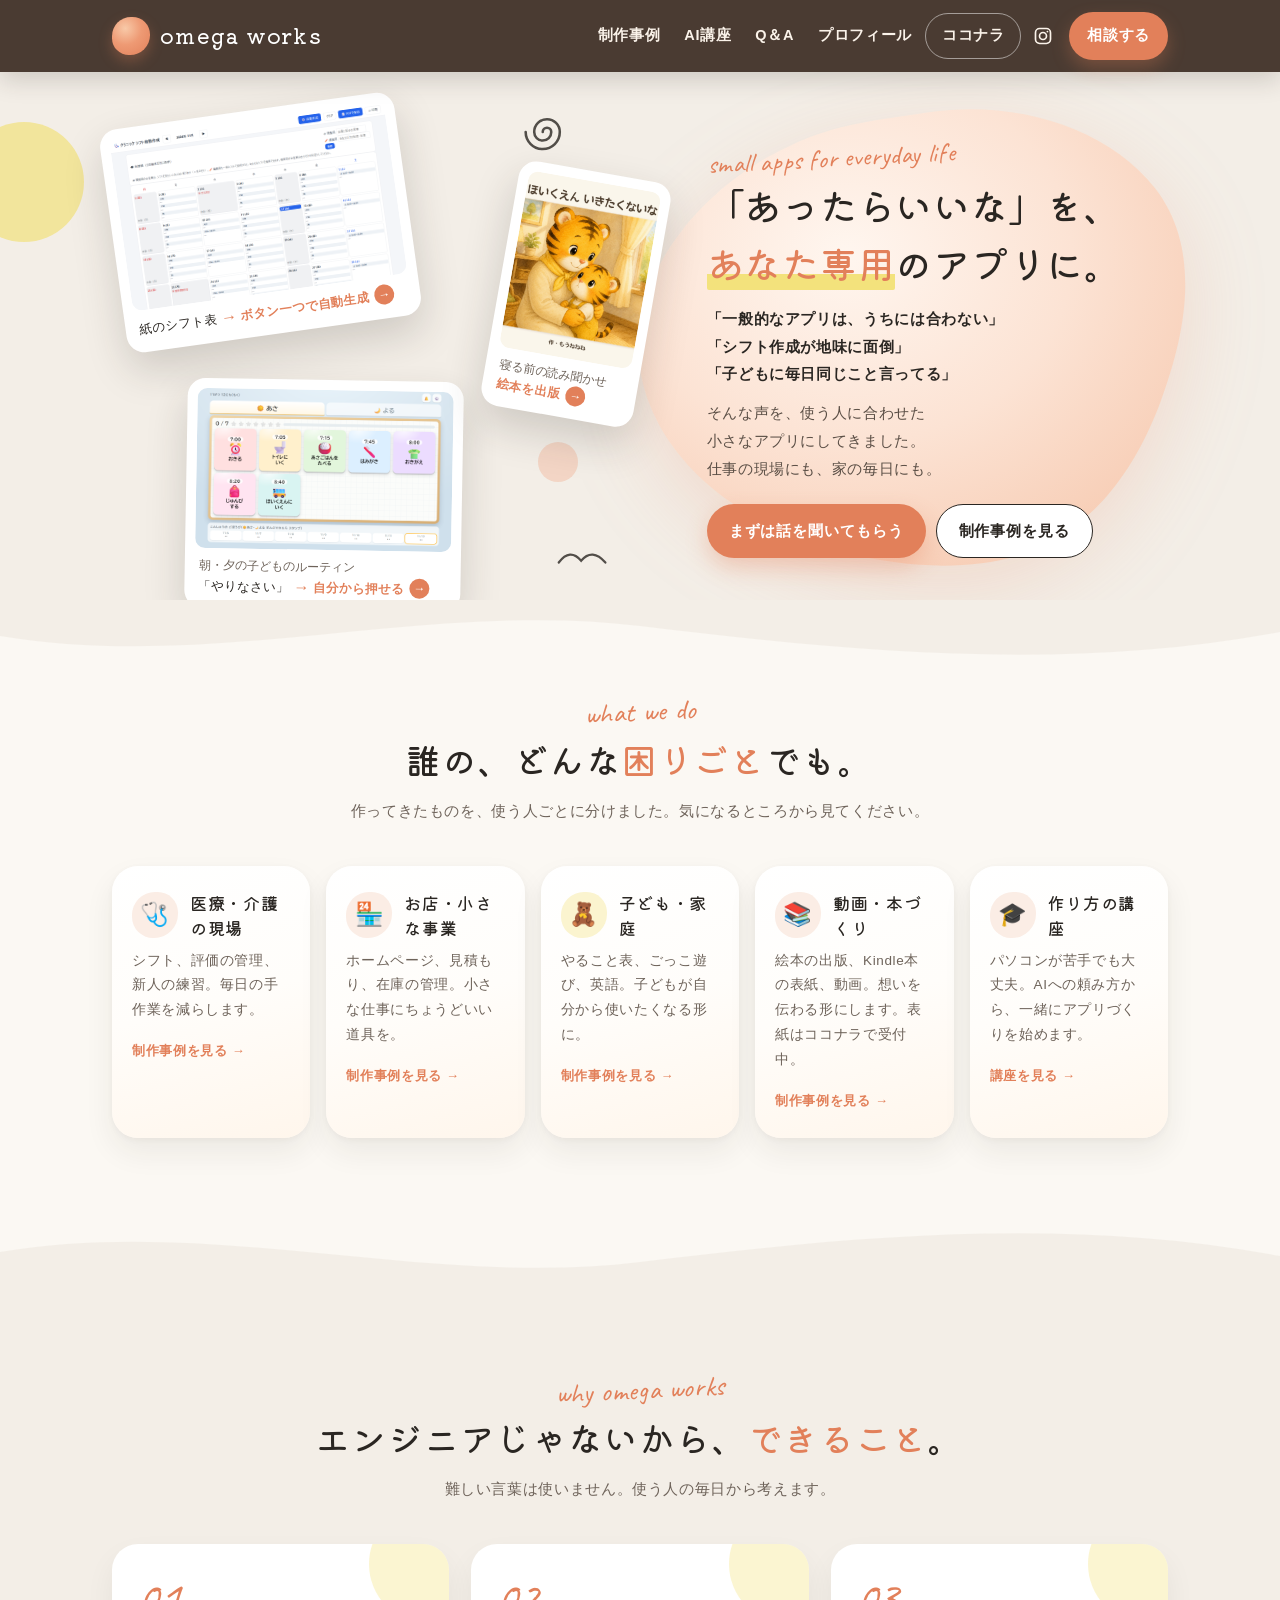
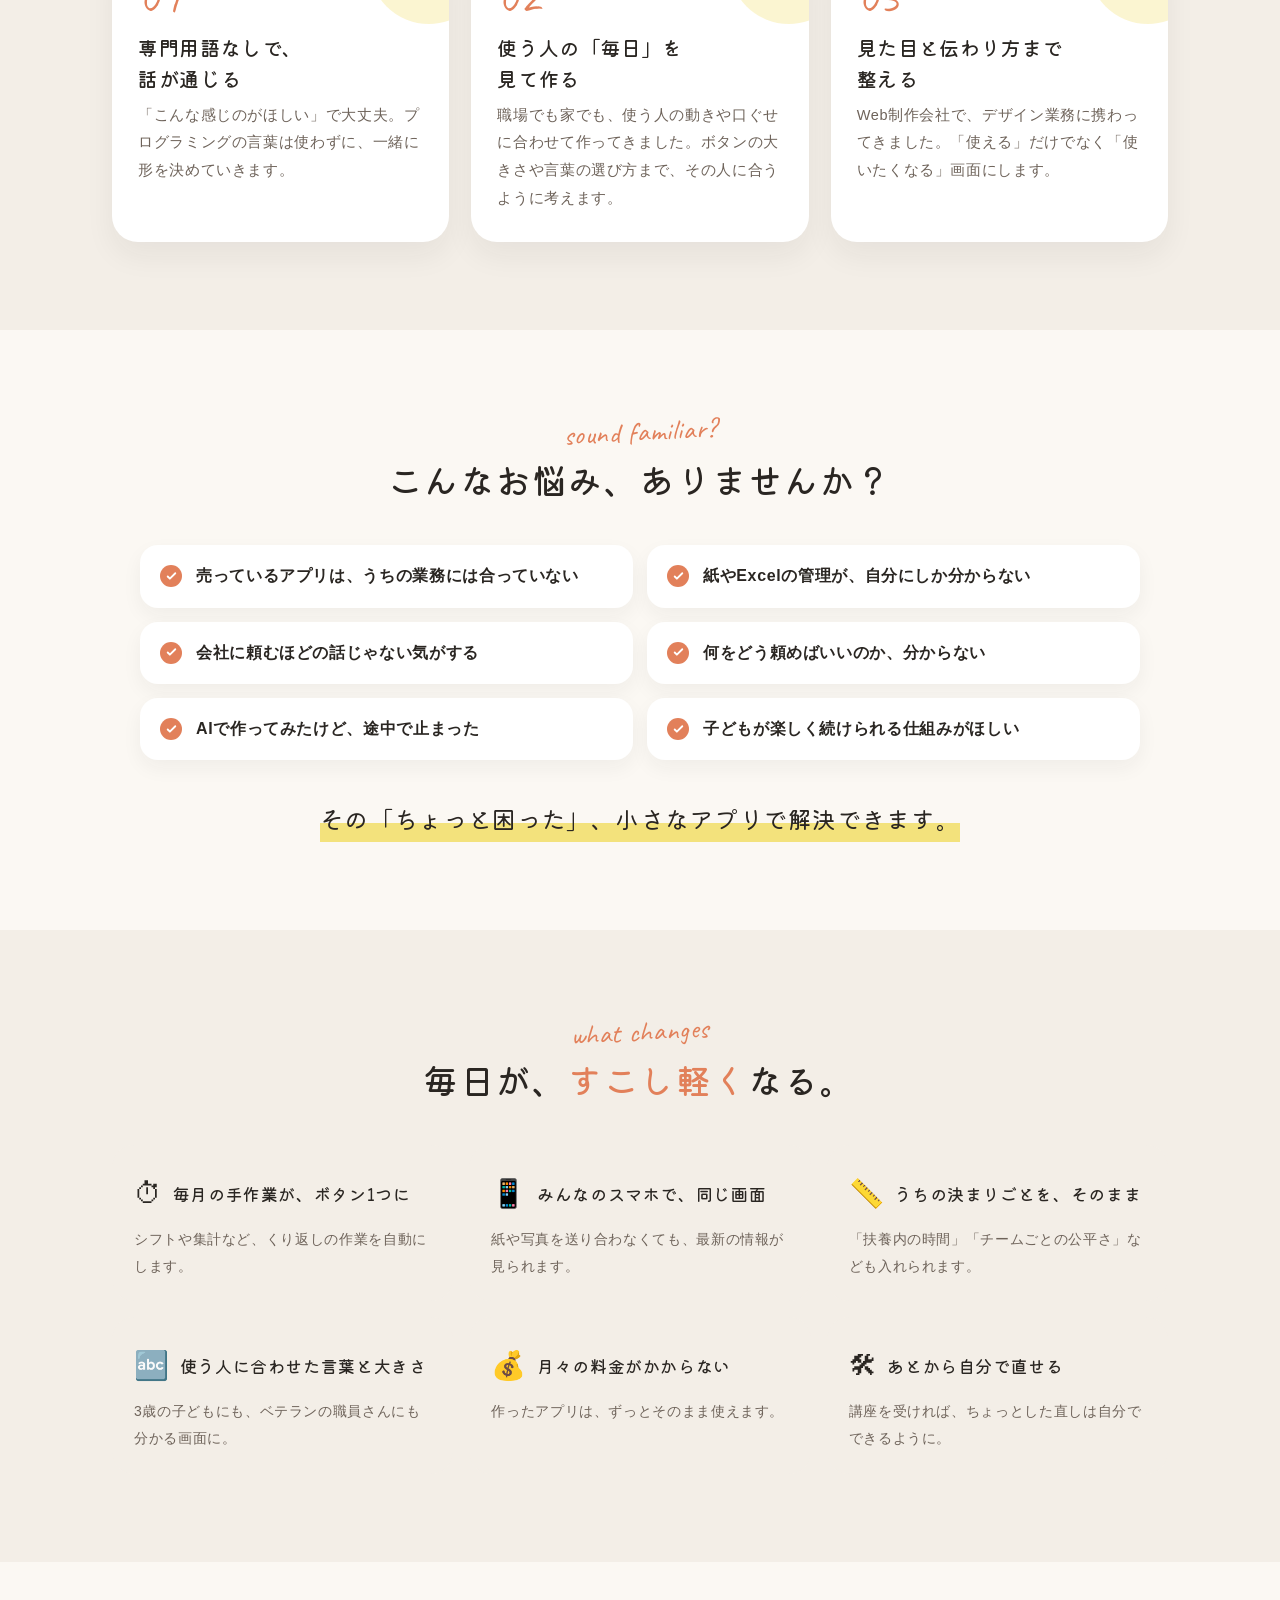
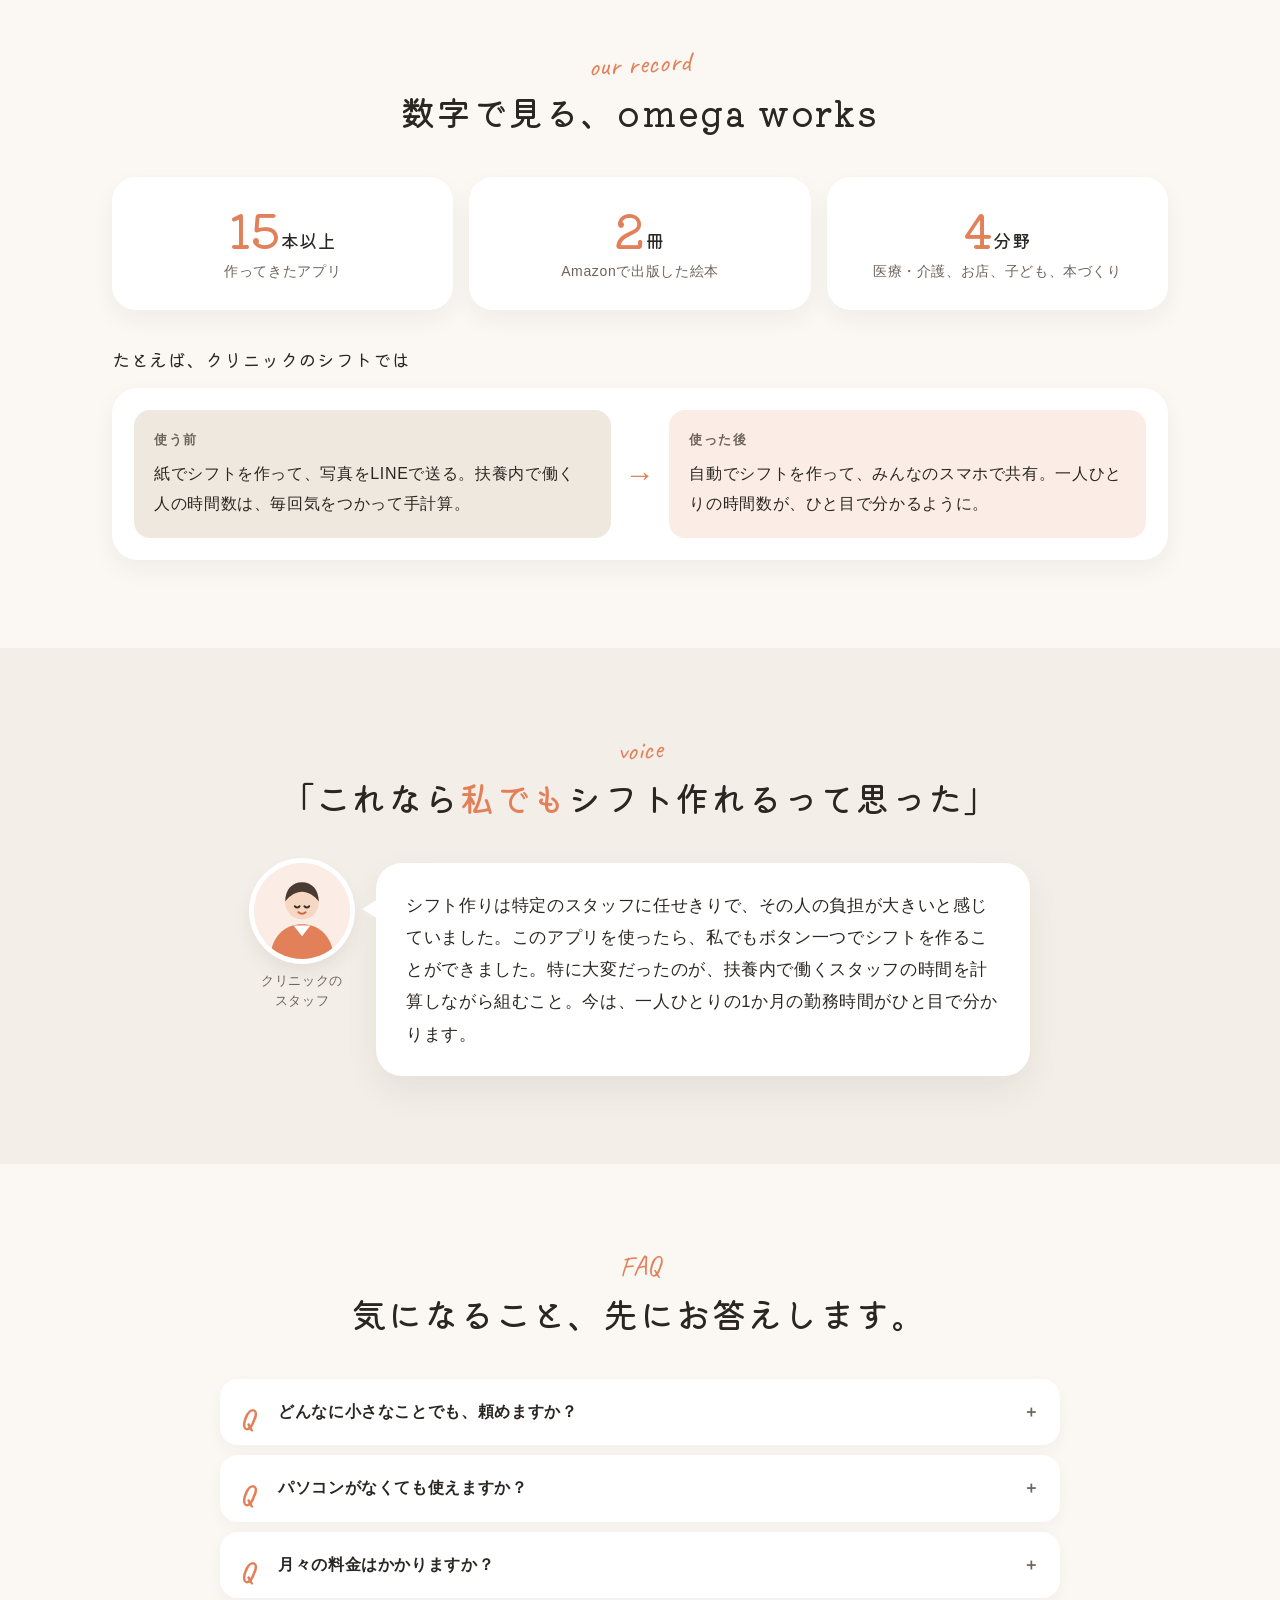
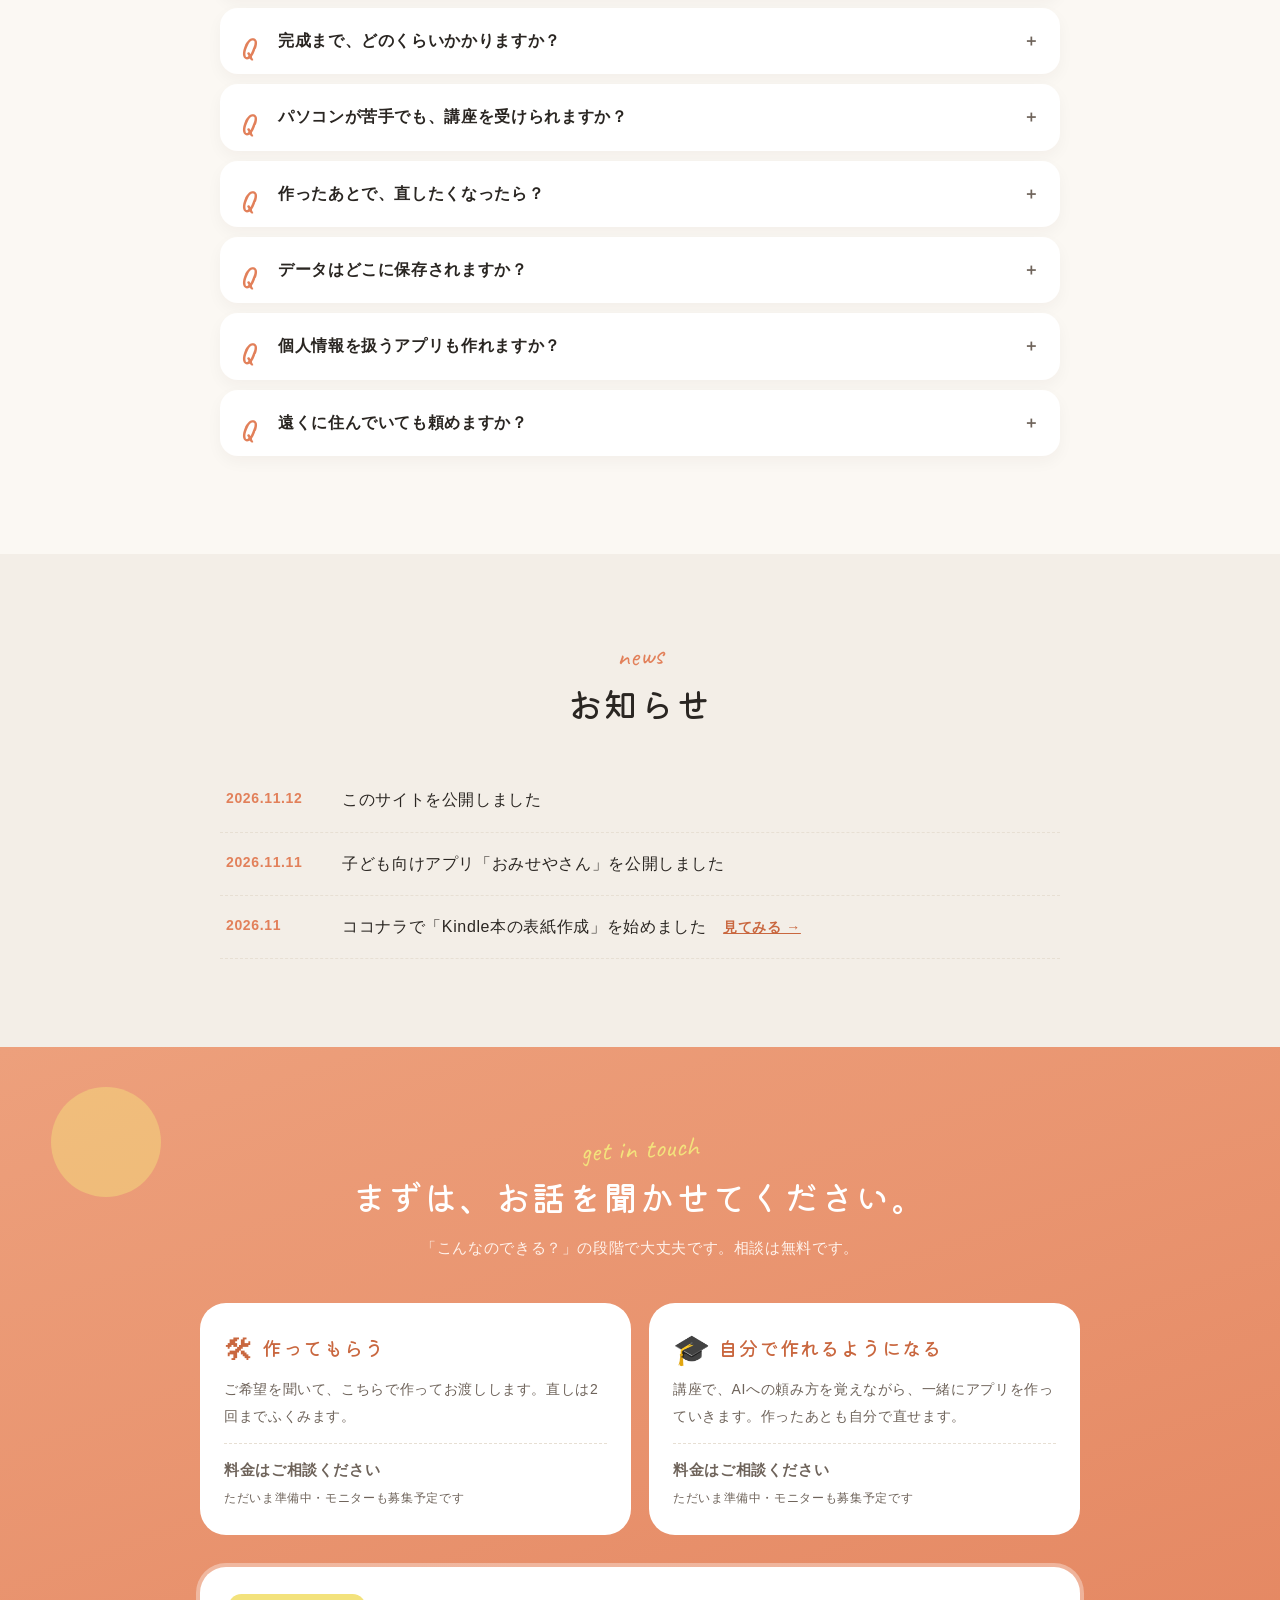
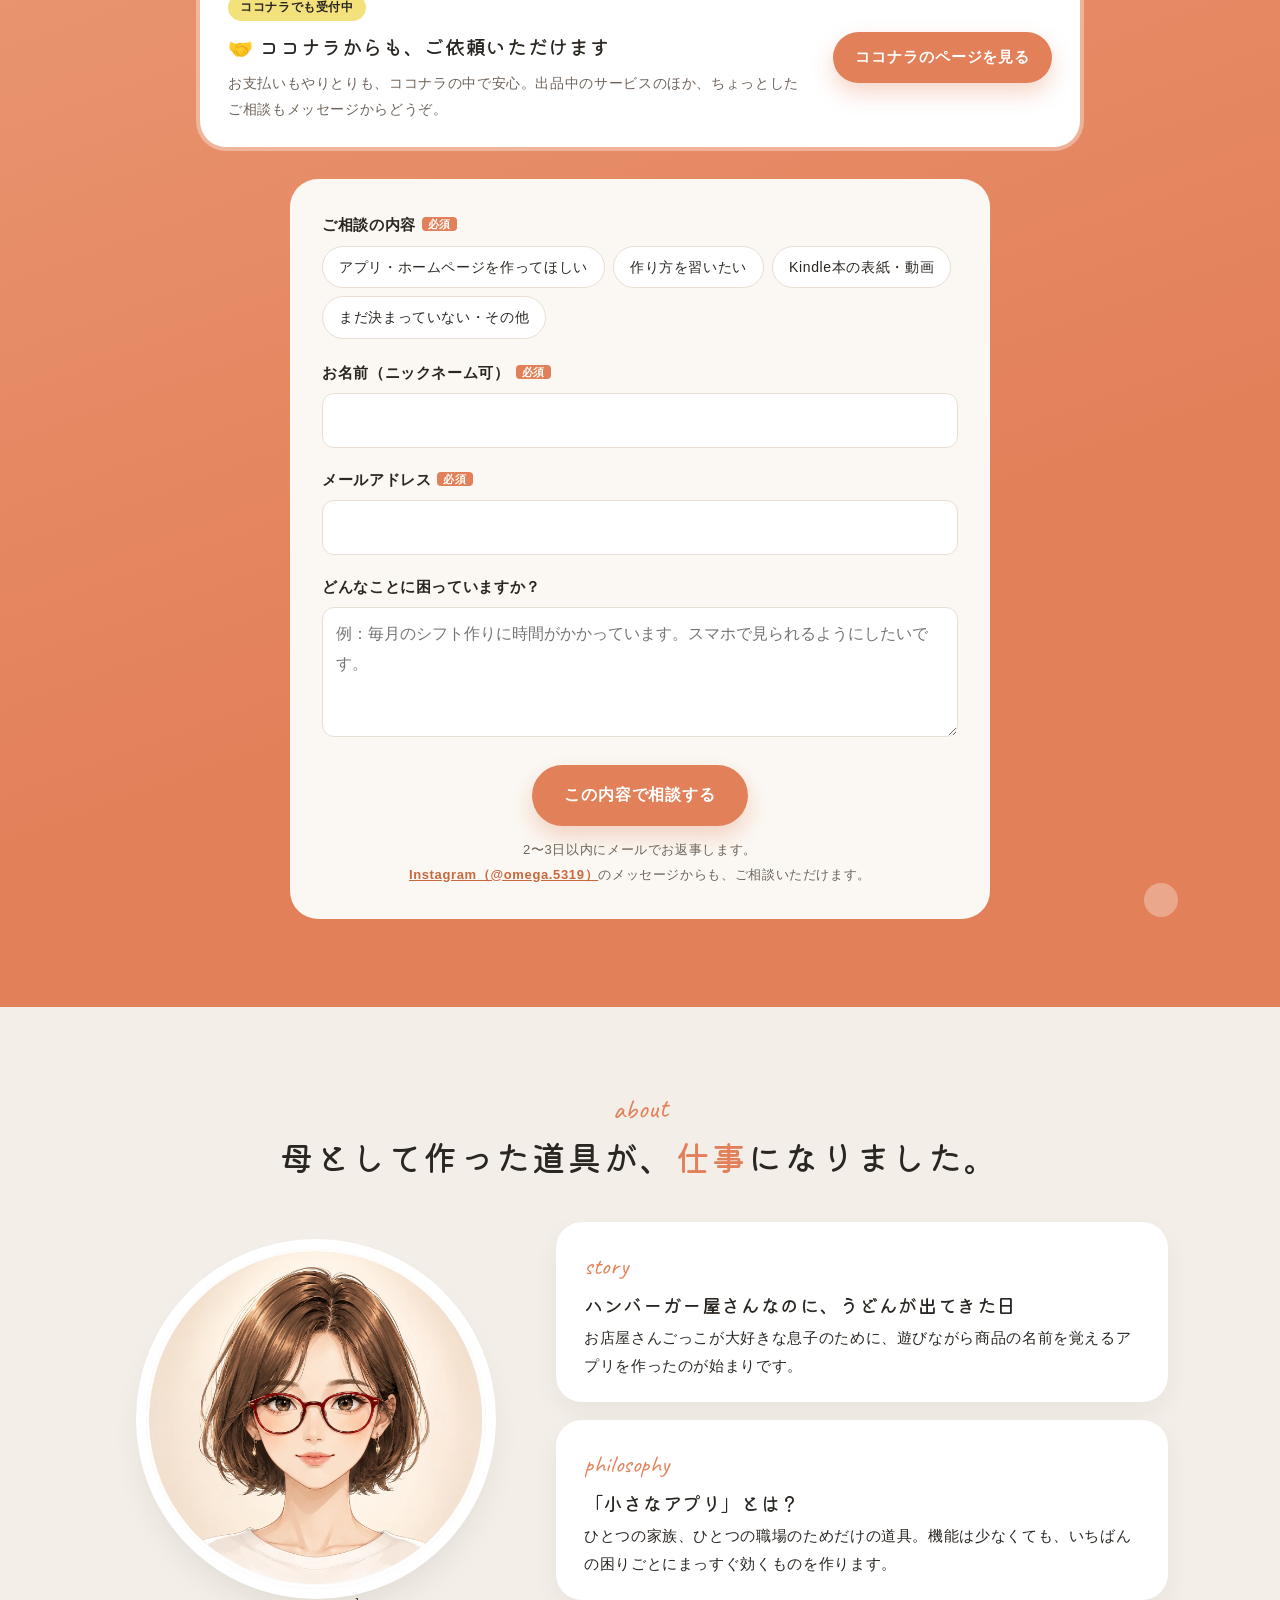
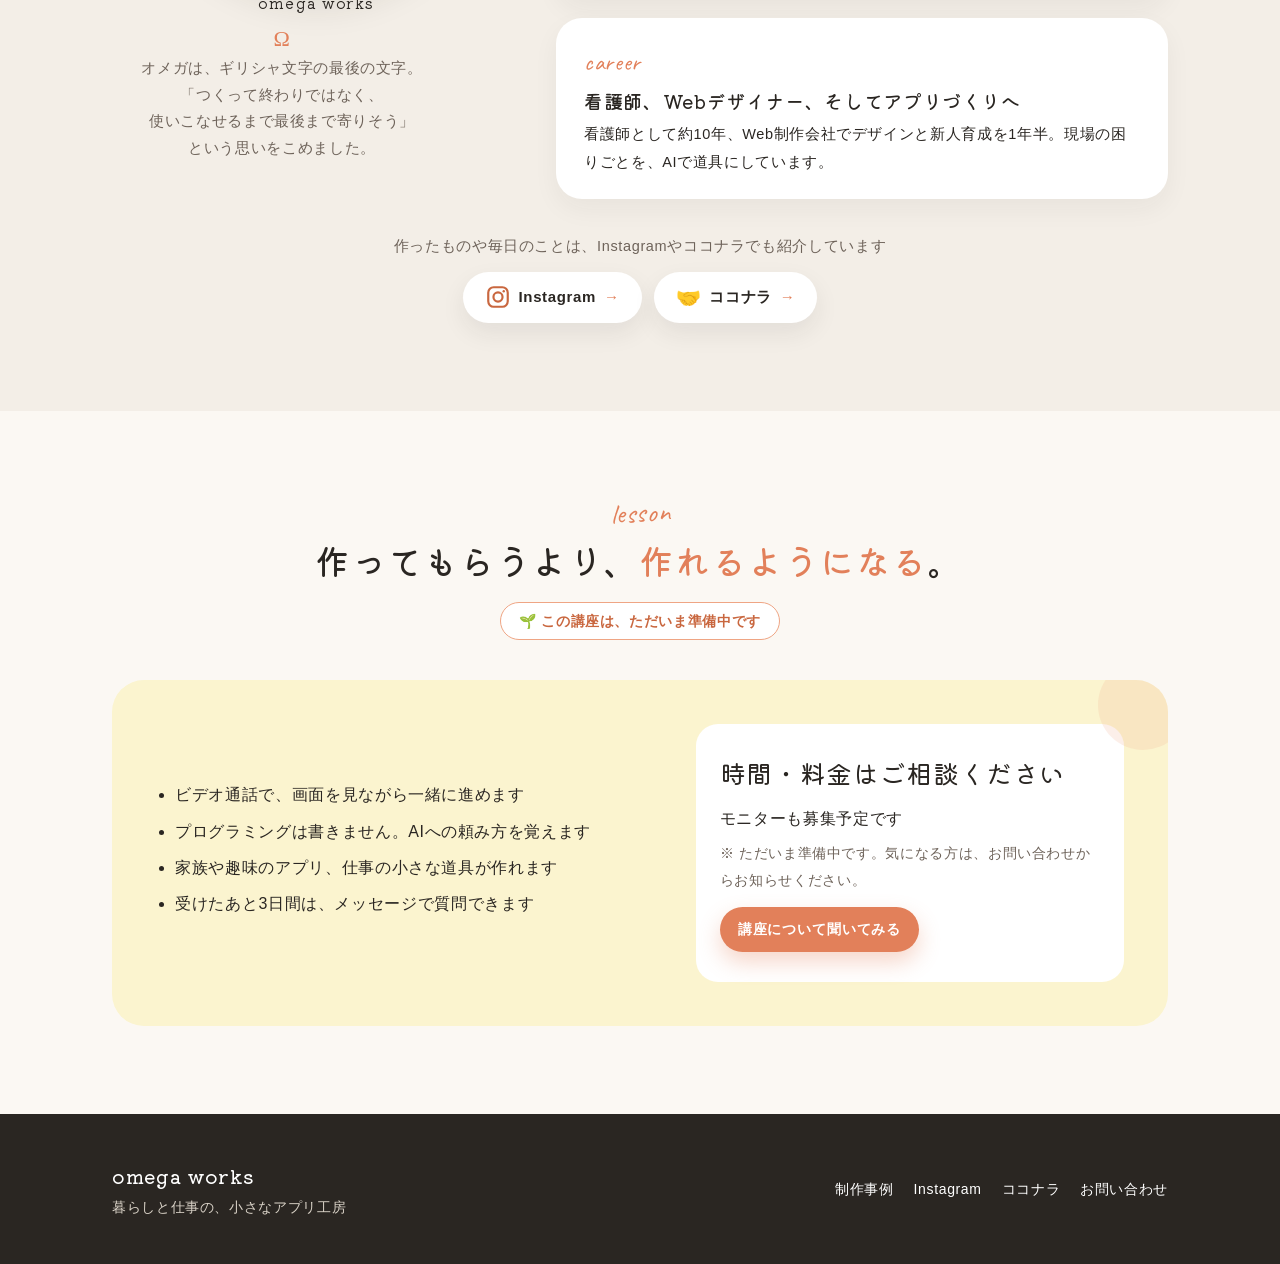
==== index.html @ 1fbf1dc5 "お問い合わせのカードの見出しを色で目立たせ、アイコンを大きく Co-Authored-By: Claude Opus 5.5 <noreply@anthropic.com>" ====
<!doctype html>
<html lang="ja">
<head>
<meta charset="utf-8">
<meta name="viewport" content="width=device-width, initial-scale=1">
<title>omega works</title>
<meta name="description" content="医療・介護の現場から子育てまで。「あったらいいな」を、AIで使う人に合わせた小さなアプリにします。作り方を教える講座もあります。">
<link rel="preconnect" href="https://fonts.googleapis.com">
<link rel="preconnect" href="https://fonts.gstatic.com" crossorigin>
<link href="https://fonts.googleapis.com/css2?family=Caveat:wght@500;600&family=Kiwi+Maru:wght@400;500&display=swap" rel="stylesheet">
<link rel="stylesheet" href="style.css?v=23">
</head>
<body>

<header class="head">
  <div class="inner">
    <a class="logo" href="index.html"><span class="mark"></span><span><b>omega works</b><small>暮らしと仕事の、小さなアプリ工房</small></span></a>
    <nav class="nav">
      <a href="works.html">制作事例</a>
      <a href="#course">AI講座</a>
      <a href="#faq">Q＆A</a>
      <a href="#about">プロフィール</a>
      <a class="coco" href="https://coconala.com/users/2991004" target="_blank" rel="noopener">ココナラ</a>
      <a class="insta" href="https://www.instagram.com/omega.5319/" target="_blank" rel="noopener" aria-label="Instagram"><svg class="ig-ic" viewBox="0 0 24 24" aria-hidden="true"><rect x="3" y="3" width="18" height="18" rx="5"/><circle cx="12" cy="12" r="4.2"/><circle cx="17.3" cy="6.7" r="1.1" class="dot"/></svg><span>Instagram</span></a>
      <a class="cta" href="#contact">相談する</a>
    </nav>
  </div>
</header>

<main>

<!-- ① MV -->
<section class="mv">
  <span class="float" aria-hidden="true" style="width:120px;height:120px;background:var(--yellow);top:50px;left:-36px"></span>
  <span class="float" aria-hidden="true" style="width:40px;height:40px;background:var(--orange-lite);opacity:.35;top:70%;left:42%;animation-delay:1.5s"></span>
  <span class="float" aria-hidden="true" style="width:22px;height:22px;background:var(--orange);opacity:.3;top:90px;right:30%;animation-delay:2.2s"></span>
  <div class="inner">
    <div class="mv-grid">
      <div class="mv-text">
        <svg class="blob" viewBox="0 0 400 400" xmlns="http://www.w3.org/2000/svg" preserveAspectRatio="none">
          <defs><radialGradient id="og" cx="38%" cy="32%" r="75%"><stop offset="0%" stop-color="#FFF6EF"/><stop offset="55%" stop-color="#FCE3D4"/><stop offset="100%" stop-color="#F7CDB5"/></radialGradient></defs>
          <path fill="url(#og)" d="M203,44c46,-8,97,10,123,50c26,40,17,95,3,140c-14,45,-38,86,-79,101c-41,15,-100,3,-142,-24c-42,-27,-67,-71,-66,-116c1,-45,28,-90,66,-118C142,54,157,52,203,44Z"/>
        </svg>
        <span class="script">small apps for everyday life</span>
        <h1><span class="ln">「あったらいいな」を、</span><br><span class="ln"><span class="pop">あなた専用</span>のアプリに。</span></h1>
        <p class="mv-voice"><span class="q">「一般的なアプリは、うちには合わない」</span><span class="q">「シフト作成が地味に面倒」</span><span class="q">「子どもに毎日同じこと言ってる」</span></p>
        <p><span class="ph">そんな声を、</span><span class="ph">使う人に合わせた</span><span class="ph">小さなアプリにしてきました。</span><br><span class="ph">仕事の現場にも、</span><span class="ph">家の毎日にも。</span></p>
        <div class="btns">
          <a class="btn btn-main" href="#contact">まずは話を聞いてもらう</a>
          <a class="btn btn-sub" href="works.html">制作事例を見る</a>
        </div>
      </div>
      <div class="mv-art">
        <a class="mv-card c1" href="works.html#care" aria-label="制作事例を見る：シフトを自動でつくるアプリ">
          <img src="img/harusora-shift.png" alt="">
          <div class="cap">紙のシフト表<span class="to">→</span><b>ボタン一つで自動生成</b></div>
        </a>
        <a class="mv-card c2" href="works.html#kids" aria-label="制作事例を見る：子どものやること表アプリ">
          <img src="img/dekitayo.png" alt="">
          <div class="cap"><em>朝・夕の子どものルーティン</em>「やりなさい」<span class="to">→</span><b>自分から押せる</b></div>
        </a>
        <a class="mv-card c3" href="works.html#book" aria-label="制作事例を見る：出版した絵本">
          <img src="img/book-hoikuen.jpg" alt="">
          <div class="cap"><em>寝る前の読み聞かせ</em><b>絵本を出版</b></div>
        </a>
        <svg aria-hidden="true" class="hand" style="width:64px;top:0;right:12%" viewBox="0 0 60 60"><path d="M30 30 m-4 0 a4 4 0 1 1 8 0 a8 8 0 1 1 -16 0 a12 12 0 1 1 24 0 a16 16 0 1 1 -32 0"/></svg>
        <svg aria-hidden="true" class="hand" style="width:56px;bottom:6%;right:6%" viewBox="0 0 60 30"><path d="M4 22 Q16 6 28 20 Q40 6 54 22"/></svg>
      </div>
    </div>
  </div>
</section>

<svg class="wave" aria-hidden="true" viewBox="0 0 1440 64" preserveAspectRatio="none"><path d="M0,36 C240,72 480,0 720,26 C960,52 1200,72 1440,32 L1440,64 L0,64 Z"/></svg>

<!-- ② できること -->
<section id="business" class="panel">
  <div class="inner">
    <div class="sec-head center">
      <span class="script">what we do</span>
      <h2>誰の、どんな<span class="pop">困りごと</span>でも。</h2>
      <p class="lead">作ってきたものを、使う人ごとに分けました。気になるところから見てください。</p>
    </div>
    <div class="biz">
      <a href="works.html#care"><span class="ic">🩺</span><h3>医療・介護の現場</h3><p>シフト、評価の管理、新人の練習。毎日の手作業を減らします。</p><span class="more">制作事例を見る →</span></a>
      <a href="works.html#shop"><span class="ic">🏪</span><h3>お店・小さな事業</h3><p>ホームページ、見積もり、在庫の管理。小さな仕事にちょうどいい道具を。</p><span class="more">制作事例を見る →</span></a>
      <a class="kids" href="works.html#kids"><span class="ic">🧸</span><h3>子ども・家庭</h3><p>やること表、ごっこ遊び、英語。子どもが自分から使いたくなる形に。</p><span class="more">制作事例を見る →</span></a>
      <a href="works.html#book"><span class="ic">📚</span><h3>動画・本づくり</h3><p>絵本の出版、Kindle本の表紙、動画。想いを伝わる形にします。表紙はココナラで受付中。</p><span class="more">制作事例を見る →</span></a>
      <a href="#course"><span class="ic">🎓</span><h3>作り方の講座</h3><p>パソコンが苦手でも大丈夫。AIへの頼み方から、一緒にアプリづくりを始めます。</p><span class="more">講座を見る →</span></a>
    </div>
  </div>
</section>

<svg class="wave down" aria-hidden="true" viewBox="0 0 1440 64" preserveAspectRatio="none"><path d="M0,36 C240,72 480,0 720,26 C960,52 1200,72 1440,32 L1440,64 L0,64 Z"/></svg>

<!-- ③ 選ばれる理由 -->
<section id="strength">
  <div class="inner">
    <div class="sec-head center">
      <span class="script">why omega works</span>
      <h2>エンジニアじゃないから、<span class="pop">できること</span>。</h2>
      <p class="lead">難しい言葉は使いません。使う人の毎日から考えます。</p>
    </div>
    <div class="usp">
      <div><span class="n">01</span><h3>専門用語なしで、<br>話が通じる</h3><p>「こんな感じのがほしい」で大丈夫。プログラミングの言葉は使わずに、一緒に形を決めていきます。</p></div>
      <div><span class="n">02</span><h3>使う人の「毎日」を<br>見て作る</h3><p>職場でも家でも、使う人の動きや口ぐせに合わせて作ってきました。ボタンの大きさや言葉の選び方まで、その人に合うように考えます。</p></div>
      <div><span class="n">03</span><h3>見た目と伝わり方まで<br>整える</h3><p>Web制作会社で、デザイン業務に携わってきました。「使える」だけでなく「使いたくなる」画面にします。</p></div>
    </div>
  </div>
</section>

<!-- ④ お悩み -->
<section class="panel">
  <div class="inner">
    <div class="sec-head center">
      <span class="script">sound familiar?</span>
      <h2>こんなお悩み、ありませんか？</h2>
    </div>
    <ul class="worry">
      <li><span class="ph">売っているアプリは、</span><span class="ph">うちの業務には合っていない</span></li>
      <li><span class="ph">紙やExcelの管理が、</span><span class="ph">自分にしか分からない</span></li>
      <li><span class="ph">会社に頼むほどの話じゃない気がする</span></li>
      <li><span class="ph">何をどう頼めばいいのか、</span><span class="ph">分からない</span></li>
      <li><span class="ph">AIで作ってみたけど、</span><span class="ph">途中で止まった</span></li>
      <li><span class="ph">子どもが楽しく続けられる仕組みがほしい</span></li>
    </ul>
    <p class="worry-end"><span><span class="ph">その「ちょっと困った」、</span><span class="ph">小さなアプリで解決できます。</span></span></p>
  </div>
</section>

<!-- ⑤ 頼むと良くなること -->
<section>
  <div class="inner">
    <div class="sec-head center">
      <span class="script">what changes</span>
      <h2>毎日が、<span class="pop">すこし軽く</span>なる。</h2>
    </div>
    <div class="bene">
      <div><span class="ic">⏱</span><h3>毎月の手作業が、ボタン1つに</h3><p>シフトや集計など、くり返しの作業を自動にします。</p></div>
      <div><span class="ic">📱</span><h3>みんなのスマホで、同じ画面</h3><p>紙や写真を送り合わなくても、最新の情報が見られます。</p></div>
      <div><span class="ic">📏</span><h3>うちの決まりごとを、そのまま</h3><p>「扶養内の時間」「チームごとの公平さ」なども入れられます。</p></div>
      <div><span class="ic">🔤</span><h3>使う人に合わせた言葉と大きさ</h3><p>3歳の子どもにも、ベテランの職員さんにも分かる画面に。</p></div>
      <div><span class="ic">💰</span><h3>月々の料金がかからない</h3><p>作ったアプリは、ずっとそのまま使えます。</p></div>
      <div><span class="ic">🛠</span><h3>あとから自分で直せる</h3><p>講座を受ければ、ちょっとした直しは自分でできるように。</p></div>
    </div>
  </div>
</section>

<!-- ⑥ 実績 -->
<section class="panel">
  <div class="inner">
    <div class="sec-head center">
      <span class="script">our record</span>
      <h2>数字で見る、omega works</h2>
    </div>
    <div class="nums">
      <div><b>15<small>本以上</small></b><span>作ってきたアプリ</span></div>
      <div><b>2<small>冊</small></b><span>Amazonで出版した絵本</span></div>
      <div><b>4<small>分野</small></b><span>医療・介護、お店、子ども、本づくり</span></div>
    </div>
    <p class="ba-title">たとえば、クリニックのシフトでは</p>
    <div class="ba">
      <div class="before"><h4>使う前</h4><p>紙でシフトを作って、写真をLINEで送る。扶養内で働く人の時間数は、毎回気をつかって手計算。</p></div>
      <div class="to">→</div>
      <div class="after"><h4>使った後</h4><p>自動でシフトを作って、みんなのスマホで共有。一人ひとりの時間数が、ひと目で分かるように。</p></div>
    </div>
  </div>
</section>

<!-- ⑦ 使った人の声 -->
<section>
  <div class="inner">
    <div class="sec-head center">
      <span class="script">voice</span>
      <h2>「これなら<span class="pop">私でも</span>シフト作れるって思った」</h2>
    </div>
    <div class="voice talk">
      <div class="speaker"><span class="face"><svg viewBox="0 0 80 80" aria-hidden="true"><circle cx="40" cy="40" r="40" fill="#FBEDE5"/><path d="M14 74c3-15 13-23 26-23s23 8 26 23a40 40 0 0 1-52 0Z" fill="#E2805A"/><path d="M33 52l7 9 7-9" fill="#fff"/><circle cx="40" cy="33" r="14" fill="#F6D7C3"/><path d="M26 32c0-10 6-16 14-16s14 6 14 16c-4-5-9-8-14-8s-10 3-14 8Z" fill="#4A3B32"/><path d="M34 36q2 2 4 0M42 36q2 2 4 0" stroke="#3A2F28" stroke-width="1.6" fill="none" stroke-linecap="round"/><path d="M37 41q3 2.5 6 0" stroke="#C9673F" stroke-width="1.6" fill="none" stroke-linecap="round"/></svg></span><p class="who">クリニックの<br>スタッフ</p></div>
      <div class="bubble"><p>シフト作りは特定のスタッフに任せきりで、その人の負担が大きいと感じていました。このアプリを使ったら、私でもボタン一つでシフトを作ることができました。特に大変だったのが、扶養内で働くスタッフの時間を計算しながら組むこと。今は、一人ひとりの1か月の勤務時間がひと目で分かります。</p></div>
    </div>
  </div>
</section>

<!-- ⑧ よくある質問 -->
<section id="faq" class="panel">
  <div class="inner">
    <div class="sec-head center">
      <span class="script">FAQ</span>
      <h2>気になること、先にお答えします。</h2>
    </div>
    <div class="faq">
      <details><summary>どんなに小さなことでも、頼めますか？</summary><p>はい。「チェック表をスマホにしたい」くらいの小さなものが得意です。</p></details>
      <details><summary>パソコンがなくても使えますか？</summary><p>スマホだけで使えるように作れます。ホーム画面に置いて、アプリのように開けます。</p></details>
      <details><summary>月々の料金はかかりますか？</summary><p>基本はかかりません。みんなで同じデータを見る仕組みが必要なときだけ、先にご相談します。</p></details>
      <details><summary>完成まで、どのくらいかかりますか？</summary><p>最初の試作は2〜3日、直しを2回ふくめて7日ほどが目安です。</p></details>
      <details><summary>パソコンが苦手でも、講座を受けられますか？</summary><p>大丈夫です。画面を見せながら、つまずきやすい所から一緒に進めます。</p></details>
      <details><summary>作ったあとで、直したくなったら？</summary><p>ご相談ください。講座を受けると、ちょっとした直しはご自分でもできます。</p></details>
      <details><summary>データはどこに保存されますか？</summary><p>基本は、お使いのスマホやパソコンの中です。外に送らない作りにもできます。</p></details>
      <details><summary>個人情報を扱うアプリも作れますか？</summary><p>患者さんやお客さまの個人情報を扱うものは、今はお受けしていません。</p></details>
      <details><summary>遠くに住んでいても頼めますか？</summary><p>はい。やりとりはすべてオンラインです。</p></details>
    </div>
  </div>
</section>

<!-- ⑨ 新着情報 -->
<section>
  <div class="inner">
    <div class="sec-head center">
      <span class="script">news</span>
      <h2>お知らせ</h2>
    </div>
    <ul class="news">
      <li><time>2026.11.12</time><span>このサイトを公開しました</span></li>
      <li><time>2026.11.11</time><span>子ども向けアプリ「おみせやさん」を公開しました</span></li>
      <li><time>2026.11</time><span>ココナラで「Kindle本の表紙作成」を始めました　<a href="https://coconala.com/services/4231525" target="_blank" rel="noopener">見てみる →</a></span></li>
    </ul>
  </div>
</section>

<!-- ⑩ お問い合わせ -->
<section id="contact" class="contact">
  <span class="float" aria-hidden="true" style="width:110px;height:110px;background:var(--yellow);opacity:.45;top:40px;left:4%"></span>
  <span class="float" aria-hidden="true" style="width:34px;height:34px;background:#fff;opacity:.3;bottom:90px;right:8%;animation-delay:1.9s"></span>
  <div class="inner">
    <div class="sec-head center">
      <span class="script">get in touch</span>
      <h2>まずは、お話を聞かせてください。</h2>
      <p class="lead">「こんなのできる？」の段階で大丈夫です。相談は無料です。</p>
    </div>
    <div class="paths">
      <div class="path"><h3><span class="pi">🛠</span>作ってもらう</h3><p>ご希望を聞いて、こちらで作ってお渡しします。直しは2回までふくみます。</p><p class="price"><b>料金はご相談ください</b><small>ただいま準備中・モニターも募集予定です</small></p></div>
      <div class="path"><h3><span class="pi">🎓</span>自分で作れるようになる</h3><p>講座で、AIへの頼み方を覚えながら、一緒にアプリを作っていきます。作ったあとも自分で直せます。</p><p class="price"><b>料金はご相談ください</b><small>ただいま準備中・モニターも募集予定です</small></p></div>
    </div>
    <div class="coco-box">
      <div><span class="coco-tag">ココナラでも受付中</span><h3>🤝 ココナラからも、ご依頼いただけます</h3><p>お支払いもやりとりも、ココナラの中で安心。出品中のサービスのほか、ちょっとしたご相談もメッセージからどうぞ。</p></div>
      <div class="coco-btns"><a class="btn btn-main" href="https://coconala.com/users/2991004" target="_blank" rel="noopener">ココナラのページを見る</a></div>
    </div>
    <form class="form" id="form">
      <label>ご相談の内容<span class="req">必須</span></label>
      <div class="kinds">
        <label><input type="radio" name="kind" value="作ってほしい" required><span>アプリ・ホームページを作ってほしい</span></label>
        <label><input type="radio" name="kind" value="講座"><span>作り方を習いたい</span></label>
        <label><input type="radio" name="kind" value="表紙・動画"><span>Kindle本の表紙・動画</span></label>
        <label><input type="radio" name="kind" value="その他"><span>まだ決まっていない・その他</span></label>
      </div>
      <label for="f-name">お名前（ニックネーム可）<span class="req">必須</span></label>
      <input type="text" id="f-name" name="name" required>
      <label for="f-mail">メールアドレス<span class="req">必須</span></label>
      <input type="email" id="f-mail" name="email" required>
      <label for="f-body">どんなことに困っていますか？</label>
      <textarea id="f-body" name="body" placeholder="例：毎月のシフト作りに時間がかかっています。スマホで見られるようにしたいです。"></textarea>
      <div class="send"><button class="btn btn-main" type="submit">この内容で相談する</button></div>
      <p id="formMsg"></p>
      <p class="note">2〜3日以内にメールでお返事します。<br><a href="https://www.instagram.com/omega.5319/" target="_blank" rel="noopener">Instagram（@omega.5319）</a>のメッセージからも、ご相談いただけます。</p>
    </form>
  </div>
</section>

<!-- ⑪ プロフィール -->
<section id="about">
  <div class="inner">
    <div class="sec-head center">
      <span class="script">about</span>
      <h2>母として作った道具が、<span class="pop">仕事</span>になりました。</h2>
    </div>
    <div class="about">
      <div class="about-me"><img src="img/me-insta.webp" alt="omega works のつくり手のイラスト" width="600" height="600"><p class="me-name">omega works</p><p class="me-origin"><span class="omega">Ω</span><span class="ph">オメガは、ギリシャ文字の最後の文字。</span><span class="ph">「つくって終わりではなく、</span><span class="ph">使いこなせるまで最後まで寄りそう」</span><span class="ph">という思いをこめました。</span></p></div>
      <div class="about-list">
      <article>
        <span class="kind">story</span>
        <h3>ハンバーガー屋さんなのに、うどんが出てきた日</h3>
        <p>お店屋さんごっこが大好きな息子のために、遊びながら商品の名前を覚えるアプリを作ったのが始まりです。</p>
      </article>
      <article>
        <span class="kind">philosophy</span>
        <h3>「小さなアプリ」とは？</h3>
        <p>ひとつの家族、ひとつの職場のためだけの道具。機能は少なくても、いちばんの困りごとにまっすぐ効くものを作ります。</p>
      </article>
      <article>
        <span class="kind">career</span>
        <h3>看護師、Webデザイナー、そしてアプリづくりへ</h3>
        <p>看護師として約10年、Web制作会社でデザインと新人育成を1年半。現場の困りごとを、AIで道具にしています。</p>
      </article>
      </div>
    </div>
    <div class="ig-link"><p class="ig-lead"><span class="ph">作ったものや毎日のことは、</span><span class="ph">Instagramやココナラでも紹介しています</span></p><div class="ig-btns"><a href="https://www.instagram.com/omega.5319/" target="_blank" rel="noopener"><svg class="ig-ic" viewBox="0 0 24 24" aria-hidden="true"><rect x="3" y="3" width="18" height="18" rx="5"/><circle cx="12" cy="12" r="4.2"/><circle cx="17.3" cy="6.7" r="1.1" class="dot"/></svg><span>Instagram</span><span class="arrow">→</span></a><a href="https://coconala.com/users/2991004" target="_blank" rel="noopener"><span class="cc">🤝</span><span>ココナラ</span><span class="arrow">→</span></a></div></div>
  </div>
</section>

<!-- ⑫ 講座の案内 -->
<section id="course" class="panel">
  <div class="inner">
    <div class="sec-head center">
      <span class="script">lesson</span>
      <h2>作ってもらうより、<span class="pop">作れるようになる</span>。</h2>
      <p class="course-prep">🌱 この講座は、ただいま準備中です</p>
    </div>
    <div class="course">
      <span class="float" aria-hidden="true" style="width:90px;height:90px;background:var(--orange-lite);opacity:.18;top:-20px;right:-20px"></span>
      <div>
        <ul>
          <li>ビデオ通話で、画面を見ながら一緒に進めます</li>
          <li>プログラミングは書きません。AIへの頼み方を覚えます</li>
          <li>家族や趣味のアプリ、仕事の小さな道具が作れます</li>
          <li>受けたあと3日間は、メッセージで質問できます</li>
        </ul>
      </div>
      <div class="box">
        <p class="big">時間・料金はご相談ください</p>
        <p>モニターも募集予定です</p>
        <p style="font-size:14px;color:var(--sub)">※ ただいま準備中です。気になる方は、お問い合わせからお知らせください。</p>
        <p style="margin-top:14px"><a class="btn btn-main btn-small" href="#contact">講座について聞いてみる</a></p>
      </div>
    </div>
  </div>
</section>

</main>

<!-- ⑬ フッター -->
<footer class="foot">
  <div class="inner">
    <div><b>omega works</b><br>暮らしと仕事の、小さなアプリ工房</div>
    <div class="links">
      <a href="works.html">制作事例</a>
      <a href="https://www.instagram.com/omega.5319/" target="_blank" rel="noopener">Instagram</a>
      <a href="https://coconala.com/users/2991004" target="_blank" rel="noopener">ココナラ</a>
      <a href="#contact">お問い合わせ</a>
    </div>
  </div>
</footer>

<script>
// お問い合わせ（送信先はまだ準備中）
document.getElementById('form').addEventListener('submit',function(e){
  e.preventDefault();
  document.getElementById('formMsg').textContent='ただいま送信の準備中です。お急ぎの方は、ココナラかInstagramのメッセージからご連絡ください。';
});
</script>
<nav class="sp-bar" aria-label="ご相談の入り口">
  <a class="b-main" href="#contact"><span class="ic">💬</span>相談する</a>
  <a href="https://coconala.com/users/2991004" target="_blank" rel="noopener"><span class="ic">🤝</span>ココナラ</a>
  <a href="https://www.instagram.com/omega.5319/" target="_blank" rel="noopener"><svg class="ig-ic" viewBox="0 0 24 24" aria-hidden="true"><rect x="3" y="3" width="18" height="18" rx="5"/><circle cx="12" cy="12" r="4.2"/><circle cx="17.3" cy="6.7" r="1.1" class="dot"/></svg>Instagram</a>
</nav>
<script src="common.js?v=6"></script>
</body>
</html>
---- style.css ----
/* omega works — ユニコのポートフォリオ（warm-organic-playful）を土台にしたデザイン */
:root{
  --bg:#F3EEE7; --bg-deep:#EFE8DE; --card:#FBF8F3; --white:#FFFFFF;
  --ink:#2A2622; --sub:#6E635A; --line:#E7DFD3;
  --orange:#E2805A; --orange-lite:#EFA584; --orange-soft:#FBEDE5; --orange-deep:#C9673F;
  --yellow:#F3E27C; --yellow-soft:#FBF4CF;
  --sans:"Hiragino Kaku Gothic ProN","Yu Gothic",YuGothic,Meiryo,sans-serif;
  --round:"Kiwi Maru","Hiragino Maru Gothic ProN",serif;
  --script:"Caveat",cursive;
  --wide:1120px;
}
*{box-sizing:border-box}
html{scroll-behavior:smooth;scroll-padding-top:84px}
body{margin:0;background:var(--bg);color:var(--ink);font-family:var(--sans);font-size:16px;line-height:1.9;letter-spacing:.04em;overflow-x:hidden;-webkit-font-smoothing:antialiased}
img{max-width:100%;display:block}
a{color:var(--orange)}
.inner{max-width:var(--wide);margin:0 auto;padding:0 32px}
@media (max-width:560px){.inner{padding:0 16px}}

/* 浮かぶ丸 */
.float{position:absolute;border-radius:50%;pointer-events:none;opacity:.7;animation:bob 7s ease-in-out infinite}
@keyframes bob{0%,100%{transform:translateY(0)}50%{transform:translateY(-20px)}}
@media (prefers-reduced-motion:reduce){.float,.mv-card{animation:none!important}}

/* ===== グローバルナビ ===== */
.head{position:sticky;top:0;z-index:50;background:#4A3B32;box-shadow:0 8px 24px rgba(42,38,34,.18)}
.head .logo{color:#fff}
.head .logo small{color:#E6D9CC}
.head .inner{display:flex;align-items:center;justify-content:space-between;height:72px;gap:16px}
.logo{display:flex;align-items:center;gap:10px;text-decoration:none;color:var(--ink)}
.logo .mark{width:38px;height:38px;border-radius:50% 46% 52% 44%;background:radial-gradient(circle at 35% 30%,#F8C9A8,#EE9A74 45%,#E2805A);box-shadow:0 6px 14px rgba(226,128,90,.3)}
.logo b{font-family:var(--round);font-weight:500;font-size:21px;letter-spacing:.06em;line-height:1.1;display:block}
.logo small{display:block;font-size:11px;color:var(--sub);letter-spacing:.08em;line-height:1.3}
.nav{display:flex;align-items:center;gap:4px}
.nav a{color:#FBF3EA;text-decoration:none;font-weight:700;font-size:15px;padding:10px 14px;border-radius:999px;transition:.2s;white-space:nowrap}
.nav a:hover,.nav a.now{background:rgba(255,255,255,.14);color:#fff}
.nav a.cta{background:var(--orange);color:#fff;margin-left:8px;padding:11px 22px;box-shadow:0 8px 18px rgba(226,128,90,.3)}
.nav a.cta:hover{background:var(--orange-deep)}
/* スマホ：ナビを2段目に横並び */
@media (max-width:900px){
  .head .inner{flex-wrap:wrap;height:auto;padding-top:10px;padding-bottom:0;gap:6px}
  .nav{order:3;width:100%;overflow-x:auto;padding:4px 0 10px;gap:6px;scrollbar-width:none}
  .nav::-webkit-scrollbar{display:none}
  .nav a{background:rgba(255,255,255,.08);border:1.5px solid rgba(255,255,255,.28);font-size:14px;padding:6px 14px}
  .nav a.cta{position:absolute;top:12px;right:16px;margin:0;padding:8px 16px;border:0}
  .head{position:sticky}
}

/* ===== 見出し ===== */
section{position:relative;padding:88px 0}
.sec-head{margin:0 0 40px}
.sec-head.center{text-align:center}
.script{font-family:var(--script);color:var(--orange);font-size:28px;line-height:1;display:inline-block;transform:rotate(-3deg);margin-bottom:8px}
h2{font-family:var(--round);font-weight:500;font-size:clamp(24px,3.4vw,34px);line-height:1.5;letter-spacing:.06em;margin:0}
h2 .pop{color:var(--orange)}
.lead{color:var(--sub);margin:12px 0 0;font-size:15px}
.sec-head.center .lead{margin-left:auto;margin-right:auto;max-width:640px}
.panel{background:var(--card)}
.wave{display:block;width:100%;height:64px;margin:0 0 -2px}
.wave path{fill:var(--card)}
.wave.down{transform:scaleY(-1);margin:-2px 0 0}

/* ===== ボタン ===== */
.btn{display:inline-flex;align-items:center;justify-content:center;gap:8px;font:inherit;font-weight:700;letter-spacing:.06em;text-decoration:none;border:0;border-radius:999px;padding:15px 32px;cursor:pointer;transition:transform .2s,box-shadow .2s,background .2s}
.btn:hover{transform:translateY(-3px)}
.btn-main{background:var(--orange);color:#fff;box-shadow:0 10px 22px rgba(226,128,90,.32)}
.btn-main:hover{background:var(--orange-deep)}
.btn-sub{background:var(--white);color:var(--ink);border:1.5px solid var(--ink)}
.btn-small{padding:9px 18px;font-size:14px}

/* ===== ① MV ===== */
.mv{padding:64px 0 24px;overflow:hidden}
.mv-grid{display:grid;grid-template-columns:minmax(0,1.05fr) minmax(0,1fr);gap:32px;align-items:center;position:relative;z-index:2}
.mv-text .script{font-size:32px}
.mv h1{font-family:var(--round);font-weight:500;font-size:clamp(26px,3.5vw,46px);line-height:1.6;letter-spacing:.02em;margin:0 0 20px}
.mv h1 .ln{display:inline-block;white-space:nowrap}
.mv h1 .pop{color:var(--orange);position:relative;white-space:nowrap}
.mv h1 .pop{background:linear-gradient(transparent 70%,var(--yellow) 70%);border-radius:2px}
.mv-text p{color:#5A4E45;max-width:470px;margin:0 0 28px;line-height:2.05}
.mv-text .btns{display:flex;gap:12px;flex-wrap:wrap}
.mv-trust{display:flex;gap:28px;margin-top:30px;flex-wrap:wrap}
.mv-trust div b{font-family:var(--round);font-weight:500;font-size:30px;display:block;line-height:1.2}
.mv-trust div b small{font-size:15px}
.mv-trust div span{font-size:12px;color:var(--sub)}

.mv-art{position:relative;min-height:520px;order:-1}
.mv-text{position:relative;padding:56px 40px 48px 56px}
.mv-text>*{position:relative}
.mv-text>.blob{position:absolute;left:-20%;top:-14%;width:144%;height:128%;z-index:0;filter:drop-shadow(0 24px 40px rgba(226,128,90,.18))}
.mv-card{position:absolute;background:var(--white);border-radius:18px;padding:10px;box-shadow:0 18px 40px rgba(42,38,34,.18);animation:bob 8s ease-in-out infinite}
.mv-card img{border-radius:10px;width:100%;aspect-ratio:16/10;object-fit:cover;object-position:top}
.mv-card .cap{font-size:12px;line-height:1.55;padding:8px 4px 2px;letter-spacing:.02em}
.mv-card .cap em{font-style:normal;display:block;color:var(--sub);font-size:11px}
.mv-card .cap b{color:var(--orange)}
.mv-card.c1{width:56%;top:2%;left:0;transform:rotate(-4deg)}
.mv-card.c2{width:48%;top:30%;right:0;transform:rotate(3deg);animation-delay:1.2s}
.mv-card.c3{width:30%;bottom:2%;left:14%;transform:rotate(-2deg);animation-delay:2.4s}
.mv-card.c3 img{aspect-ratio:3/4;object-fit:cover;object-position:center}
.hand{position:absolute;stroke:var(--ink);fill:none;stroke-width:2.4;stroke-linecap:round;opacity:.8}
@media (max-width:900px){
  .mv{padding-top:36px}
  .mv-grid{grid-template-columns:minmax(0,1fr)}
  .mv-art{min-height:440px;order:-1}
  .mv-text{padding:44px 26px 40px}
}
@media (max-width:560px){
  .mv-art{min-height:450px}
  .mv-text{padding:36px 16px 34px}
  .mv-text>.blob{left:-14%;width:136%}
  .mv-card .cap{font-size:11px}
  .mv-card.c1{width:60%}
  .mv-card.c2{width:50%;top:36%}
  .mv-card.c3{width:30%;bottom:0;left:6%}
}

/* ===== ② できること ===== */
.biz{display:grid;grid-template-columns:repeat(5,minmax(0,1fr));gap:16px}
@media (max-width:1000px){.biz{grid-template-columns:repeat(2,minmax(0,1fr))}}
@media (max-width:520px){.biz{grid-template-columns:minmax(0,1fr)}}
.biz a{display:flex;flex-direction:column;gap:6px;background:linear-gradient(165deg,#fff 0%,#FFFDFA 50%,#FFF6EC 100%);border-radius:26px;padding:24px 20px;text-decoration:none;color:var(--ink);box-shadow:0 2px 6px rgba(42,38,34,.04),0 14px 30px rgba(42,38,34,.07);transition:transform .3s,box-shadow .3s}
.biz a:hover{transform:translateY(-6px) rotate(-.6deg);box-shadow:0 12px 26px rgba(226,128,90,.14),0 22px 44px rgba(42,38,34,.1)}
.biz .ic{width:52px;height:52px;border-radius:50% 44% 52% 46%;background:var(--orange-soft);display:flex;align-items:center;justify-content:center;font-size:26px;margin-bottom:6px}
.biz a.kids .ic{background:var(--yellow-soft)}
.biz h3{font-family:var(--round);font-weight:500;margin:0;font-size:17px;line-height:1.5}
.biz p{margin:0;font-size:13.5px;color:var(--sub);line-height:1.85}
.biz .more{margin-top:auto;padding-top:8px;font-size:13px;color:var(--orange);font-weight:700}

/* ===== ③ 強み ===== */
.usp{display:grid;grid-template-columns:repeat(3,minmax(0,1fr));gap:22px}
@media (max-width:860px){.usp{grid-template-columns:minmax(0,1fr)}}
.usp div{background:var(--white);border-radius:26px;padding:30px 26px;position:relative;overflow:hidden;box-shadow:0 14px 30px rgba(42,38,34,.06)}
.usp div::after{content:"";position:absolute;width:120px;height:120px;border-radius:50%;background:var(--yellow);opacity:.35;right:-40px;top:-40px}
.usp .n{font-family:var(--script);font-size:46px;color:var(--orange);line-height:1}
.usp h3{font-family:var(--round);font-weight:500;font-size:20px;margin:10px 0 8px;line-height:1.55;position:relative;z-index:1}
.usp p{margin:0;font-size:14.5px;color:var(--sub);position:relative;z-index:1}

/* ===== ④ お悩み ===== */
.worry{display:grid;grid-template-columns:repeat(2,minmax(0,1fr));gap:14px;max-width:880px;margin:0 auto;padding:0}
@media (max-width:700px){.worry{grid-template-columns:minmax(0,1fr)}}
.worry li{list-style:none;background:var(--white);border-radius:18px;padding:16px 20px 16px 56px;position:relative;font-weight:700;box-shadow:0 8px 20px rgba(42,38,34,.05)}
.worry li::before{content:"";position:absolute;left:20px;top:50%;transform:translateY(-50%);width:22px;height:22px;border-radius:50%;background:var(--orange) url("data:image/svg+xml,%3Csvg xmlns='http://www.w3.org/2000/svg' viewBox='0 0 24 24' fill='none' stroke='white' stroke-width='3.4' stroke-linecap='round' stroke-linejoin='round'%3E%3Cpath d='M5 12l4 4 10-10'/%3E%3C/svg%3E") center/13px no-repeat}
.worry-end{text-align:center;margin:36px 0 0;font-family:var(--round);font-size:clamp(19px,2.6vw,24px)}
.worry-end span{background:linear-gradient(transparent 62%,var(--yellow) 62%)}

/* ===== ⑤ 良くなること ===== */
.bene{display:grid;grid-template-columns:repeat(3,minmax(0,1fr));gap:16px}
@media (max-width:860px){.bene{grid-template-columns:repeat(2,minmax(0,1fr))}}
@media (max-width:520px){.bene{grid-template-columns:minmax(0,1fr)}}
.bene div{background:var(--bg);border-radius:22px;padding:22px}
.bene .ic{font-size:28px}
.bene h3{font-family:var(--round);font-weight:500;margin:8px 0 4px;font-size:17px;line-height:1.5}
.bene p{margin:0;font-size:14px;color:var(--sub)}

/* ===== ⑥ 実績 ===== */
.nums{display:grid;grid-template-columns:repeat(3,minmax(0,1fr));gap:16px;margin-bottom:32px}
@media (max-width:640px){.nums{grid-template-columns:minmax(0,1fr)}}
.nums div{background:var(--white);border-radius:24px;padding:24px;text-align:center;box-shadow:0 10px 24px rgba(42,38,34,.05)}
.nums b{display:block;font-family:var(--round);font-weight:500;font-size:46px;color:var(--orange);line-height:1.2}
.nums b small{font-size:18px;color:var(--ink)}
.nums span{font-size:14px;color:var(--sub)}
.ba-title{font-family:var(--round);font-size:18px;margin:0 0 12px}
.ba{display:grid;grid-template-columns:minmax(0,1fr) auto minmax(0,1fr);gap:14px;align-items:stretch;background:var(--white);border-radius:26px;padding:22px;box-shadow:0 10px 24px rgba(42,38,34,.05)}
.ba .before,.ba .after{border-radius:16px;padding:18px 20px}
.ba .before{background:var(--bg-deep)}
.ba .after{background:var(--orange-soft)}
.ba h4{margin:0 0 6px;font-size:13px;color:var(--sub);letter-spacing:.12em}
.ba p{margin:0}
.ba .to{align-self:center;font-size:30px;color:var(--orange)}
@media (max-width:720px){.ba{grid-template-columns:minmax(0,1fr)}.ba .to{transform:rotate(90deg);justify-self:center}}

/* ===== ⑦ 声 ===== */
.voice{max-width:780px;margin:0 auto;background:var(--white);border-radius:28px;padding:34px 36px 26px;position:relative;box-shadow:0 14px 34px rgba(42,38,34,.07)}
.voice::before{content:"“";position:absolute;left:22px;top:-18px;font-family:var(--round);font-size:90px;color:var(--orange);line-height:1}
.voice p{margin:0 0 12px;font-size:17px}
.voice .who{font-size:13.5px;color:var(--sub);text-align:right;margin:0}

/* ===== ⑧ FAQ ===== */
.faq{max-width:840px;margin:0 auto}
.faq details{background:var(--white);border-radius:18px;margin-bottom:10px;box-shadow:0 6px 16px rgba(42,38,34,.04)}
.faq summary{cursor:pointer;padding:18px 50px 18px 58px;font-weight:700;position:relative;list-style:none}
.faq summary::-webkit-details-marker{display:none}
.faq summary::before{content:"Q";position:absolute;left:20px;top:13px;font-family:var(--script);color:var(--orange);font-size:28px}
.faq summary::after{content:"＋";position:absolute;right:20px;top:18px;color:var(--sub)}
.faq details[open] summary::after{content:"－"}
.faq details p{margin:0;padding:0 24px 20px 58px;color:var(--sub)}

/* ===== ⑨ 新着 ===== */
.news{max-width:840px;margin:0 auto;padding:0}
.news li{list-style:none;display:flex;gap:20px;padding:16px 6px;border-bottom:1px dashed var(--line)}
.news time{color:var(--orange);font-size:14px;min-width:96px;font-weight:700}

/* ===== ⑩ お問い合わせ ===== */
.contact{background:linear-gradient(160deg,#EDA07C 0%,#E2805A 70%);color:#fff;overflow:hidden}
.contact .script{color:var(--yellow)}
.contact h2{color:#fff}
.contact .lead{color:#FFF3EC}
.paths{display:grid;grid-template-columns:repeat(2,minmax(0,1fr));gap:18px;max-width:880px;margin:0 auto 32px;position:relative;z-index:2}
@media (max-width:700px){.paths{grid-template-columns:minmax(0,1fr)}}
.path{background:#fff;color:var(--ink);border-radius:26px;padding:26px 24px;position:relative}
.path h3{font-family:var(--round);font-weight:500;margin:0 0 6px;font-size:20px}
.path p{margin:0;font-size:14px;color:var(--sub)}
.path .price{margin-top:12px;color:var(--ink);font-size:15px}
.path .price b{font-family:var(--round);font-size:24px;font-weight:500}
.path .price small{display:block;color:var(--sub);font-size:12.5px}
.path.pick{box-shadow:0 0 0 4px var(--yellow)}
.path .badge{position:absolute;top:-13px;left:22px;background:var(--yellow);color:var(--ink);font-size:12px;font-weight:700;padding:3px 14px;border-radius:999px}
form.form{max-width:700px;margin:0 auto;background:var(--card);color:var(--ink);border-radius:28px;padding:32px;position:relative;z-index:2}
.form label{display:block;font-weight:700;margin:0 0 6px;font-size:15px}
.form .req{font-size:11px;background:var(--orange);color:#fff;border-radius:4px;padding:1px 6px;margin-left:6px;vertical-align:2px}
.form input[type=text],.form input[type=email],.form textarea{width:100%;font:inherit;border:1.5px solid var(--line);border-radius:12px;padding:11px 13px;background:#fff;margin-bottom:18px}
.form input:focus,.form textarea:focus{outline:none;border-color:var(--orange-lite)}
.form textarea{min-height:130px}
.form .kinds{display:flex;flex-wrap:wrap;gap:8px;margin-bottom:20px}
.form .kinds label{font-weight:500;margin:0;cursor:pointer}
.form .kinds input{position:absolute;opacity:0}
.form .kinds span{display:inline-block;border:1.5px solid var(--line);background:#fff;border-radius:999px;padding:7px 16px;font-size:14px;transition:.2s}
.form .kinds input:checked+span{background:var(--orange);border-color:var(--orange);color:#fff}
.form .kinds input:focus-visible+span{outline:2px solid var(--orange);outline-offset:2px}
.form .send{text-align:center}
.form .note{font-size:13px;color:var(--sub);text-align:center;margin:12px 0 0}
#formMsg{text-align:center;font-weight:700;color:var(--orange);margin:12px 0 0}

/* ===== ⑪ プロフィール ===== */
.about{display:grid;grid-template-columns:repeat(3,minmax(0,1fr));gap:20px}
@media (max-width:900px){.about{grid-template-columns:minmax(0,1fr)}}
.about article{background:var(--white);border-radius:26px;padding:28px 26px;box-shadow:0 10px 26px rgba(42,38,34,.05)}
.about .kind{font-family:var(--script);font-size:24px;color:var(--orange)}
.about h3{font-family:var(--round);font-weight:500;margin:2px 0 12px;font-size:19px;line-height:1.55}
.about p{margin:0 0 10px;font-size:14.5px}

/* ===== ⑫ 講座 ===== */
.course{display:grid;grid-template-columns:minmax(0,1.2fr) minmax(0,1fr);gap:26px;align-items:center;background:var(--yellow-soft);border-radius:32px;padding:clamp(24px,4vw,44px);position:relative;overflow:hidden}
.course ul{margin:0;padding-left:1.2em}
.course li{margin-bottom:6px}
.course .box{background:#fff;border-radius:22px;padding:24px}
.course .box p{margin:0 0 6px}
.course .box .big{font-family:var(--round);font-size:26px}
@media (max-width:760px){.course{grid-template-columns:minmax(0,1fr)}}

/* ===== フッター ===== */
.foot{background:var(--ink);color:#D9D2C7;padding:44px 0;font-size:14px}
.foot .inner{display:flex;flex-wrap:wrap;gap:20px;justify-content:space-between;align-items:center}
.foot b{font-family:var(--round);font-weight:500;color:#fff;font-size:19px}
.foot a{color:#fff;text-decoration:none}
.foot .links{display:flex;gap:20px;flex-wrap:wrap}

/* ===== 作品ページ ===== */
.page-head{padding-top:56px;padding-bottom:8px;position:relative}
.tabs{display:flex;gap:10px;flex-wrap:wrap;margin:24px 0 0}
.tabs a{background:var(--white);border:1.5px solid var(--line);border-radius:999px;padding:8px 18px;text-decoration:none;color:var(--ink);font-size:14px;font-weight:700;transition:.2s}
.tabs a:hover{border-color:var(--orange-lite);color:var(--orange)}
.legend{display:flex;gap:16px;flex-wrap:wrap;font-size:13.5px;color:var(--sub);margin-top:14px}
.works-sec{padding:48px 0}
.works-sec h2{display:flex;align-items:center;gap:12px;margin-bottom:26px}
.works{display:grid;grid-template-columns:repeat(3,minmax(0,1fr));gap:30px 26px}
@media (max-width:900px){.works{grid-template-columns:repeat(2,minmax(0,1fr))}}
@media (max-width:580px){.works{grid-template-columns:minmax(0,1fr)}}
.work{background:linear-gradient(165deg,#fff 0%,#FFFDFA 46%,#FFF6EC 100%);border-radius:26px;overflow:hidden;display:flex;flex-direction:column;box-shadow:0 2px 6px rgba(42,38,34,.04),0 16px 34px rgba(42,38,34,.07);transition:transform .3s,box-shadow .3s}
.work:hover{transform:translateY(-6px) rotate(-.5deg);box-shadow:0 10px 24px rgba(226,128,90,.13),0 22px 44px rgba(42,38,34,.1)}
.work .shot{margin:14px 14px 0;border-radius:18px;overflow:hidden;aspect-ratio:16/10;background:#EFEAE2}
.work .shot img{width:100%;height:100%;object-fit:cover;object-position:top;transition:transform .7s}
.work:hover .shot img{transform:scale(1.04)}
.work .shot.book{background:var(--orange-soft);display:flex;align-items:center;justify-content:center;padding:14px}
.work .shot.book img{height:100%;width:auto;object-fit:contain;border-radius:6px;box-shadow:0 8px 18px rgba(0,0,0,.18)}
.work .shot.none{display:flex;flex-direction:column;gap:4px;align-items:center;justify-content:center;color:var(--sub);font-size:13.5px;background:repeating-linear-gradient(45deg,#F1EBE2,#F1EBE2 12px,#EDE6DB 12px,#EDE6DB 24px)}
.work .shot.none .big{font-size:40px}
.work .body{padding:18px 22px 22px;display:flex;flex-direction:column;gap:10px;flex:1}
.work h3{font-family:var(--round);font-weight:500;margin:0;font-size:18px;line-height:1.5}
.work .flow{margin:0;padding:0;list-style:none;font-size:13.5px;line-height:1.8}
.work .flow li{padding-left:66px;position:relative;margin-bottom:5px}
.work .flow li span{position:absolute;left:0;top:3px;font-size:11px;font-weight:700;border-radius:999px;padding:0 9px;line-height:1.75}
.flow .f1{background:var(--bg-deep);color:var(--sub)}
.flow .f2{background:#FBE3E0;color:#B5402F}
.flow .f3{background:var(--orange-soft);color:#B0603C}
.work .tags{display:flex;flex-wrap:wrap;gap:6px}
.tag{font-size:11.5px;border-radius:999px;padding:2px 10px;background:var(--bg);color:var(--sub);letter-spacing:.06em}
.tag.demo{background:#ECEFF6;color:#4A5C86}
.tag.real{background:var(--yellow-soft);color:#7A6400;font-weight:700}
.work .acts{display:flex;flex-wrap:wrap;gap:8px;margin-top:auto;padding-top:6px}
.try{display:inline-flex;align-items:center;gap:6px;background:var(--orange);color:#fff;text-decoration:none;font-weight:700;font-size:13.5px;padding:8px 16px;border-radius:999px;box-shadow:0 6px 14px rgba(226,128,90,.25);transition:.2s}
.try:hover{background:var(--orange-deep);transform:translateY(-2px)}
.try.sub{background:#fff;color:var(--ink);border:1.5px solid var(--line);box-shadow:none}
.try.sub:hover{border-color:var(--orange-lite);color:var(--orange)}
.try.off{background:var(--bg-deep);color:var(--sub);box-shadow:none;cursor:default}
.try.wip,.try.wip:hover{background:none;border:none;box-shadow:none;color:var(--sub);text-decoration:none;font-weight:500;padding:8px 2px;transform:none;cursor:default}
.kids-sec{background:var(--yellow-soft)}
.kids-sec .wave path{fill:var(--yellow-soft)}

/* ===== MVの高さを詰める（11/12：ファーストビューで下をチラ見せ） ===== */
.mv{padding:28px 0 0}
.mv-grid{gap:20px}
.mv-art{min-height:430px}
.mv-text{padding:34px 28px 30px 44px}
.mv-text .script{font-size:26px;margin-bottom:4px}
.mv h1{font-size:clamp(24px,2.9vw,38px);line-height:1.55;margin:0 0 14px}
.mv-text p{font-size:14.5px;line-height:1.95;margin:0 0 20px}
.mv-text .btns{gap:10px}
.mv-text .btn{padding:12px 22px;font-size:15px}
.mv-trust{gap:22px;margin-top:20px;flex-wrap:nowrap}
.mv-trust div b{font-size:24px}
.mv-trust div b small{font-size:13px}
.mv-card.c1{width:54%;top:4%}
.mv-card.c2{width:46%;top:28%}
.mv-card.c3{width:26%;bottom:4%;left:16%}
@media (max-width:900px){
  .mv{padding-top:16px}
  .mv-art{min-height:330px}
  .mv-text{padding:26px 22px 24px}
}
@media (max-width:560px){
  .mv-art{min-height:270px}
  .mv-card.c1{width:58%;top:2%}
  .mv-card.c2{width:50%;top:22%}
  .mv-card.c3{width:26%;bottom:0;left:8%}
  .mv-card .cap{font-size:10.5px;padding:6px 2px 0}
  .mv-card .cap em{font-size:10px}
  .mv h1{font-size:24px}
  .mv-text p{font-size:14px;line-height:1.85}
  .mv-text .btn{padding:11px 18px;font-size:14px}
  .mv-trust{gap:16px}
  .mv-trust div b{font-size:21px}
  .mv-trust div span{font-size:11px}
}
/* 写真カードの重なりを直す */
.mv-art{min-height:500px}
.mv-card.c1{top:0;z-index:1}
.mv-card.c3{width:22%;bottom:-3%;left:12%;z-index:2}
@media (max-width:900px){.mv-art{min-height:360px}}
@media (max-width:560px){
  .mv-art{min-height:225px}
  .mv-card.c1{width:60%;top:0}
  .mv-card.c2{width:52%;top:16%}
  .mv-card.c3{display:none}
  .mv-trust{display:none}
}
.mv-card.c3{bottom:3%}
@media (max-width:560px){
  .mv-card.c1{width:55%}
  .mv-card.c2{width:46%;top:20%;z-index:2}
}

/* ===== ⑪ プロフィール：左にイラスト、右に3つを縦に ===== */
.about{grid-template-columns:minmax(0,.8fr) minmax(0,1.2fr);gap:36px;align-items:start}
.about-me{position:sticky;top:110px;text-align:center}
.about-me img{width:100%;max-width:380px;margin:0 auto;filter:drop-shadow(0 18px 30px rgba(42,38,34,.08))}
.me-name{margin:6px 0 0;font-family:var(--round);font-size:20px;letter-spacing:.08em}
.me-name small{display:block;font-family:var(--sans);font-size:12.5px;color:var(--sub);letter-spacing:.12em}
.about-list{display:grid;gap:18px}
.about-list article{padding:24px 28px}
@media (max-width:900px){
  .about{grid-template-columns:minmax(0,1fr);gap:20px}
  .about-me{position:static}
  .about-me img{max-width:240px}
}
.about-me img{border-radius:50%;max-width:340px;box-shadow:0 0 0 10px #fff,0 18px 34px rgba(42,38,34,.1);filter:none;height:auto;aspect-ratio:1/1;object-fit:cover}
.me-name{margin-top:22px}
@media (max-width:900px){.about-me img{max-width:220px}}
.about-list article{padding:22px 28px}
.about-list article h3{margin:0 0 6px}
.about-list article p{margin:0}
.about{align-items:center}

/* ===== ココナラへの入口 ===== */
.nav a.coco{border:1.5px solid rgba(255,255,255,.5);padding:8px 16px}
.nav a.coco:hover{background:#fff;color:#4A3B32}
.mv-coco{margin:16px 0 0!important;font-size:13.5px;display:flex;flex-wrap:wrap;align-items:center;gap:6px 10px;color:var(--ink)!important}
.mv-coco span{background:var(--yellow);color:var(--ink);font-weight:700;font-size:12px;border-radius:999px;padding:2px 12px}
.mv-coco a{color:var(--orange-deep);font-weight:700;text-decoration:none;border-bottom:1.5px solid currentColor}
.news a{color:var(--orange-deep);font-weight:700;font-size:14px;white-space:nowrap}
.coco-box{max-width:880px;margin:0 auto 32px;background:#fff;color:var(--ink);border-radius:26px;padding:24px 28px;display:grid;grid-template-columns:minmax(0,1fr) auto;gap:18px 26px;align-items:center;position:relative;z-index:2;box-shadow:0 0 0 4px rgba(255,255,255,.35)}
.coco-box h3{font-family:var(--round);font-weight:500;margin:6px 0 4px;font-size:20px}
.coco-box p{margin:0;font-size:14px;color:var(--sub)}
.coco-tag{display:inline-block;background:var(--yellow);font-size:12px;font-weight:700;border-radius:999px;padding:2px 12px}
.coco-btns{display:flex;flex-direction:column;gap:10px}
.coco-btns .btn{padding:12px 22px;font-size:14.5px}
@media (max-width:700px){.coco-box{grid-template-columns:minmax(0,1fr)}.coco-btns{flex-direction:row;flex-wrap:wrap}}

/* ===== ヘッダーの詰め（ココナラを足したぶん） ===== */
.logo small{white-space:nowrap}
@media (min-width:901px) and (max-width:1300px){.nav{gap:2px}.nav a{padding:9px 11px;font-size:14.5px}.nav a.cta{margin-left:4px;padding:10px 18px}.logo small{display:none}}

/* ===== 一番上へ戻る ===== */
.to-top{position:fixed;right:20px;bottom:22px;z-index:60;width:58px;height:58px;border-radius:50%;border:0;background:#4A3B32;color:#fff;font:inherit;cursor:pointer;display:flex;flex-direction:column;align-items:center;justify-content:center;line-height:1.1;box-shadow:0 10px 24px rgba(42,38,34,.25);opacity:0;visibility:hidden;transform:translateY(10px);transition:.25s}
.to-top.show{opacity:1;visibility:visible;transform:none}
.to-top:hover{background:var(--orange)}
.to-top .arw{font-size:18px;font-weight:700}
.to-top .lbl{font-size:10.5px;letter-spacing:.06em}
@media (max-width:560px){.to-top{right:14px;bottom:16px;width:50px;height:50px}}

/* ===== 画面写真の拡大 ===== */
.shot.zoomable{cursor:zoom-in;position:relative}
.shot.zoomable::after{content:"🔍 拡大";position:absolute;right:8px;bottom:8px;background:rgba(42,38,34,.72);color:#fff;font-size:11.5px;border-radius:999px;padding:2px 10px;opacity:.85;pointer-events:none}
.shot.zoomable:focus-visible{outline:3px solid var(--orange);outline-offset:2px}
.zoom{position:fixed;inset:0;z-index:100;background:rgba(30,26,22,.86);display:none;flex-direction:column;align-items:center;justify-content:center;padding:56px 16px 24px;cursor:zoom-out}
.zoom.open{display:flex}
.zoom img{max-width:min(1200px,100%);max-height:calc(100vh - 130px);width:auto;height:auto;border-radius:12px;background:#fff;box-shadow:0 20px 50px rgba(0,0,0,.4);cursor:default}
.zoom-cap{color:#F3EEE7;font-size:14px;margin:12px 0 0;text-align:center}
.zoom-close{position:absolute;top:12px;right:14px;width:44px;height:44px;border-radius:50%;border:0;background:#fff;color:#4A3B32;font-size:26px;line-height:1;cursor:pointer}

/* ===== Instagram ===== */
.ig-ic{width:20px;height:20px;fill:none;stroke:currentColor;stroke-width:2;flex:none}
.ig-ic .dot{fill:currentColor;stroke:none}
.nav a.insta{display:inline-flex;align-items:center;gap:6px;padding:9px 10px}
.nav a.insta span{display:none}
.ig-link{text-align:center;margin:34px 0 0}
.ig-link a{display:inline-flex;align-items:center;gap:12px;background:#fff;color:var(--ink);text-decoration:none;border-radius:999px;padding:13px 24px;box-shadow:0 10px 24px rgba(42,38,34,.08);font-size:15px;transition:.2s}
.ig-link a:hover{transform:translateY(-2px);box-shadow:0 14px 28px rgba(42,38,34,.12)}
.ig-link .ig-ic{width:26px;height:26px;color:#C9673F}
.ig-link b{color:var(--orange-deep)}
.ig-link .arrow{color:var(--orange)}
.form .note a{color:var(--orange-deep);font-weight:700}

/* ===== スマホ：三本線のメニュー ===== */
.menu-btn,.menu-shade,.sp-bar{display:none}
@media (max-width:900px){
  .head .inner{flex-wrap:nowrap;height:62px;padding-top:0;padding-bottom:0}
  .menu-btn{display:flex;flex-direction:column;align-items:center;justify-content:center;gap:3px;width:56px;height:50px;margin-right:-6px;border:0;border-radius:14px;background:rgba(255,255,255,.1);color:#fff;font:inherit;cursor:pointer;flex:none}
  .menu-btn .bars{position:relative;width:24px;height:16px;display:block}
  .menu-btn .bars i{position:absolute;left:0;width:100%;height:2.5px;border-radius:2px;background:#fff;transition:.25s}
  .menu-btn .bars i:nth-child(1){top:0}.menu-btn .bars i:nth-child(2){top:6.75px}.menu-btn .bars i:nth-child(3){top:13.5px}
  .menu-open .menu-btn .bars i:nth-child(1){top:6.75px;transform:rotate(45deg)}
  .menu-open .menu-btn .bars i:nth-child(2){opacity:0}
  .menu-open .menu-btn .bars i:nth-child(3){top:6.75px;transform:rotate(-45deg)}
  .menu-btn .mlbl{font-size:10px;letter-spacing:0;line-height:1;white-space:nowrap}
  /* 開いたときの中身 */
  .nav{position:fixed;top:62px;right:0;bottom:0;width:min(86vw,360px);flex-direction:column;align-items:stretch;gap:0;overflow-y:auto;padding:10px 20px 28px;background:var(--bg);box-shadow:-12px 0 30px rgba(42,38,34,.18);transform:translateX(105%);visibility:hidden;transition:transform .3s ease,visibility .3s;order:initial;width:min(86vw,360px)}
  .menu-open .nav{transform:none;visibility:visible}
  .nav a,.nav a.now{color:var(--ink);background:none;border:0;border-bottom:1px solid var(--line);border-radius:0;font-size:16.5px;padding:15px 6px;display:flex;align-items:center;justify-content:space-between}
  .nav a::after{content:"›";color:var(--orange);font-size:22px;line-height:1}
  .nav a.now{color:var(--orange-deep)}
  .nav a:hover{background:var(--orange-soft);color:var(--ink)}
  .nav a.coco,.nav a.insta,.nav a.cta{justify-content:center;gap:8px;border-radius:999px;margin:0;padding:13px 16px;font-size:15.5px}
  .nav a.coco::after,.nav a.insta::after,.nav a.cta::after{content:none}
  .nav a.coco{margin-top:22px;border:1.5px solid var(--ink);color:var(--ink)}
  .nav a.coco:hover{background:var(--ink);color:#fff}
  .nav a.insta{margin-top:10px;border:1.5px solid var(--ink)}
  .nav a.insta span{display:inline}
  .nav a.cta{order:-1;margin:6px 0 10px;position:static;border:0;background:var(--orange);color:#fff;font-size:16.5px;padding:15px 16px}
  .menu-shade{display:block;position:fixed;inset:62px 0 0 0;background:rgba(42,38,34,.45);z-index:49;opacity:0;visibility:hidden;transition:.3s}
  .menu-open .menu-shade{opacity:1;visibility:visible}
  body.menu-open{overflow:hidden}

  /* 画面の下の帯 */
  .sp-bar{display:grid;grid-template-columns:1.3fr 1fr 1fr;gap:8px;position:fixed;left:0;right:0;bottom:0;z-index:55;padding:8px 10px calc(8px + env(safe-area-inset-bottom));background:rgba(251,248,243,.96);box-shadow:0 -6px 20px rgba(42,38,34,.12);transform:translateY(110%);transition:transform .3s}
  .sp-bar.show{transform:none}
  .sp-bar a{display:flex;flex-direction:column;align-items:center;justify-content:center;gap:1px;min-height:52px;border-radius:14px;text-decoration:none;color:var(--ink);font-size:12.5px;font-weight:700;background:#fff;border:1.5px solid var(--line);line-height:1.2}
  .sp-bar a .ic{font-size:18px;line-height:1.1}
  .sp-bar a .ig-ic{width:19px;height:19px;color:#C9673F;margin-bottom:1px}
  .sp-bar a.b-main{flex-direction:row;gap:6px;background:var(--orange);border-color:var(--orange);color:#fff;font-size:15px}
  .menu-open .sp-bar{transform:translateY(110%)}
  body.has-bar{padding-bottom:76px}
  body.has-bar .to-top{bottom:84px}
  /* 押しやすく */
  .form .kinds span{padding:10px 18px}
}
@media (max-width:360px){.head .logo small{display:none}}
@media (min-width:901px) and (max-width:1100px){.nav a{padding:8px 8px;font-size:14px}.nav a.coco{padding:7px 12px}.nav a.cta{padding:9px 14px}.nav a.insta{padding:8px 6px}.logo b{font-size:19px}}
/* 名前の由来 */
.me-origin{margin:10px auto 0;max-width:340px;font-size:13.5px;line-height:1.85;color:var(--sub)}
.me-origin .omega{display:block;font-family:Georgia,serif;font-size:22px;color:var(--orange);line-height:1.2;margin-bottom:2px}
.me-origin .ph{display:inline-block}
/* 絵本のペンネーム */
.pen{display:flex;align-items:center;gap:14px;background:#fff;border-radius:20px;padding:16px 22px;margin:0 0 26px;font-size:15px;line-height:1.8;box-shadow:0 8px 20px rgba(42,38,34,.05)}
.pen-ic{font-size:26px;flex:none}
.pen b{color:var(--orange-deep);font-family:var(--round);font-weight:500;font-size:17px}
.sp-br{display:none}
@media (max-width:560px){.pen{font-size:14px;padding:14px 16px;align-items:flex-start}.sp-br{display:inline}}

/* できること：MVのすぐ下に見えるよう上の余白をつめる */
#business{padding-top:36px}
@media (max-width:560px){#business{padding-top:28px}}
/* 写真カードの説明：太字のところは途中で切らない */
.mv-card .cap b{display:inline-block;white-space:nowrap}
@media (max-width:380px){.mv-card .cap em{letter-spacing:0;font-size:9.5px}}
/* 絵本のカード：説明が1行ずつに収まる幅に */
.mv-card.c3{width:clamp(146px,27%,170px)}
.mv-card.c3 .cap em,.mv-card.c3 .cap b{white-space:nowrap}
/* 写真カードを押すと作品ページへ */
a.mv-card{display:block;color:var(--ink);text-decoration:none;cursor:pointer;transition:box-shadow .25s}
a.mv-card:hover{box-shadow:0 0 0 3px var(--orange-lite),0 22px 44px rgba(42,38,34,.22);z-index:5}
a.mv-card:focus-visible{outline:3px solid var(--orange);outline-offset:3px}
a.mv-card .cap b::after{content:" ›"}
/* 押せる印：見やすい丸い矢印に */
a.mv-card .cap b::after{content:"→";display:inline-flex;align-items:center;justify-content:center;width:17px;height:17px;border-radius:50%;background:var(--orange);color:#fff;font-size:10px;font-weight:700;margin-left:5px;vertical-align:1px;line-height:1}
@media (max-width:560px){a.mv-card .cap b::after{width:15px;height:15px;font-size:9px;margin-left:3px}}
/* お客様の声：スタッフの顔と吹き出し */
.voice.talk{background:none;box-shadow:none;padding:0;display:flex;align-items:flex-start;gap:22px}
.voice.talk::before{content:none}
.voice.talk .speaker{flex:none;width:104px;text-align:center}
.voice.talk .face{display:block;width:96px;height:96px;margin:0 auto;border-radius:50%;box-shadow:0 0 0 5px #fff,0 10px 22px rgba(42,38,34,.1);overflow:hidden}
.voice.talk .face svg{width:100%;height:100%;display:block}
.voice.talk .who{text-align:center;margin:12px 0 0;font-size:13px;line-height:1.55}
.voice.talk .bubble{position:relative;flex:1;background:#fff;border-radius:26px;padding:26px 30px;box-shadow:0 14px 34px rgba(42,38,34,.07)}
.voice.talk .bubble::before{content:"";position:absolute;left:-14px;top:36px;border:10px solid transparent;border-right:16px solid #fff;border-left:0}
.voice.talk .bubble p{margin:0;font-size:16.5px;line-height:1.95}
@media (max-width:600px){
  .voice.talk{flex-direction:column;align-items:flex-start;gap:14px}
  .voice.talk .speaker{display:flex;align-items:center;gap:12px;width:auto;text-align:left;padding-left:6px}
  .voice.talk .face{width:64px;height:64px;margin:0}
  .voice.talk .who{margin:0;text-align:left}
  .voice.talk .who br{display:none}
  .voice.talk .bubble{padding:20px 20px}
  .voice.talk .bubble::before{left:30px;top:-14px;border:10px solid transparent;border-bottom:16px solid #fff;border-top:0}
  .voice.talk .bubble p{font-size:15px}
}
/* 写真カードの説明：文字と矢印を見やすく */
.mv-card .cap{font-size:13px}
.mv-card .cap em{font-size:12px}
.mv-card .cap .to{display:inline-block;color:var(--orange);font-weight:700;font-size:16px;line-height:1;margin:0 5px;vertical-align:-1px}
a.mv-card .cap b::after{width:20px;height:20px;font-size:12px}
@media (max-width:560px){
  .mv-card .cap{font-size:11.5px}
  .mv-card .cap em{font-size:10.5px}
  .mv-card .cap .to{font-size:14px;margin:0 3px}
  a.mv-card .cap b::after{width:17px;height:17px;font-size:10px}
}
@media (max-width:380px){.mv-card .cap{font-size:11px}.mv-card .cap em{font-size:10px}}
.mv-card .cap{font-size:12.5px;letter-spacing:0}
.mv-card .cap .to{margin:0 4px}
@media (max-width:560px){.mv-card .cap{font-size:11.5px}}
@media (max-width:380px){.mv-card .cap{font-size:11px}.mv-card .cap em{font-size:9.5px}}
/* お悩み：PCは1行、スマホは「、」の所でだけ折り返す */
.worry{max-width:1000px}
.worry li .ph{display:inline-block}
@media (max-width:700px){.worry li{font-size:14.5px;letter-spacing:.02em;padding:14px 16px 14px 50px}.worry li::before{left:16px}}
.worry-end .ph{display:inline-block}
/* プロフィールの下：Instagramとココナラ */
.ig-link .ig-lead{margin:0 0 12px;font-size:14.5px;color:var(--sub)}
.ig-link .ig-btns{display:flex;gap:12px;justify-content:center;flex-wrap:wrap}
.ig-link .ig-btns a{padding:11px 22px;font-weight:700;gap:8px}
.ig-link .cc{font-size:20px;line-height:1}
.ig-lead .ph{display:inline-block}
/* 講座：準備中の表示 */
.course-prep{display:inline-block;margin:16px 0 0;background:#fff;border:1.5px solid var(--orange-lite);color:var(--orange-deep);font-weight:700;font-size:14px;border-radius:999px;padding:5px 18px}
/* やること表のカード：PCでは説明を1行に */
@media (min-width:901px){.mv-card.c2{width:52%}.mv-card.c2 .cap{white-space:nowrap}}
@media (min-width:901px) and (max-width:1100px){.mv-card.c2 .cap{font-size:11.5px}.mv-card.c2 .cap .to{font-size:14px;margin:0 3px}}
/* 一番上の写真：ルーティンを左下、絵本を右に */
@media (min-width:561px){
  .mv-card.c2{left:2%;right:auto;top:auto;bottom:2%;transform:rotate(-2deg)}
  .mv-card.c3{left:auto;right:6%;top:30%;bottom:auto;transform:rotate(3deg)}
}
@media (min-width:561px) and (max-width:900px){.mv-art{min-height:520px}.mv-card.c1{width:52%}.mv-card.c2{width:50%}.mv-card.c3{width:30%;top:18%}}
/* 一番上の写真：重ねて、かたむけて、動きを出す（rotate は浮かぶ動きとは別にかかる） */
@media (min-width:901px){
  .mv-card.c1{left:0;top:2%;width:56%;rotate:-4deg;z-index:1}
  .mv-card.c2{left:14%;bottom:-2%;width:52%;rotate:3deg;z-index:2}
  .mv-card.c3{right:-2%;top:14%;width:clamp(150px,29%,176px);rotate:7deg;z-index:3}
}
@media (min-width:561px) and (max-width:900px){
  .mv-card.c1{rotate:-3deg}.mv-card.c2{left:10%;rotate:3deg;z-index:2}.mv-card.c3{right:2%;rotate:6deg;z-index:3}
}
@media (max-width:560px){.mv-card.c1{rotate:-3deg}.mv-card.c2{rotate:4deg}}
/* MV：お客さんの声を3つ並べる */
.mv-voice{margin:0 0 10px!important}
.mv-voice .q{display:block;font-weight:700;color:var(--ink);line-height:1.9}
.mv-text p .ph{display:inline-block}
/* できること：アイコンの横に見出し */
.biz a{display:grid;grid-template-columns:auto minmax(0,1fr);column-gap:12px;row-gap:8px;align-items:center;align-content:start}
.biz a .ic{margin-bottom:0;width:46px;height:46px;font-size:23px}
.biz a p,.biz a .more{grid-column:1 / -1}
.biz a .more{align-self:end}
/* お問い合わせのカード：見出しを主役に、料金は控えめに */
.path h3{font-size:22px;font-weight:700;color:var(--ink);margin-bottom:10px}
.path .price{margin-top:14px;padding-top:12px;border-top:1px dashed var(--line)}
.path .price b{font-family:var(--sans);font-size:14.5px;font-weight:700;color:var(--sub)}
.path .price small{font-size:12px;margin-top:2px}
/* 良くなること：アイコンの横に見出し */
.bene div{display:grid;grid-template-columns:auto minmax(0,1fr);column-gap:10px;row-gap:6px;align-items:center;align-content:start}
.bene div h3{margin:0}
.bene div p{grid-column:1 / -1}
/* お問い合わせのカードの見出し：太字をやめて色で目立たせる */
.path h3{font-family:var(--round);font-weight:500;color:var(--orange-deep);font-size:22px;display:flex;align-items:center;gap:10px}
.path h3 .pi{font-size:34px;line-height:1}
@media (min-width:901px){.path h3{font-size:19.5px;letter-spacing:.02em;gap:8px}.path h3 .pi{font-size:30px}}
@media (min-width:901px) and (max-width:1100px){.path{padding:24px 20px}.path h3{font-size:17px;letter-spacing:0}.path h3 .pi{font-size:26px}}
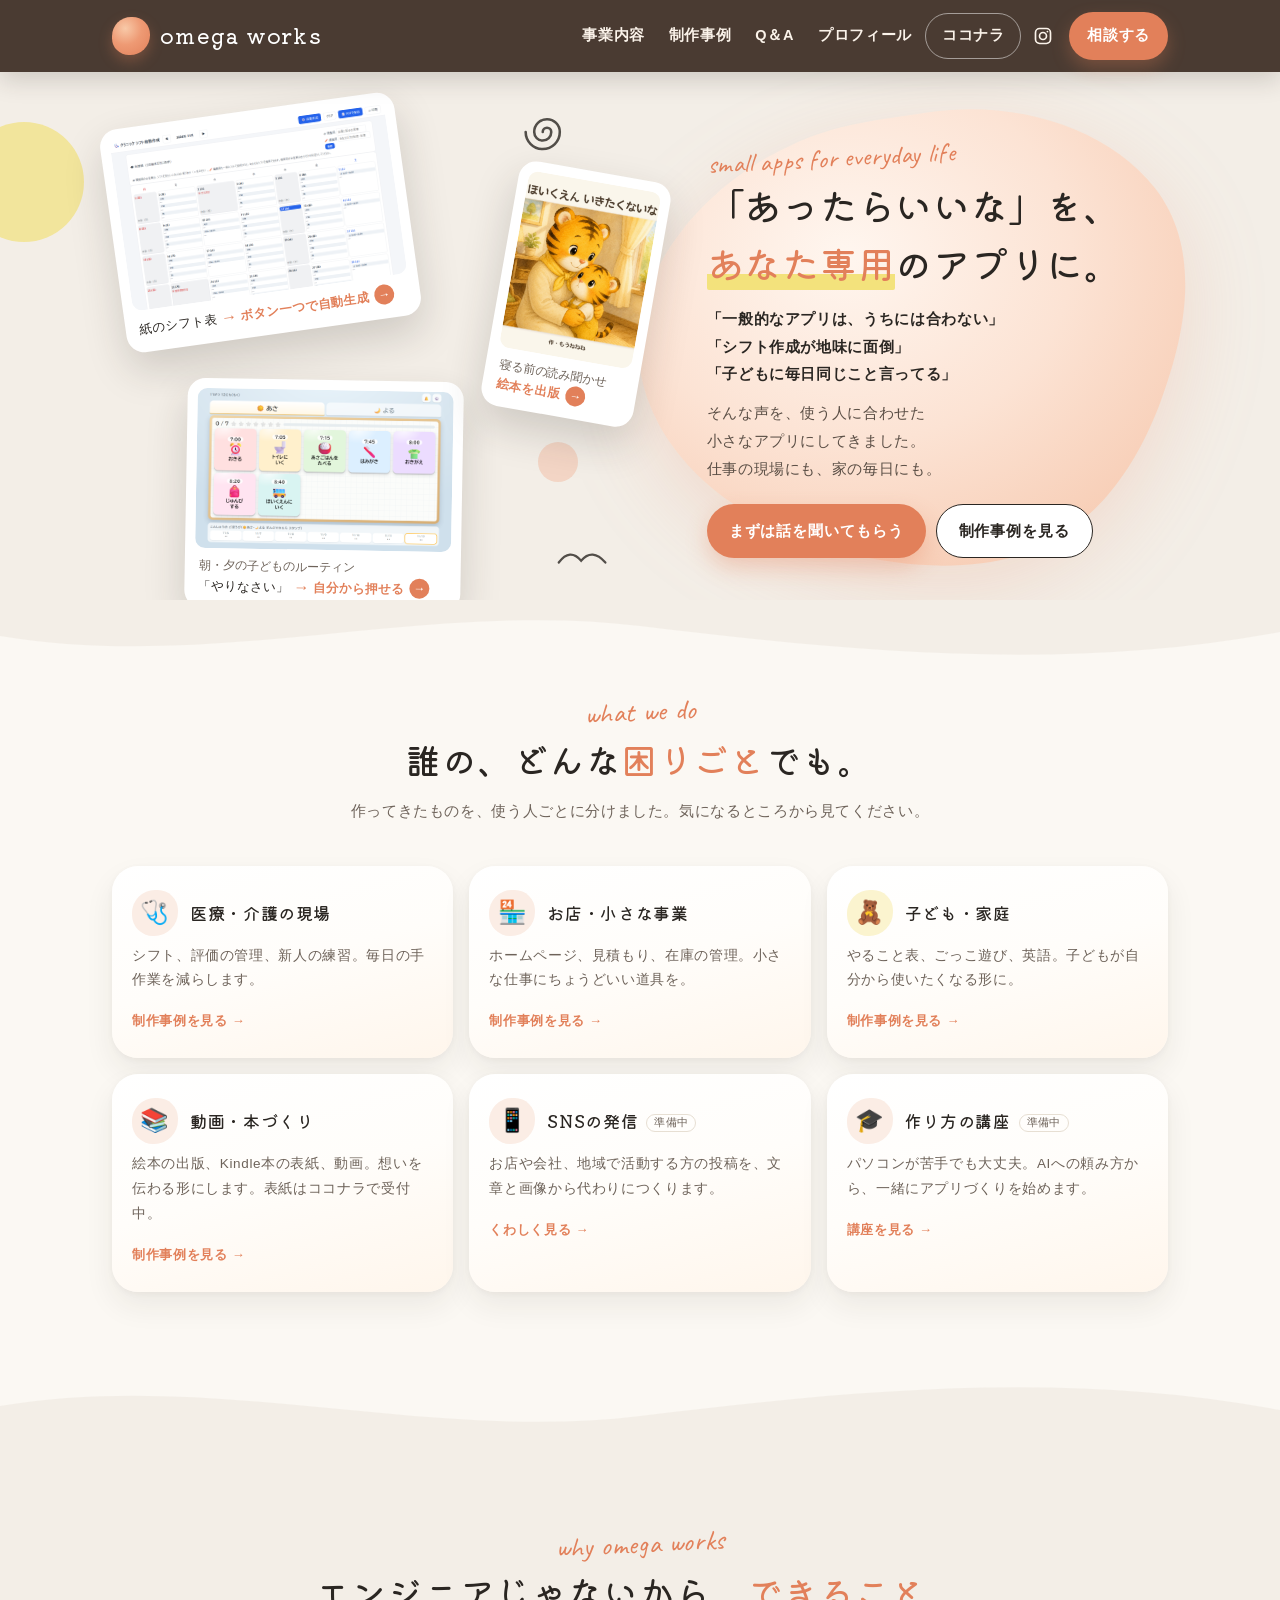
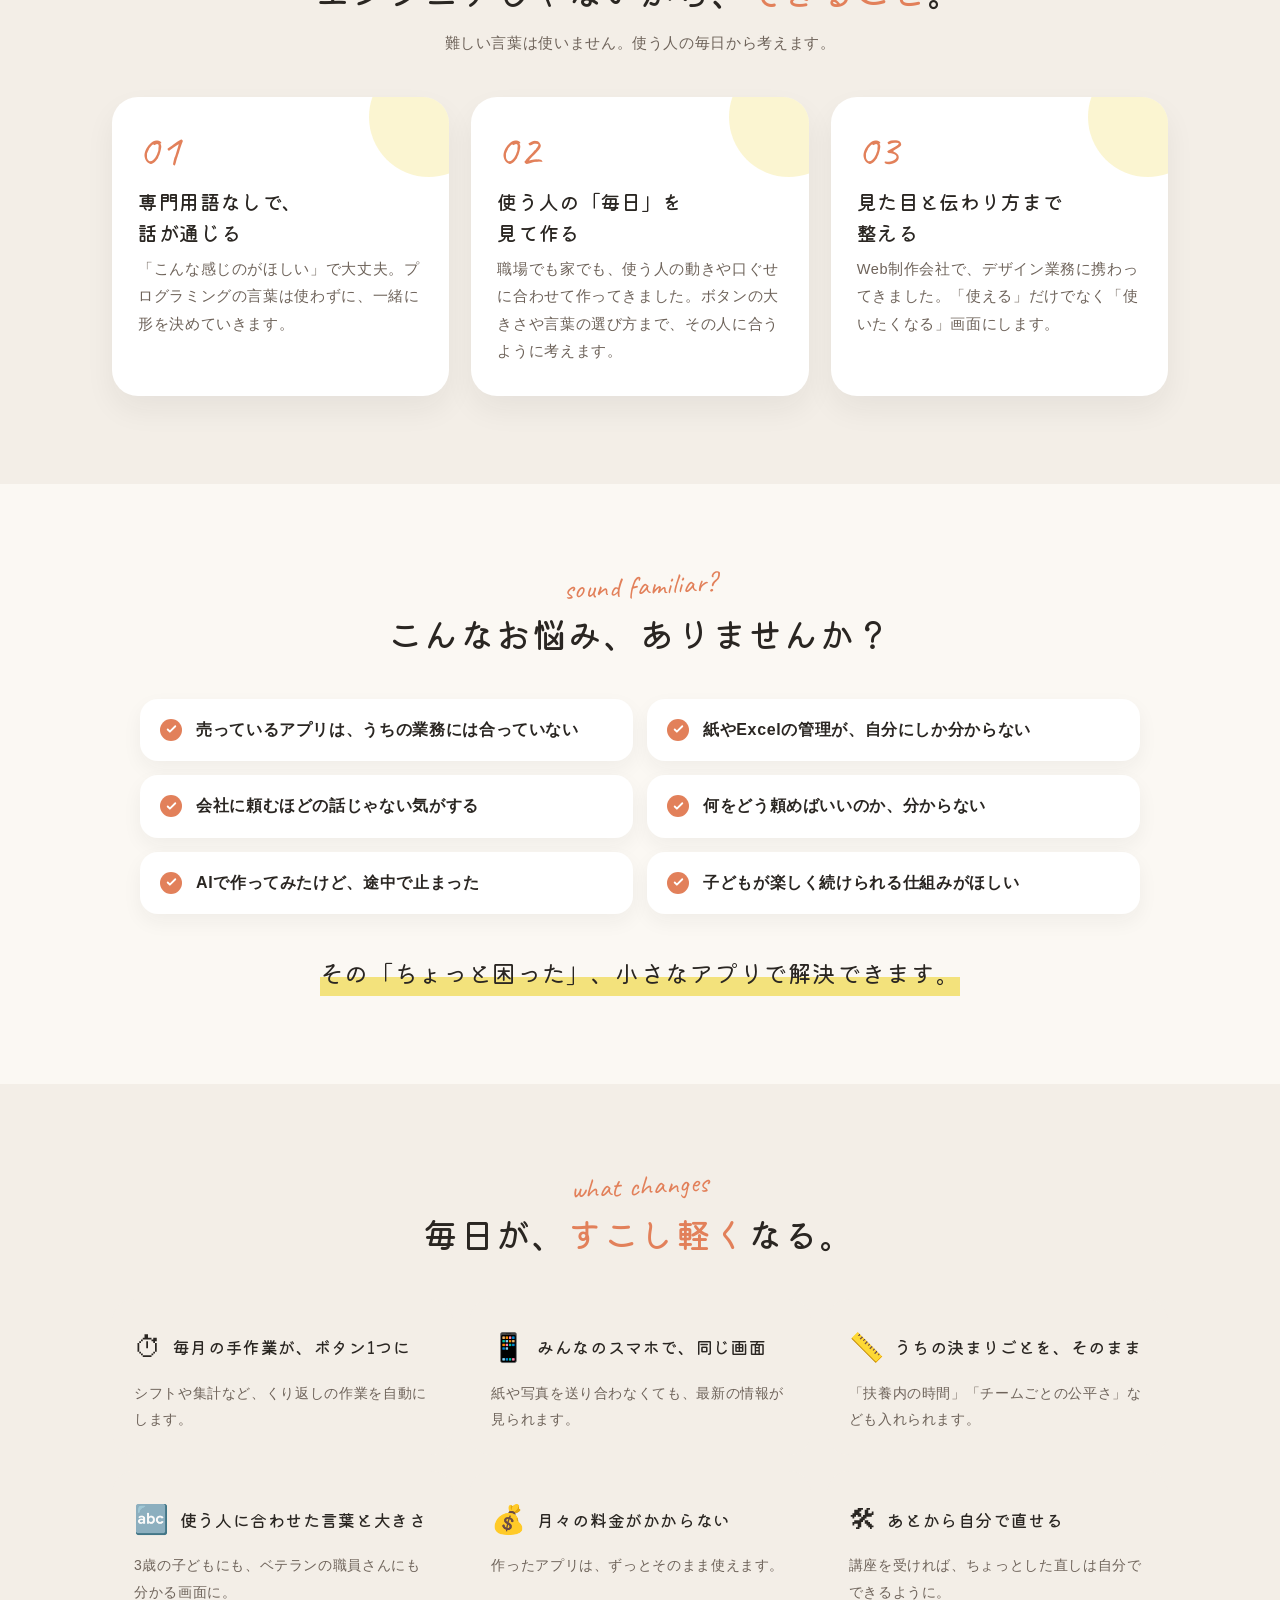
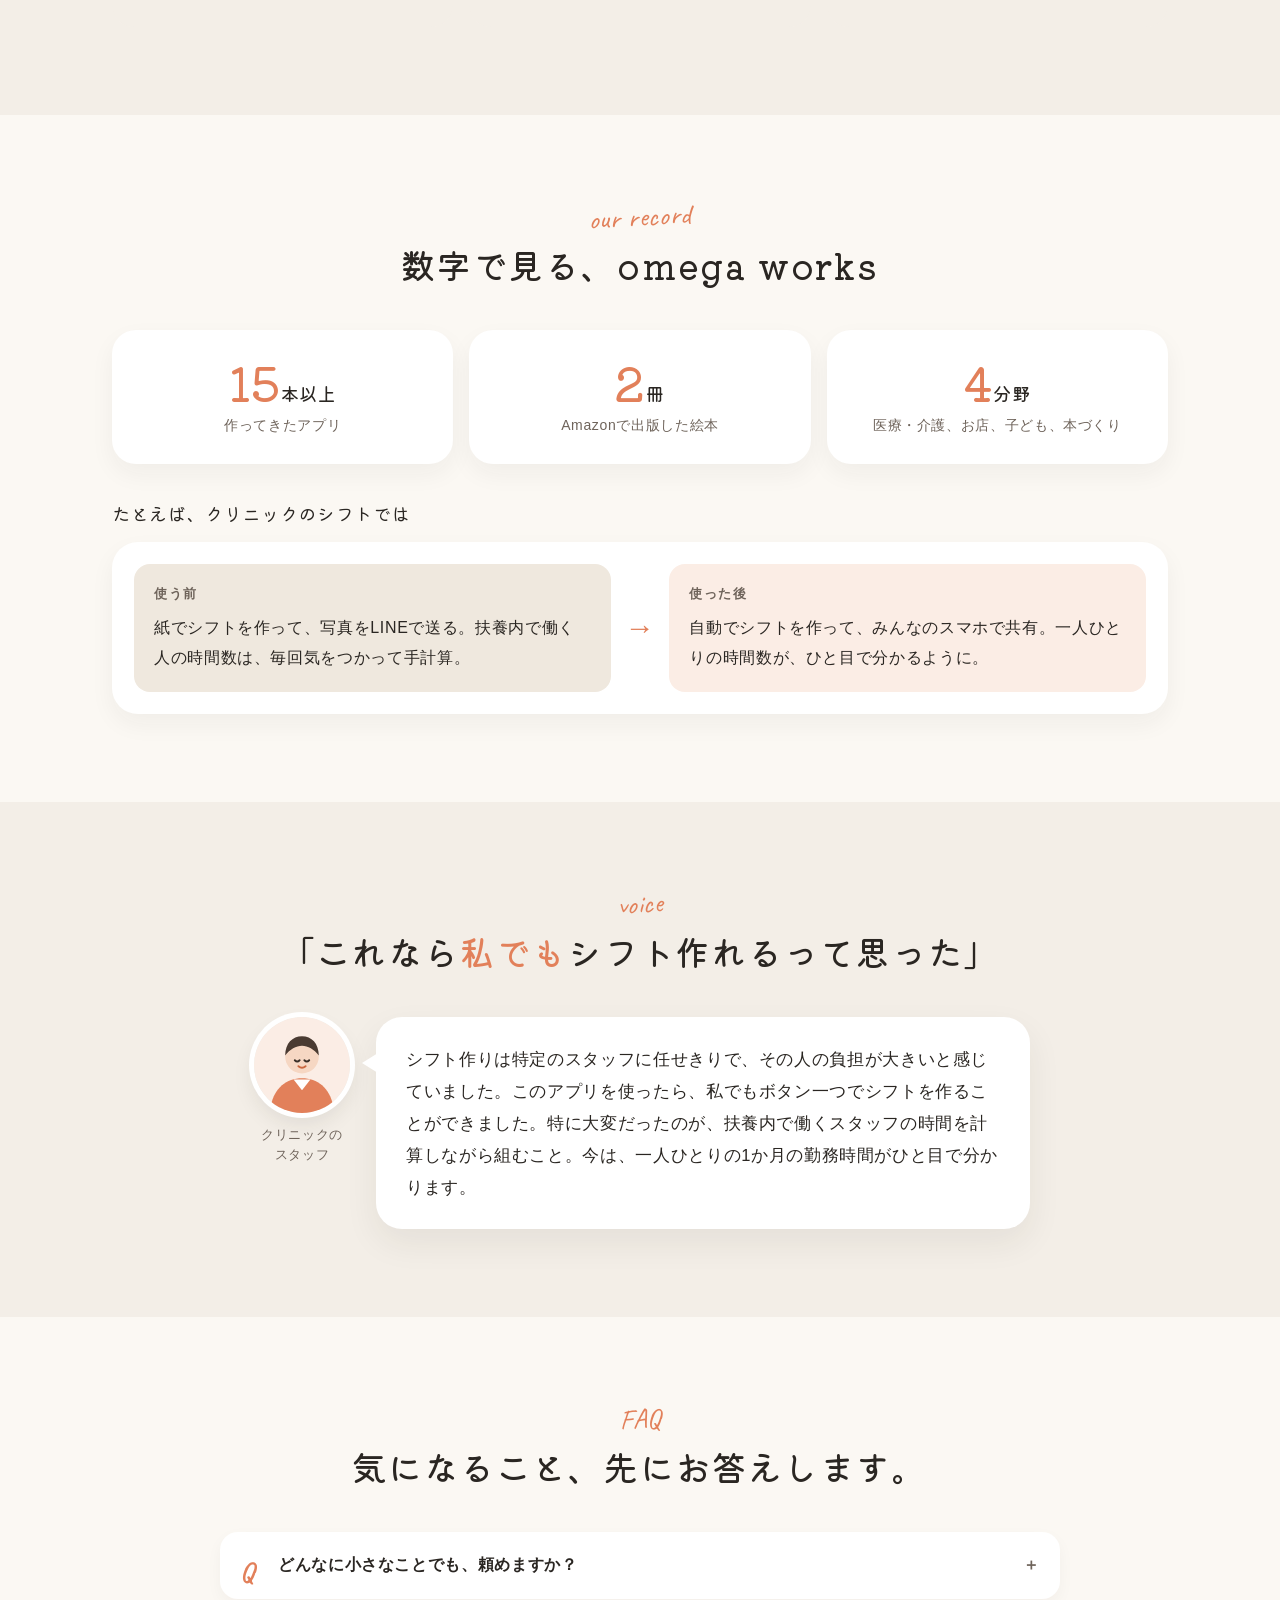
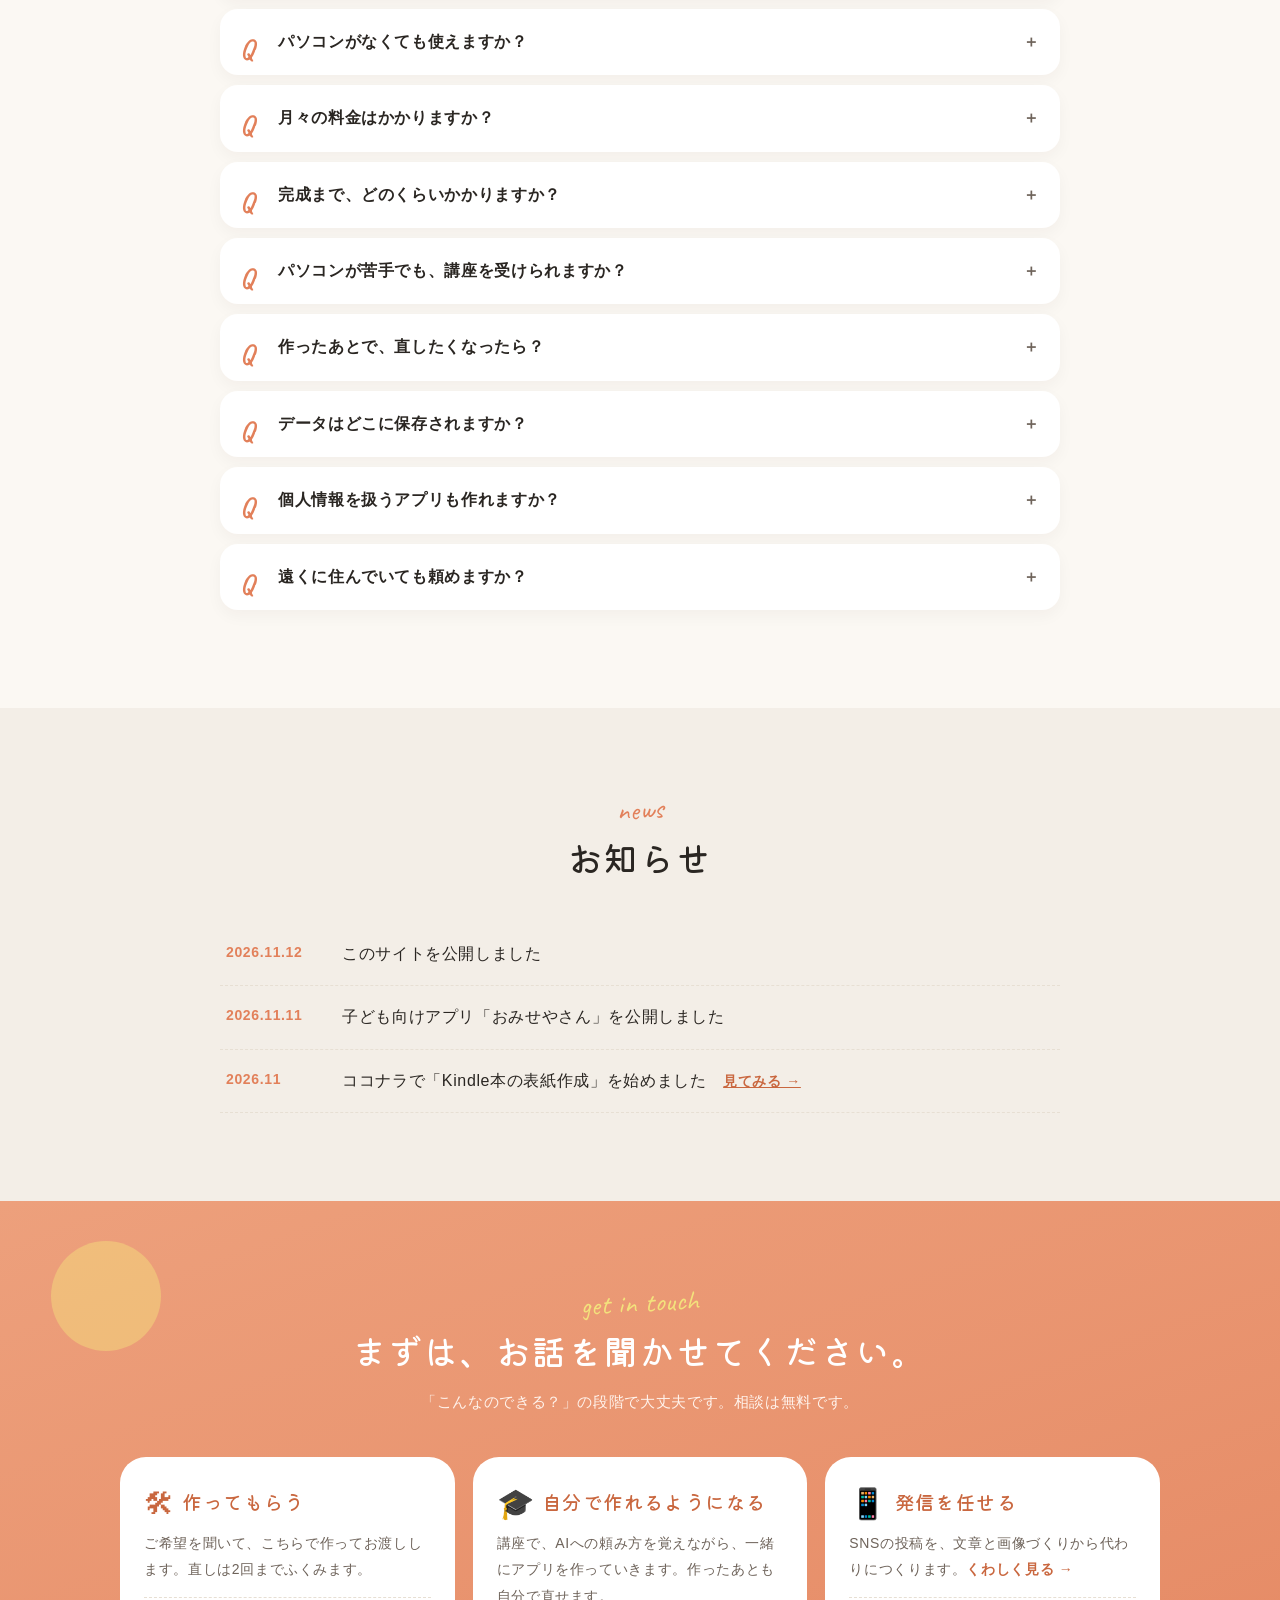
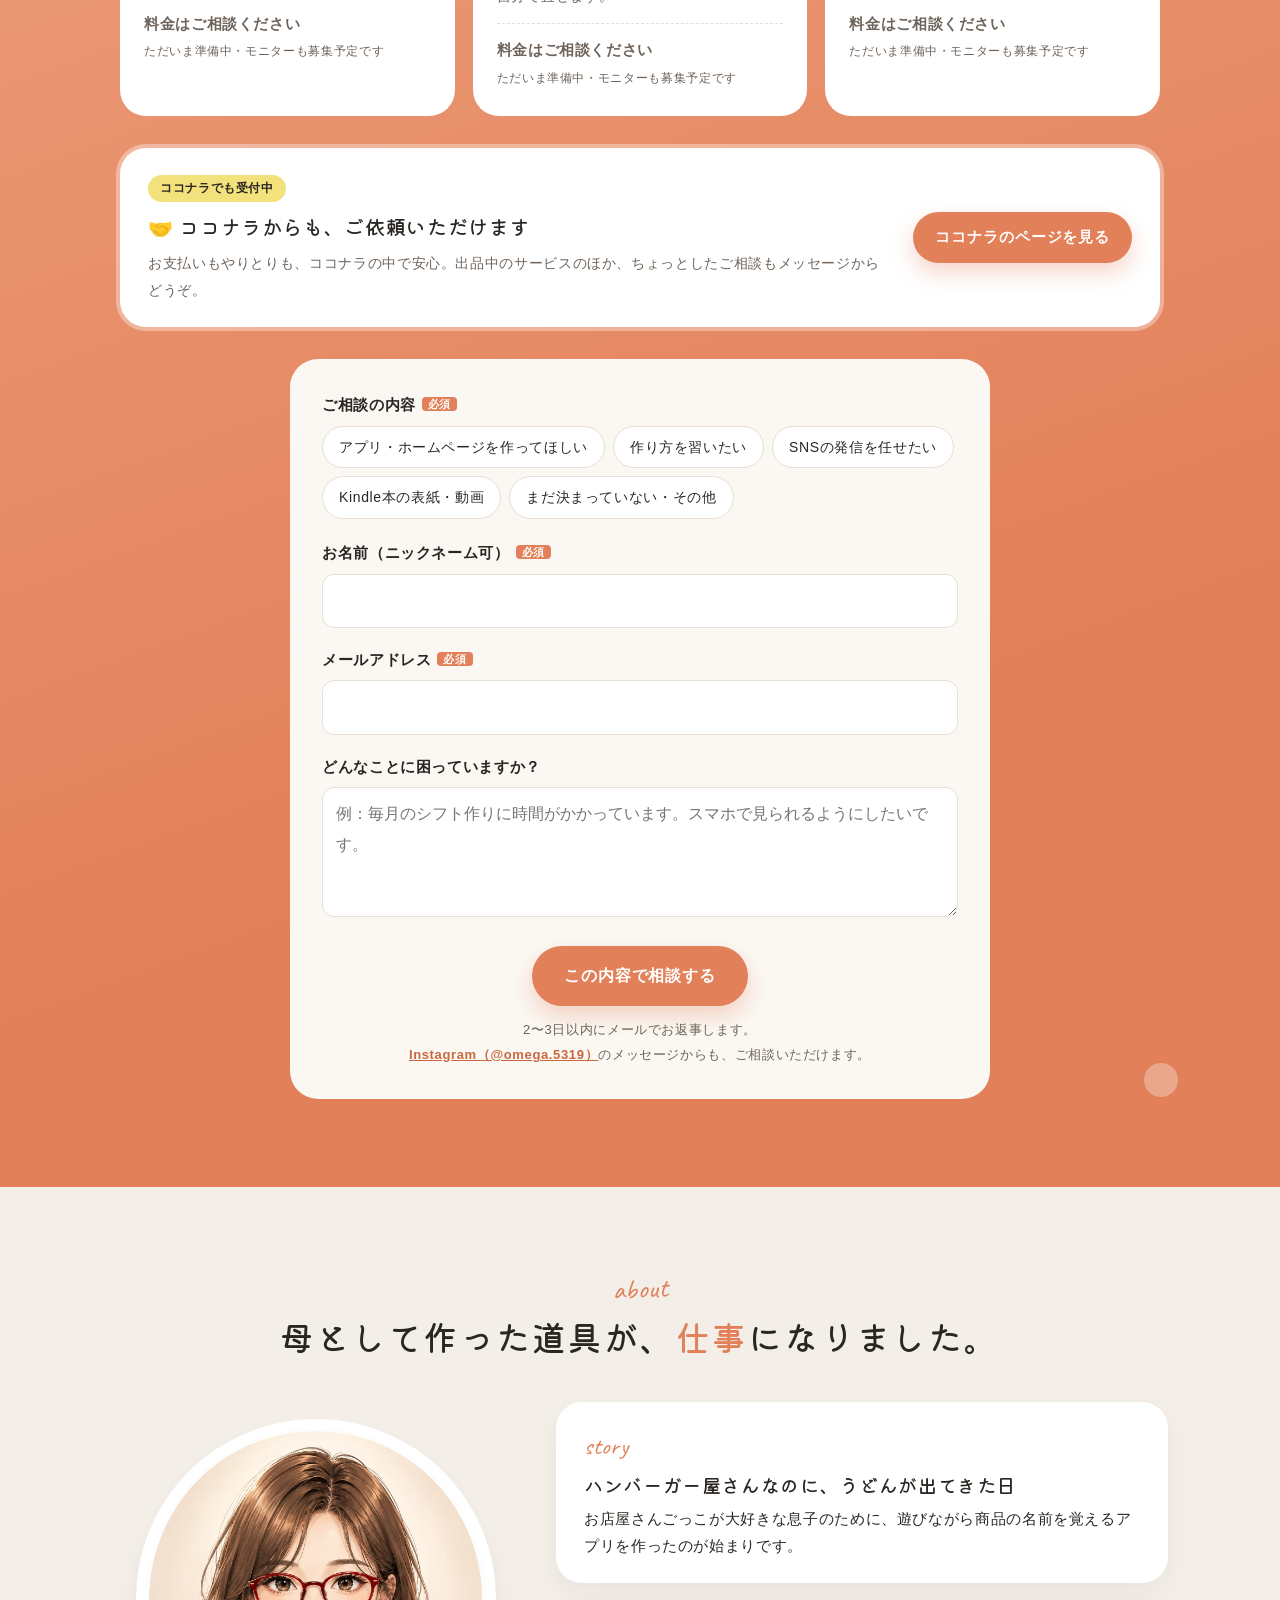
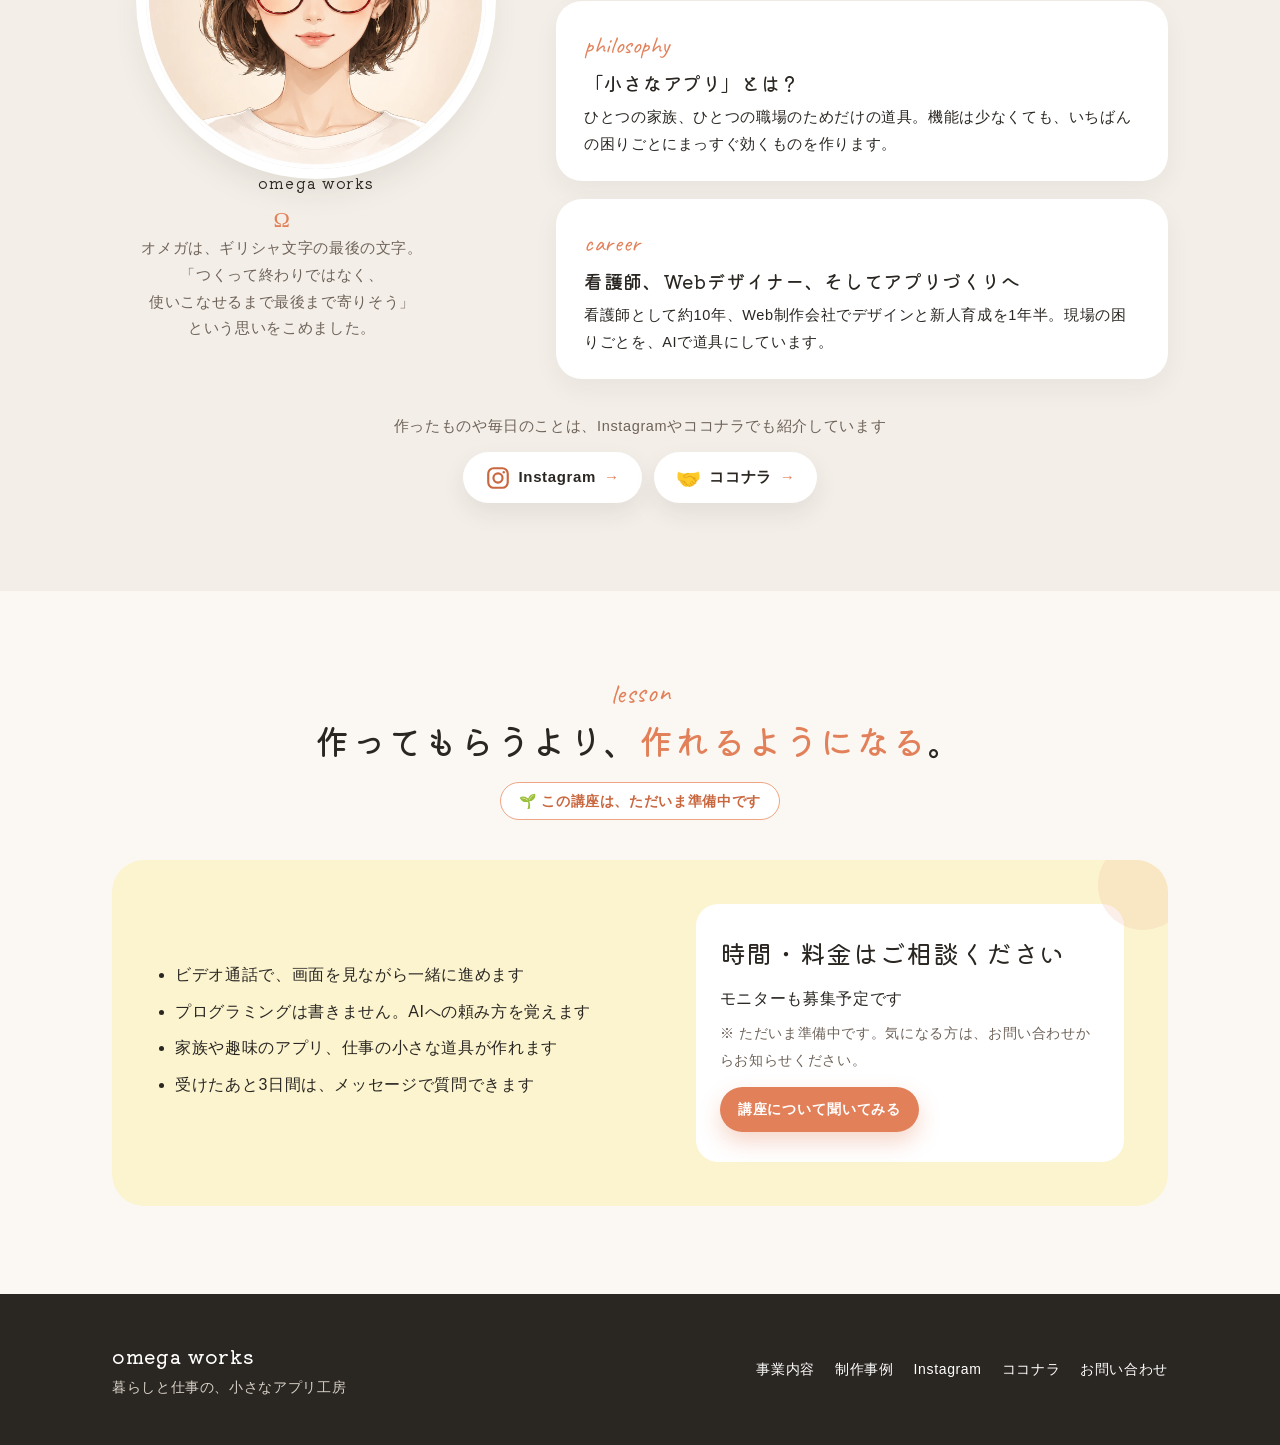
==== commit a4c6f69c: "SNS代行（入口・お店・個人の方）と事業内容のページを公開、メニューを更新 Co-Authored-By: Claude Opus 5.5 <noreply@anthropic.com>" ====
--- a/index.html
+++ b/index.html
@@ -8,7 +8,7 @@
 <link rel="preconnect" href="https://fonts.googleapis.com">
 <link rel="preconnect" href="https://fonts.gstatic.com" crossorigin>
 <link href="https://fonts.googleapis.com/css2?family=Caveat:wght@500;600&family=Kiwi+Maru:wght@400;500&display=swap" rel="stylesheet">
-<link rel="stylesheet" href="style.css?v=23">
+<link rel="stylesheet" href="style.css?v=24">
 </head>
 <body>
 
@@ -16,8 +16,8 @@
   <div class="inner">
     <a class="logo" href="index.html"><span class="mark"></span><span><b>omega works</b><small>暮らしと仕事の、小さなアプリ工房</small></span></a>
     <nav class="nav">
+      <a href="jigyo.html">事業内容</a>
       <a href="works.html">制作事例</a>
-      <a href="#course">AI講座</a>
       <a href="#faq">Q＆A</a>
       <a href="#about">プロフィール</a>
       <a class="coco" href="https://coconala.com/users/2991004" target="_blank" rel="noopener">ココナラ</a>
@@ -85,7 +85,8 @@
       <a href="works.html#shop"><span class="ic">🏪</span><h3>お店・小さな事業</h3><p>ホームページ、見積もり、在庫の管理。小さな仕事にちょうどいい道具を。</p><span class="more">制作事例を見る →</span></a>
       <a class="kids" href="works.html#kids"><span class="ic">🧸</span><h3>子ども・家庭</h3><p>やること表、ごっこ遊び、英語。子どもが自分から使いたくなる形に。</p><span class="more">制作事例を見る →</span></a>
       <a href="works.html#book"><span class="ic">📚</span><h3>動画・本づくり</h3><p>絵本の出版、Kindle本の表紙、動画。想いを伝わる形にします。表紙はココナラで受付中。</p><span class="more">制作事例を見る →</span></a>
-      <a href="#course"><span class="ic">🎓</span><h3>作り方の講座</h3><p>パソコンが苦手でも大丈夫。AIへの頼み方から、一緒にアプリづくりを始めます。</p><span class="more">講座を見る →</span></a>
+      <a href="sns.html"><span class="ic">📱</span><h3>SNSの発信<small class="soon">準備中</small></h3><p>お店や会社、地域で活動する方の投稿を、文章と画像から代わりにつくります。</p><span class="more">くわしく見る →</span></a>
+      <a href="#course"><span class="ic">🎓</span><h3>作り方の講座<small class="soon">準備中</small></h3><p>パソコンが苦手でも大丈夫。AIへの頼み方から、一緒にアプリづくりを始めます。</p><span class="more">講座を見る →</span></a>
     </div>
   </div>
 </section>
@@ -229,6 +230,7 @@
     <div class="paths">
       <div class="path"><h3><span class="pi">🛠</span>作ってもらう</h3><p>ご希望を聞いて、こちらで作ってお渡しします。直しは2回までふくみます。</p><p class="price"><b>料金はご相談ください</b><small>ただいま準備中・モニターも募集予定です</small></p></div>
       <div class="path"><h3><span class="pi">🎓</span>自分で作れるようになる</h3><p>講座で、AIへの頼み方を覚えながら、一緒にアプリを作っていきます。作ったあとも自分で直せます。</p><p class="price"><b>料金はご相談ください</b><small>ただいま準備中・モニターも募集予定です</small></p></div>
+      <div class="path"><h3><span class="pi">📱</span>発信を任せる</h3><p>SNSの投稿を、文章と画像づくりから代わりにつくります。<a href="sns.html">くわしく見る →</a></p><p class="price"><b>料金はご相談ください</b><small>ただいま準備中・モニターも募集予定です</small></p></div>
     </div>
     <div class="coco-box">
       <div><span class="coco-tag">ココナラでも受付中</span><h3>🤝 ココナラからも、ご依頼いただけます</h3><p>お支払いもやりとりも、ココナラの中で安心。出品中のサービスのほか、ちょっとしたご相談もメッセージからどうぞ。</p></div>
@@ -239,6 +241,7 @@
       <div class="kinds">
         <label><input type="radio" name="kind" value="作ってほしい" required><span>アプリ・ホームページを作ってほしい</span></label>
         <label><input type="radio" name="kind" value="講座"><span>作り方を習いたい</span></label>
+        <label><input type="radio" name="kind" value="SNS"><span>SNSの発信を任せたい</span></label>
         <label><input type="radio" name="kind" value="表紙・動画"><span>Kindle本の表紙・動画</span></label>
         <label><input type="radio" name="kind" value="その他"><span>まだ決まっていない・その他</span></label>
       </div>
@@ -321,6 +324,7 @@
   <div class="inner">
     <div><b>omega works</b><br>暮らしと仕事の、小さなアプリ工房</div>
     <div class="links">
+      <a href="jigyo.html">事業内容</a>
       <a href="works.html">制作事例</a>
       <a href="https://www.instagram.com/omega.5319/" target="_blank" rel="noopener">Instagram</a>
       <a href="https://coconala.com/users/2991004" target="_blank" rel="noopener">ココナラ</a>
--- a/style.css
+++ b/style.css
@@ -465,6 +465,11 @@
 .pen b{color:var(--orange-deep);font-family:var(--round);font-weight:500;font-size:17px}
 .sp-br{display:none}
 @media (max-width:560px){.pen{font-size:14px;padding:14px 16px;align-items:flex-start}.sp-br{display:inline}}
+/* できること：6枚にしたので3列×2段 */
+.biz{grid-template-columns:repeat(3,minmax(0,1fr))}
+@media (max-width:1000px){.biz{grid-template-columns:repeat(2,minmax(0,1fr))}}
+@media (max-width:520px){.biz{grid-template-columns:minmax(0,1fr)}}
+.biz .soon{display:inline-block;margin-left:8px;font-family:var(--sans);font-size:11px;font-weight:700;background:var(--yellow);border-radius:999px;padding:1px 9px;vertical-align:3px;letter-spacing:.04em}
 
 /* できること：MVのすぐ下に見えるよう上の余白をつめる */
 #business{padding-top:36px}
@@ -519,6 +524,12 @@
 .mv-card .cap .to{margin:0 4px}
 @media (max-width:560px){.mv-card .cap{font-size:11.5px}}
 @media (max-width:380px){.mv-card .cap{font-size:11px}.mv-card .cap em{font-size:9.5px}}
+/* 準備中の印は控えめに */
+.biz .soon{background:none;border:1px solid var(--line);color:var(--sub);font-weight:500;font-size:10.5px;padding:0 7px;vertical-align:2px}
+/* お問い合わせの入口を3つに */
+.paths{grid-template-columns:repeat(3,minmax(0,1fr));max-width:1040px}
+.path p a{color:var(--orange-deep);font-weight:700;text-decoration:none;white-space:nowrap}
+@media (max-width:900px){.paths{grid-template-columns:minmax(0,1fr);max-width:560px}}
 /* お悩み：PCは1行、スマホは「、」の所でだけ折り返す */
 .worry{max-width:1000px}
 .worry li .ph{display:inline-block}
@@ -574,3 +585,6 @@
 .path h3 .pi{font-size:34px;line-height:1}
 @media (min-width:901px){.path h3{font-size:19.5px;letter-spacing:.02em;gap:8px}.path h3 .pi{font-size:30px}}
 @media (min-width:901px) and (max-width:1100px){.path{padding:24px 20px}.path h3{font-size:17px;letter-spacing:0}.path h3 .pi{font-size:26px}}
+/* ココナラの箱を上の3枚と同じ幅に */
+.coco-box{max-width:1040px}
+@media (max-width:900px){.coco-box{max-width:560px}}
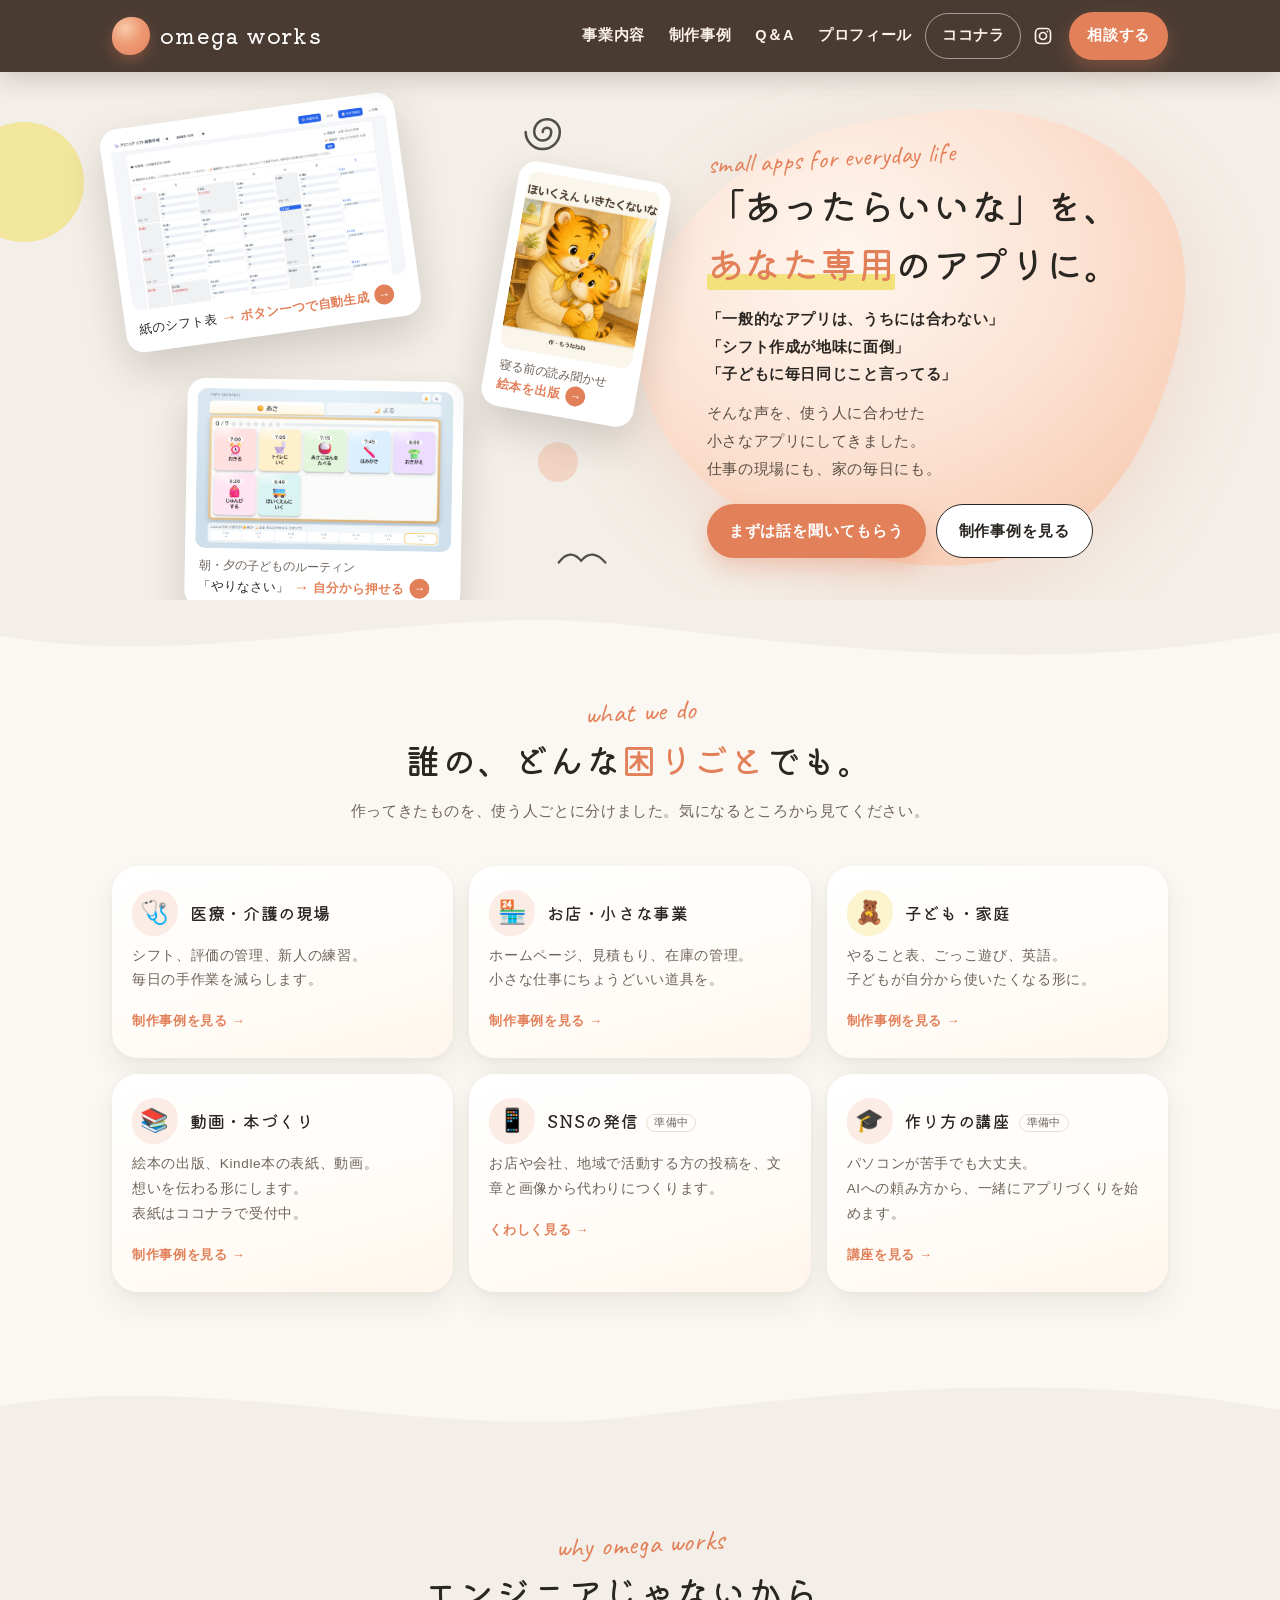
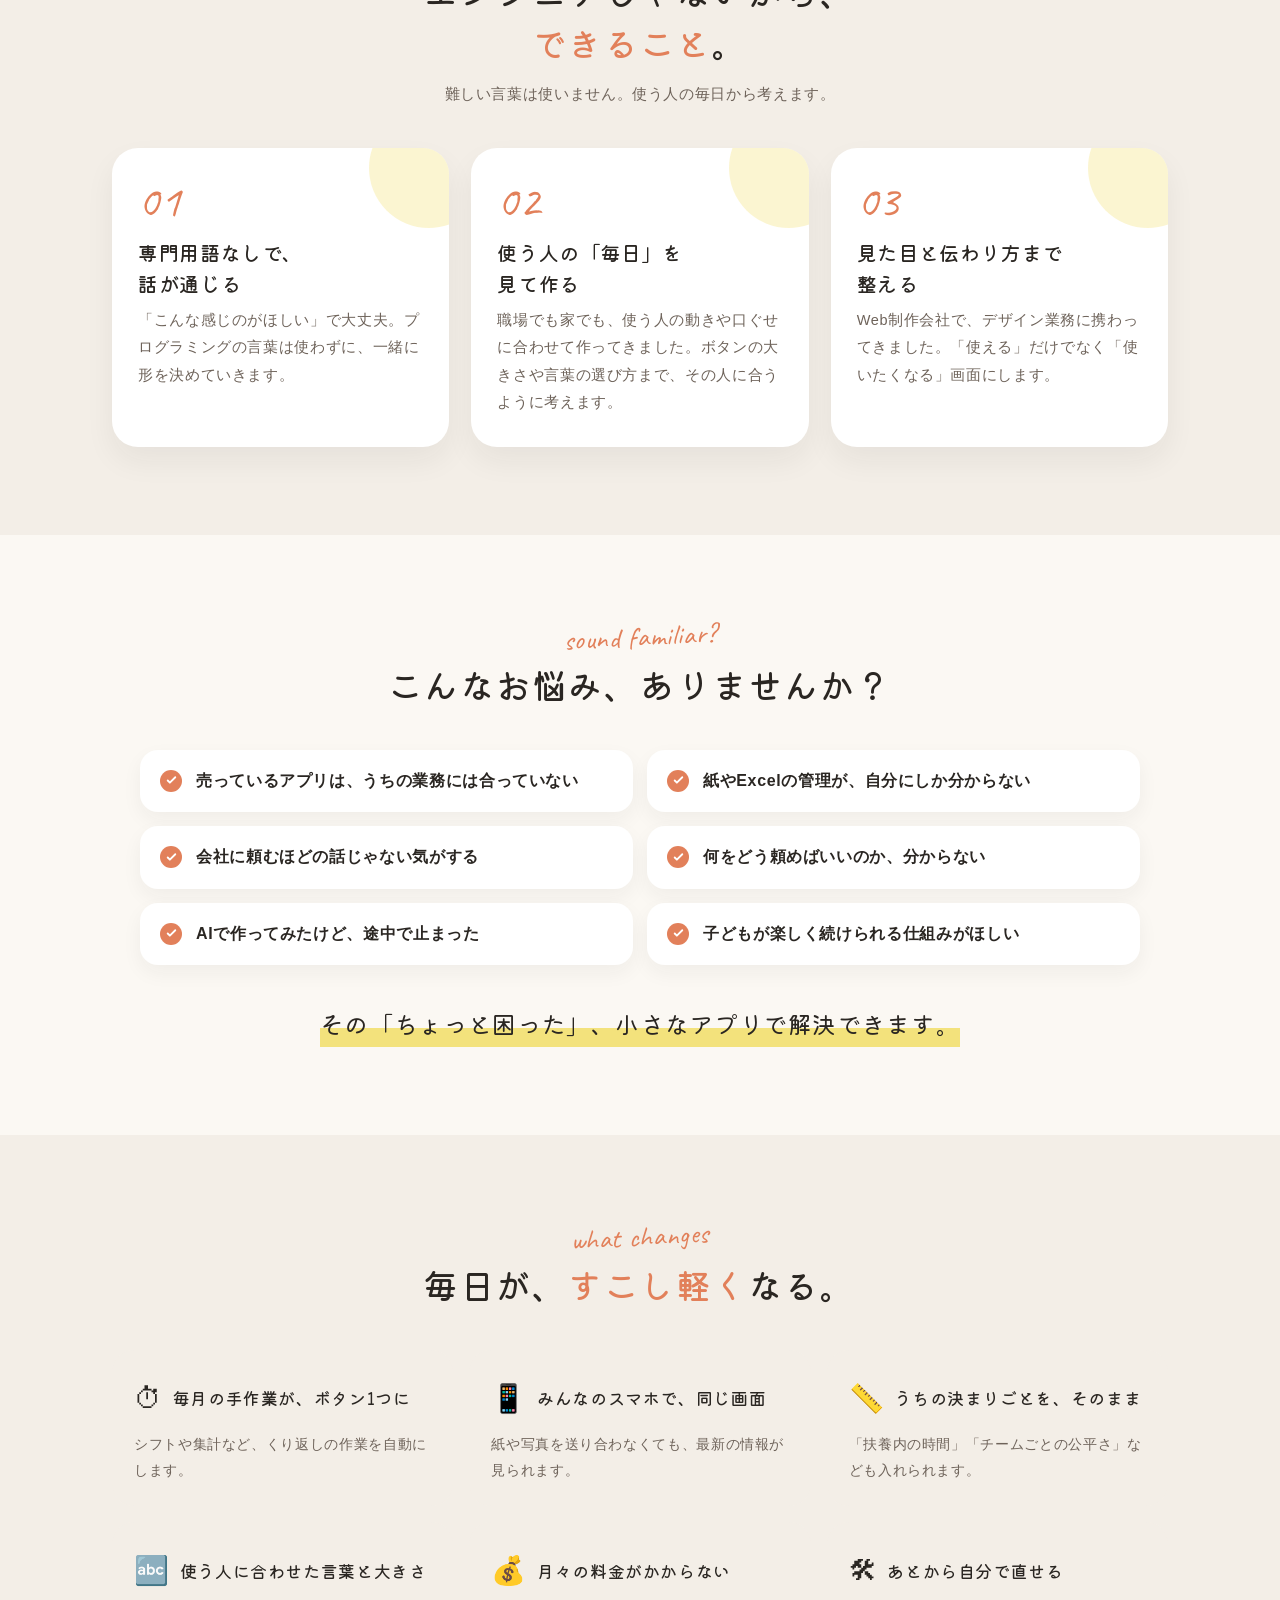
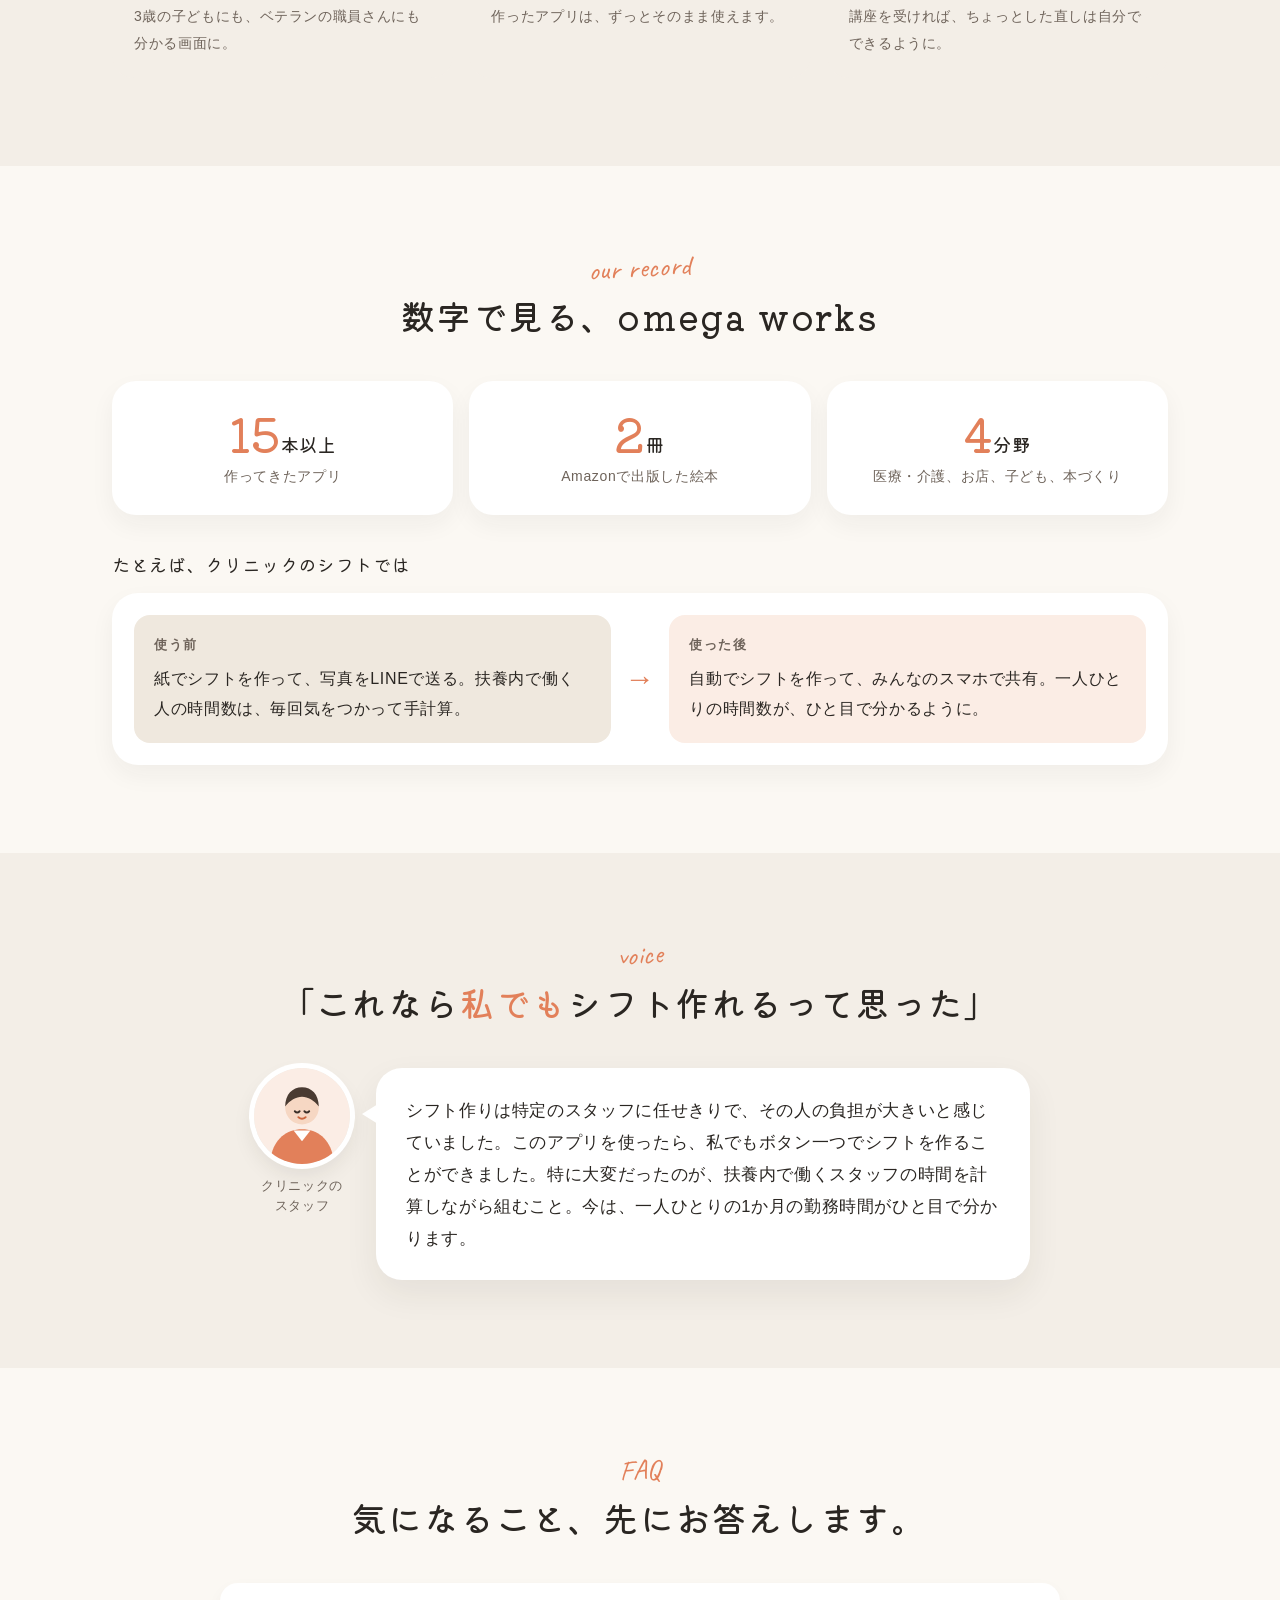
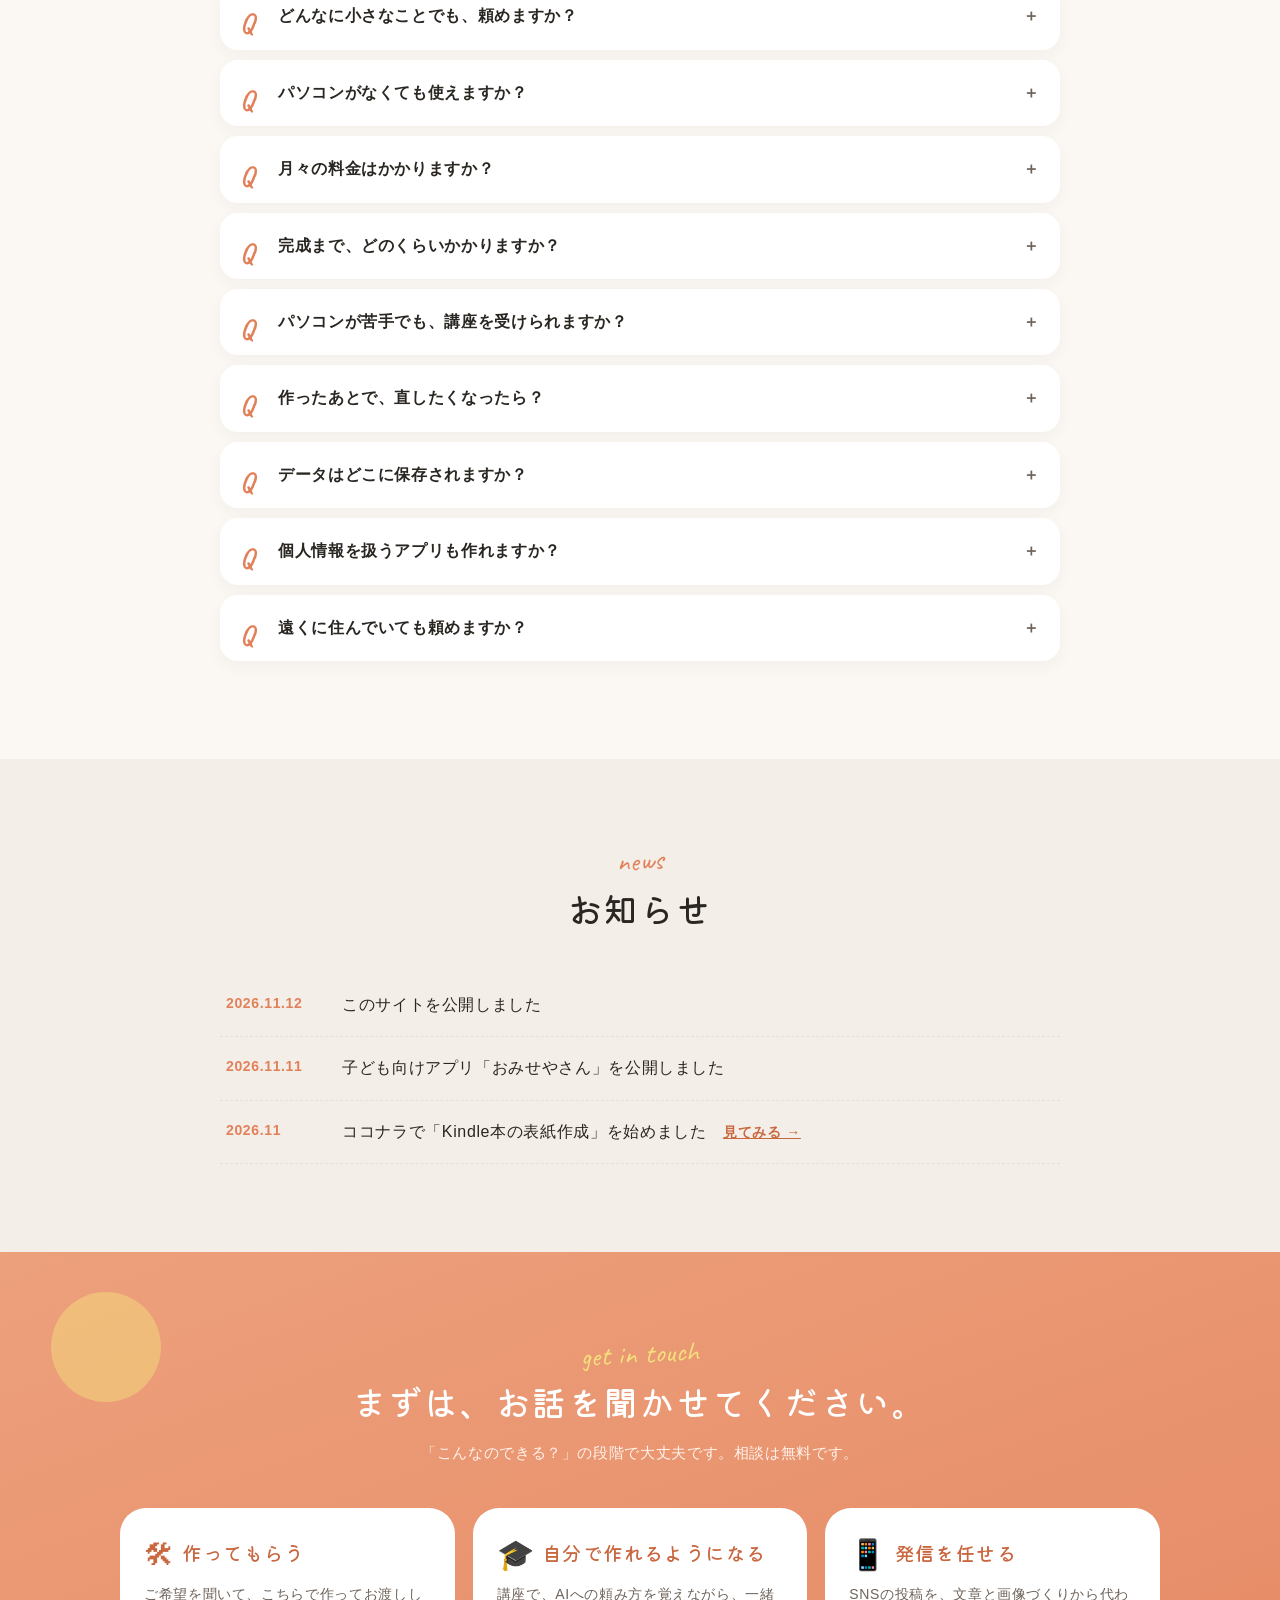
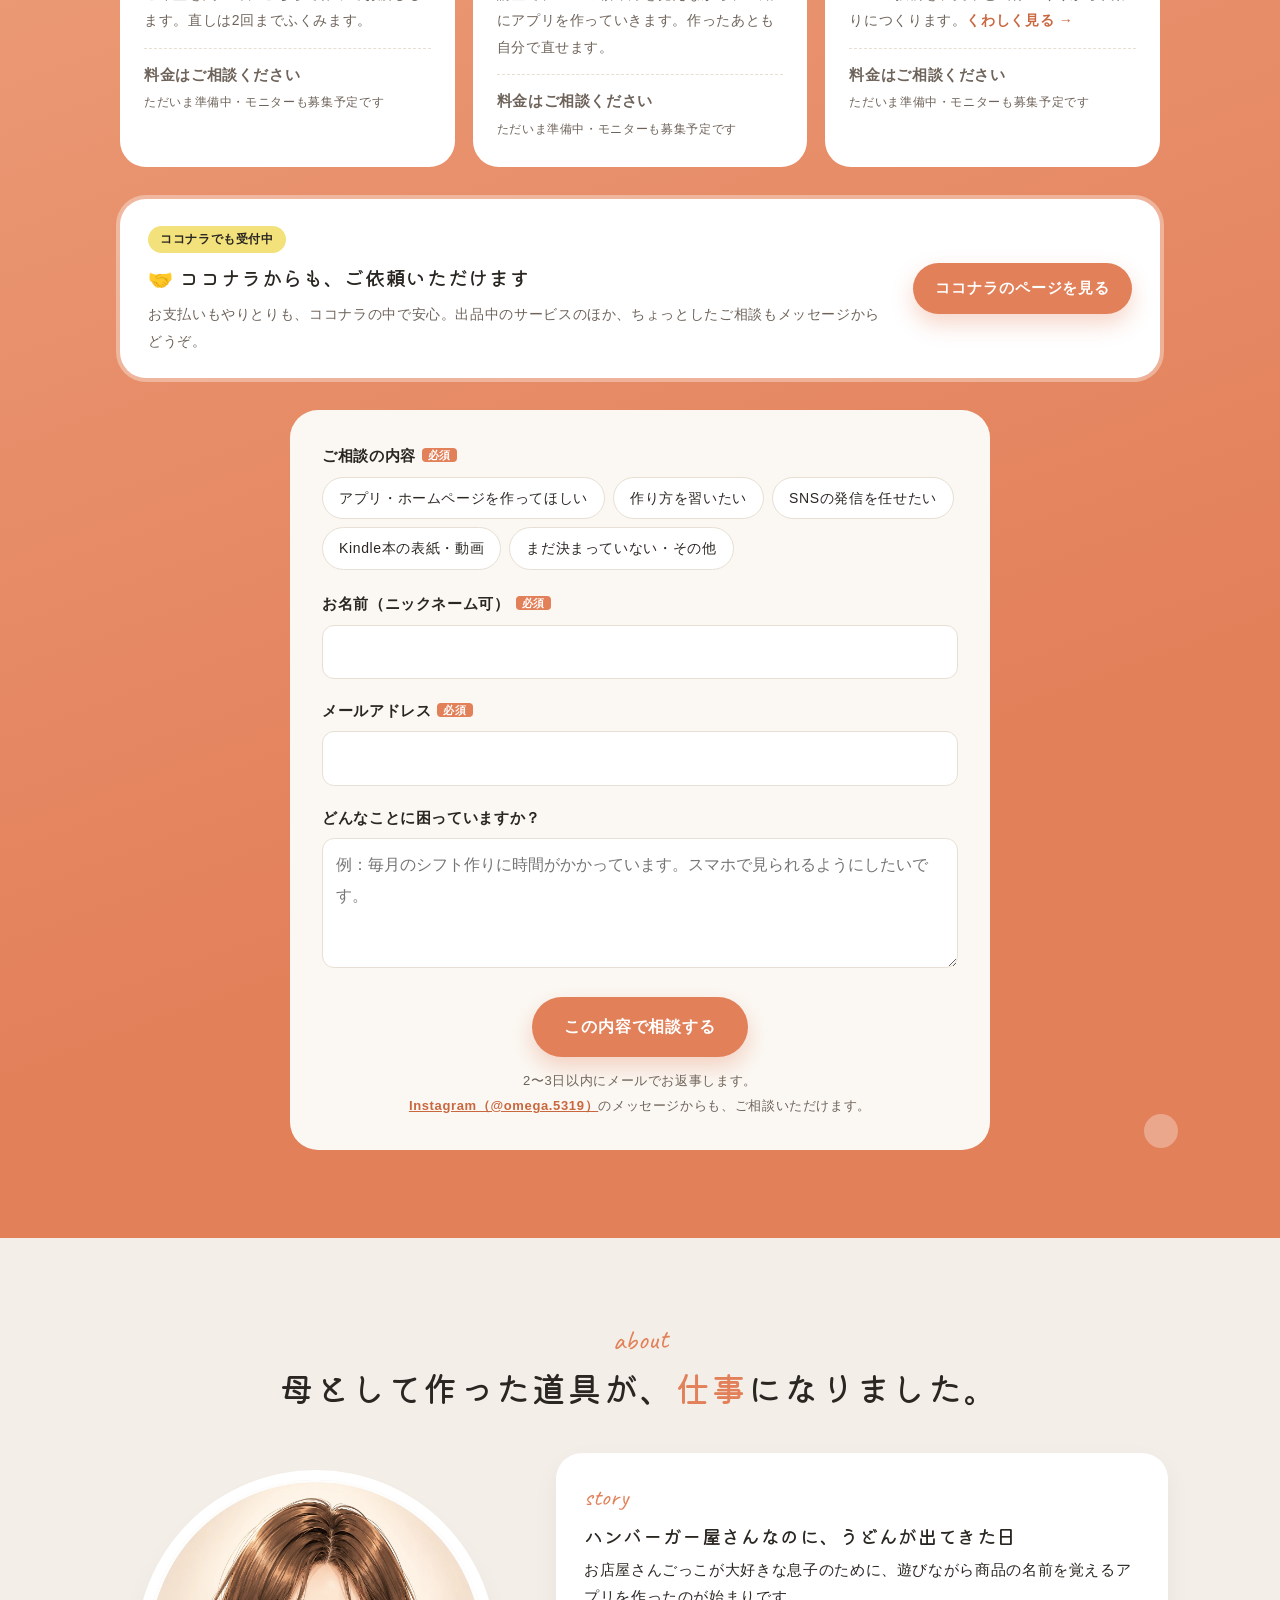
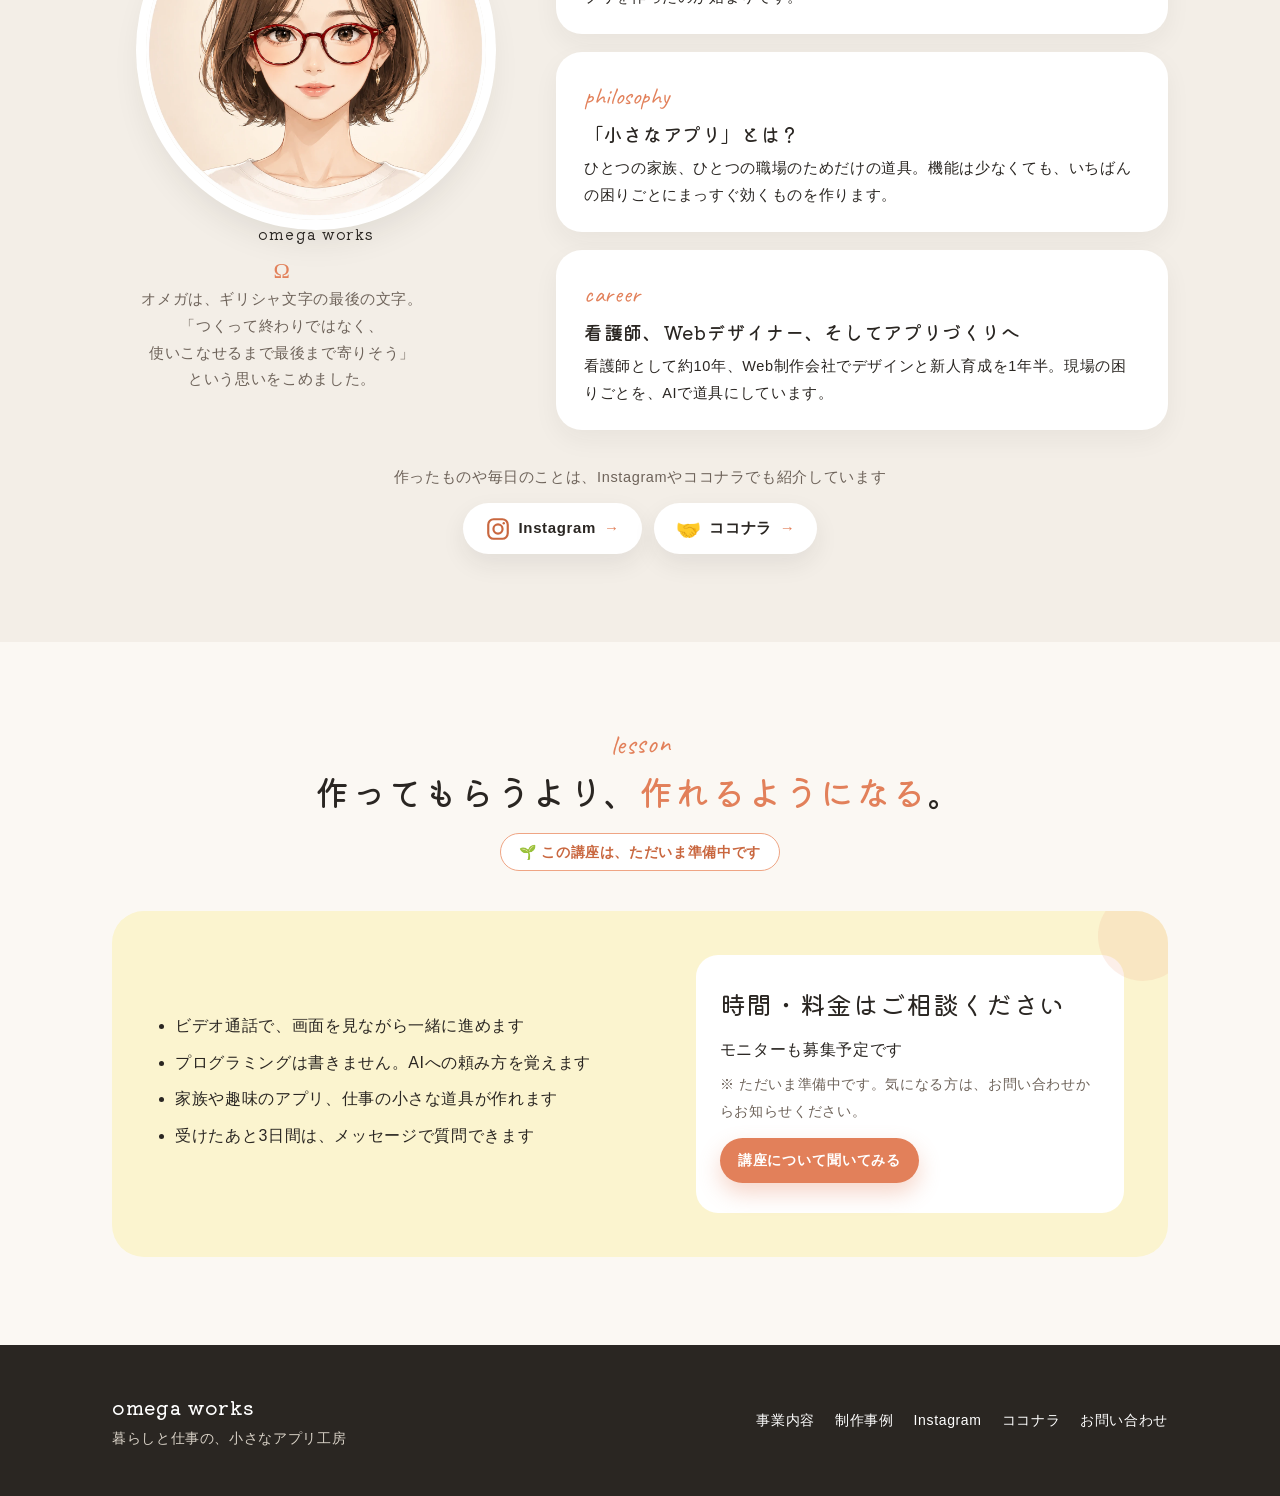
==== commit 2c45922a: "管理画面で「トップ」の文言を直す（7か所）" ====
--- a/index.html
+++ b/index.html
@@ -81,12 +81,12 @@
       <p class="lead">作ってきたものを、使う人ごとに分けました。気になるところから見てください。</p>
     </div>
     <div class="biz">
-      <a href="works.html#care"><span class="ic">🩺</span><h3>医療・介護の現場</h3><p>シフト、評価の管理、新人の練習。毎日の手作業を減らします。</p><span class="more">制作事例を見る →</span></a>
-      <a href="works.html#shop"><span class="ic">🏪</span><h3>お店・小さな事業</h3><p>ホームページ、見積もり、在庫の管理。小さな仕事にちょうどいい道具を。</p><span class="more">制作事例を見る →</span></a>
-      <a class="kids" href="works.html#kids"><span class="ic">🧸</span><h3>子ども・家庭</h3><p>やること表、ごっこ遊び、英語。子どもが自分から使いたくなる形に。</p><span class="more">制作事例を見る →</span></a>
-      <a href="works.html#book"><span class="ic">📚</span><h3>動画・本づくり</h3><p>絵本の出版、Kindle本の表紙、動画。想いを伝わる形にします。表紙はココナラで受付中。</p><span class="more">制作事例を見る →</span></a>
-      <a href="sns.html"><span class="ic">📱</span><h3>SNSの発信<small class="soon">準備中</small></h3><p>お店や会社、地域で活動する方の投稿を、文章と画像から代わりにつくります。</p><span class="more">くわしく見る →</span></a>
-      <a href="#course"><span class="ic">🎓</span><h3>作り方の講座<small class="soon">準備中</small></h3><p>パソコンが苦手でも大丈夫。AIへの頼み方から、一緒にアプリづくりを始めます。</p><span class="more">講座を見る →</span></a>
+      <a href="works.html#care"><span class="ic">🩺</span><h3>医療・介護の現場</h3><p>シフト、評価の管理、新人の練習。<br>毎日の手作業を減らします。</p><span class="more">制作事例を見る →</span></a>
+      <a href="works.html#shop"><span class="ic">🏪</span><h3>お店・小さな事業</h3><p>ホームページ、見積もり、在庫の管理。<br>小さな仕事にちょうどいい道具を。</p><span class="more">制作事例を見る →</span></a>
+      <a class="kids" href="works.html#kids"><span class="ic">🧸</span><h3>子ども・家庭</h3><p>やること表、ごっこ遊び、英語。<br>子どもが自分から使いたくなる形に。</p><span class="more">制作事例を見る →</span></a>
+      <a href="works.html#book"><span class="ic">📚</span><h3>動画・本づくり</h3><p>絵本の出版、Kindle本の表紙、動画。<br>想いを伝わる形にします。<br>表紙はココナラで受付中。</p><span class="more">制作事例を見る →</span></a>
+      <a href="sns.html"><span class="ic">📱</span><h3>SNSの発信<small class="soon">準備中</small></h3><p>お店や会社、地域で活動する方の投稿を、文章と画像から代わりにつくります。<br></p><span class="more">くわしく見る →</span></a>
+      <a href="#course"><span class="ic">🎓</span><h3>作り方の講座<small class="soon">準備中</small></h3><p>パソコンが苦手でも大丈夫。<br>AIへの頼み方から、一緒にアプリづくりを始めます。</p><span class="more">講座を見る →</span></a>
     </div>
   </div>
 </section>
@@ -98,7 +98,7 @@
   <div class="inner">
     <div class="sec-head center">
       <span class="script">why omega works</span>
-      <h2>エンジニアじゃないから、<span class="pop">できること</span>。</h2>
+      <h2>エンジニアじゃないから、<br><span class="pop">できること</span>。</h2>
       <p class="lead">難しい言葉は使いません。使う人の毎日から考えます。</p>
     </div>
     <div class="usp">
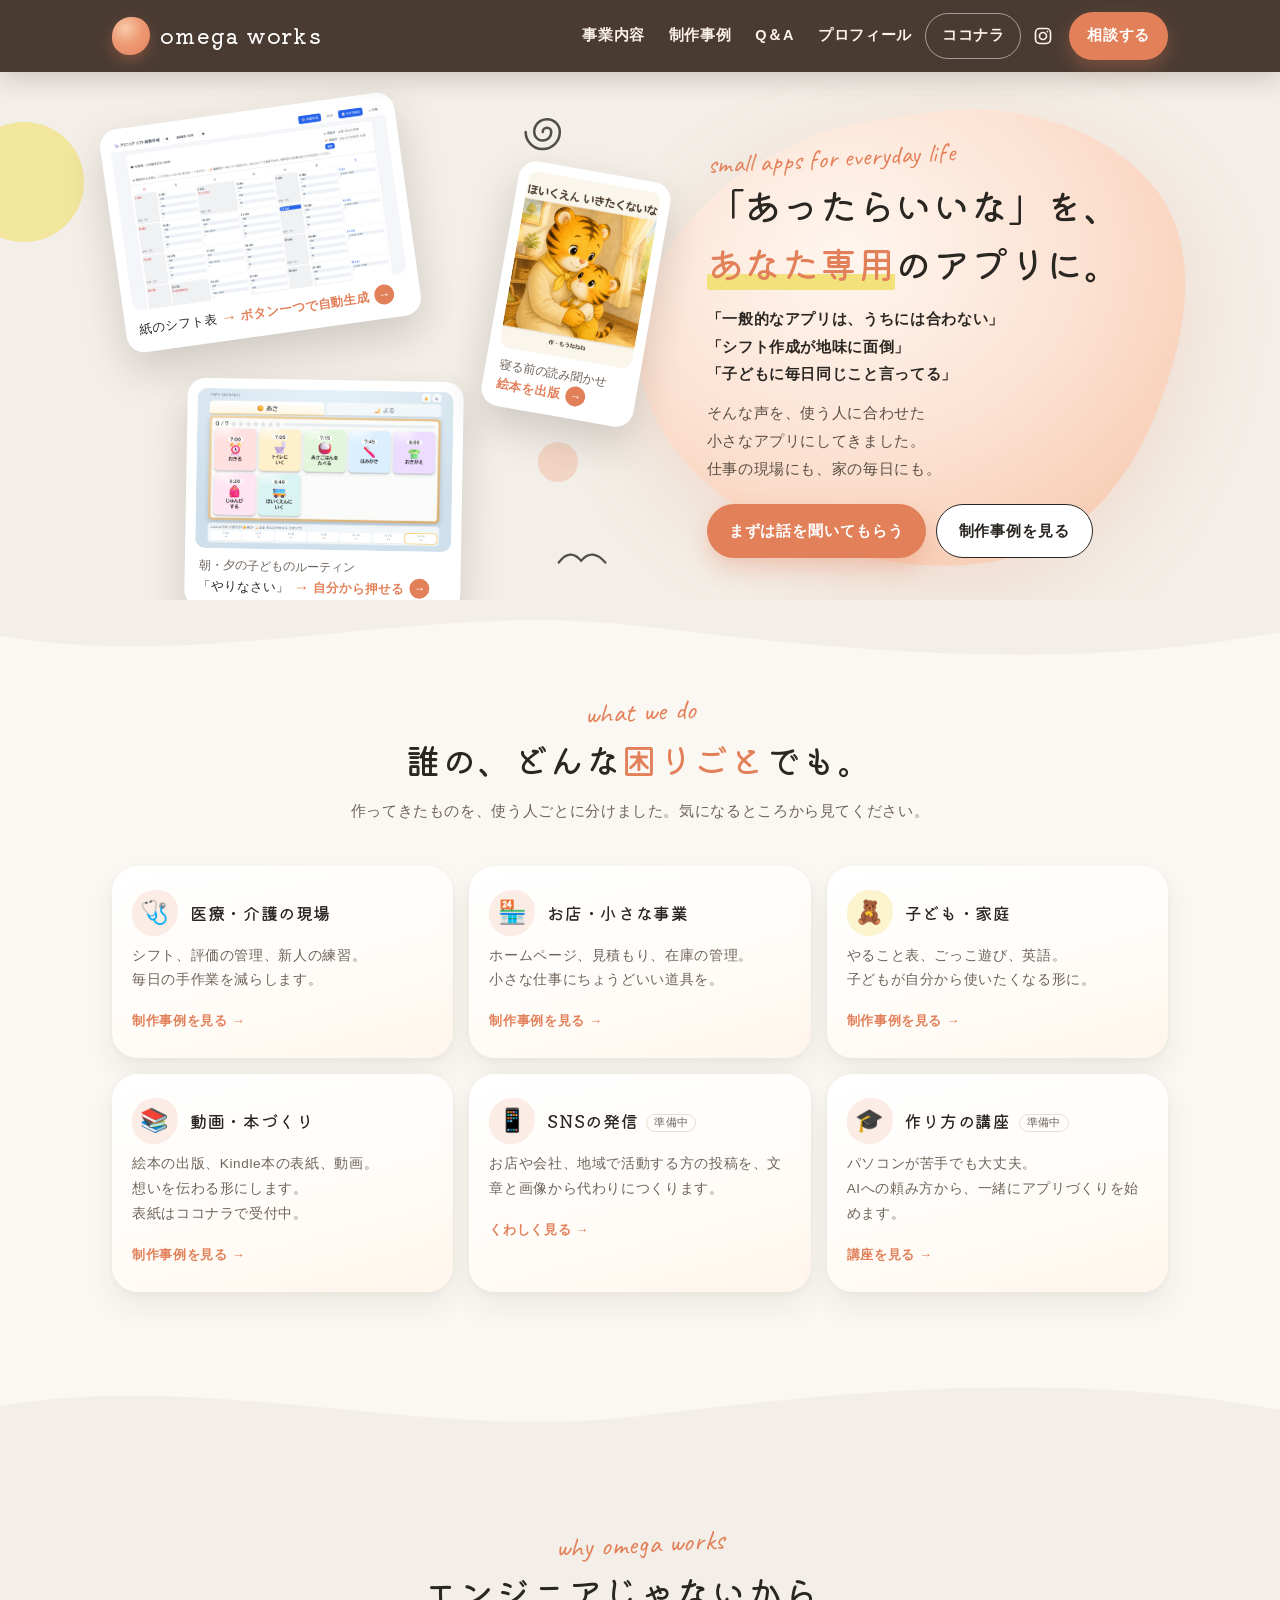
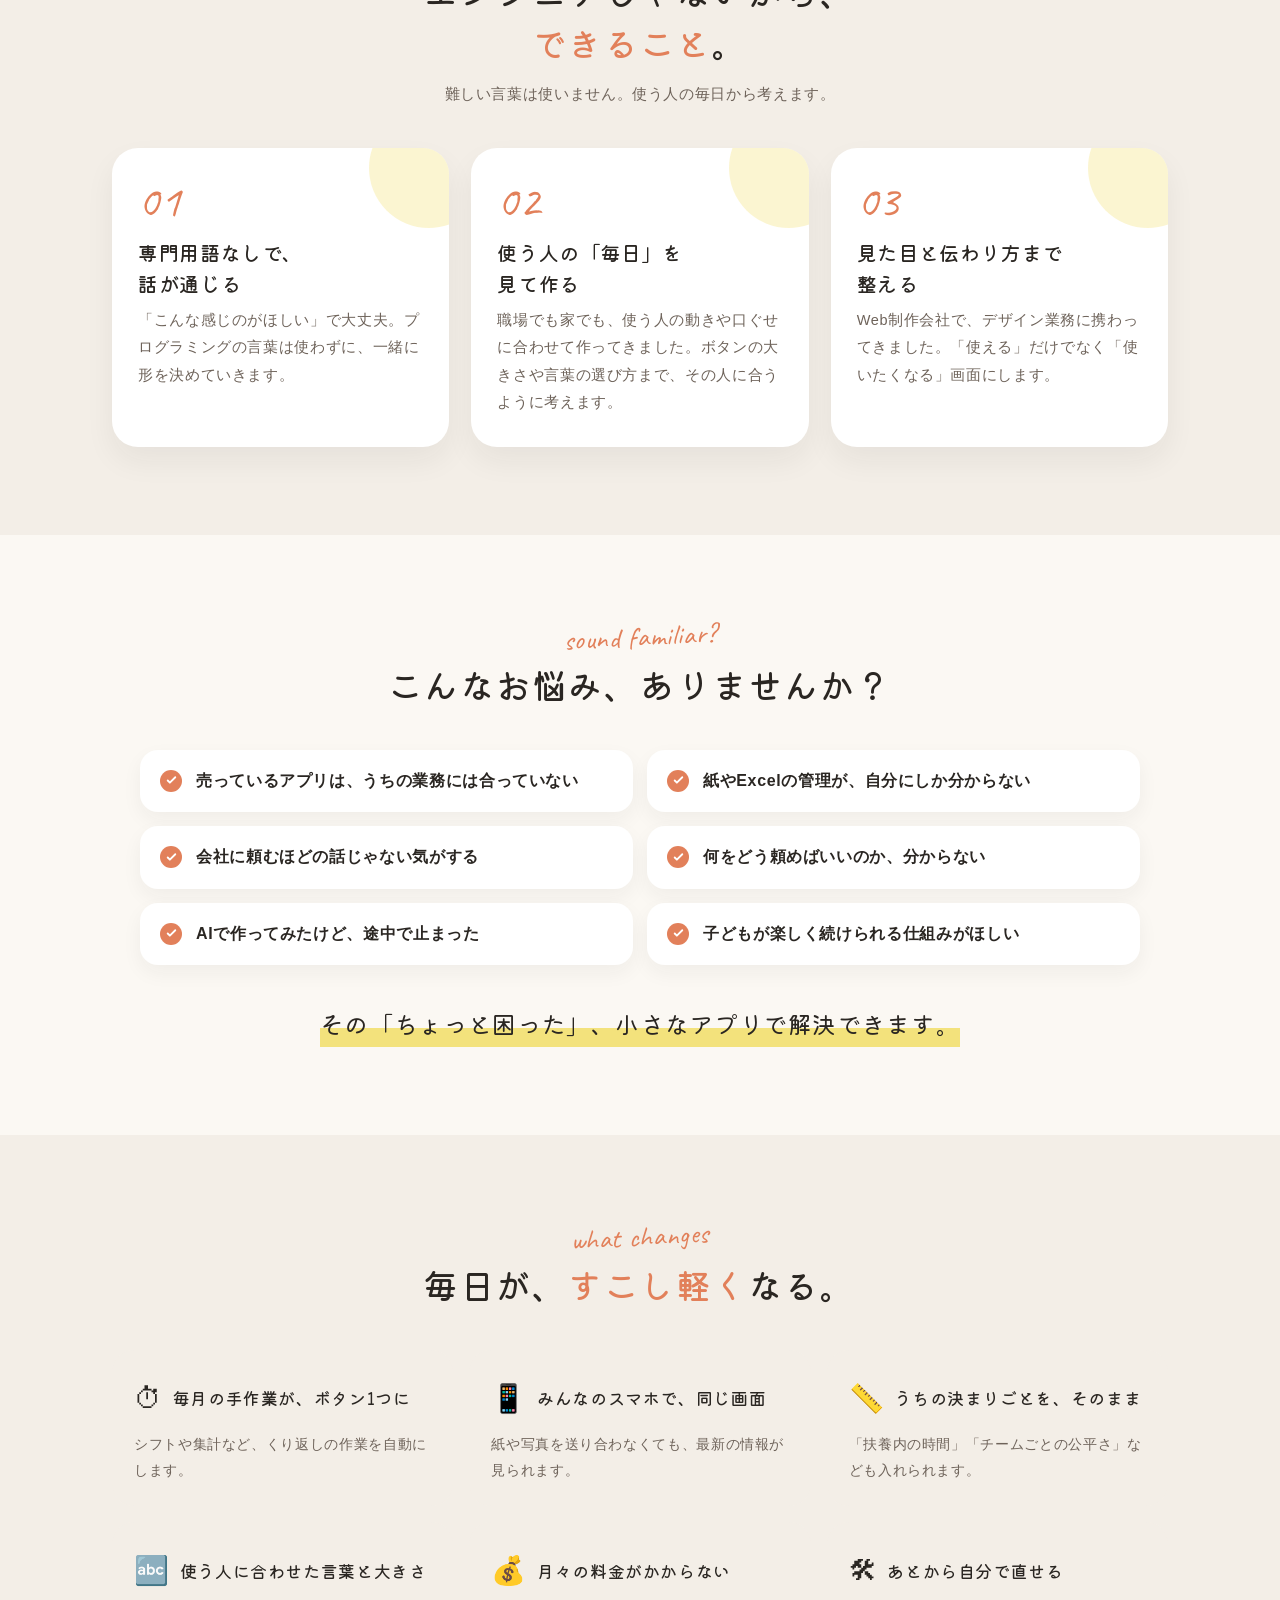
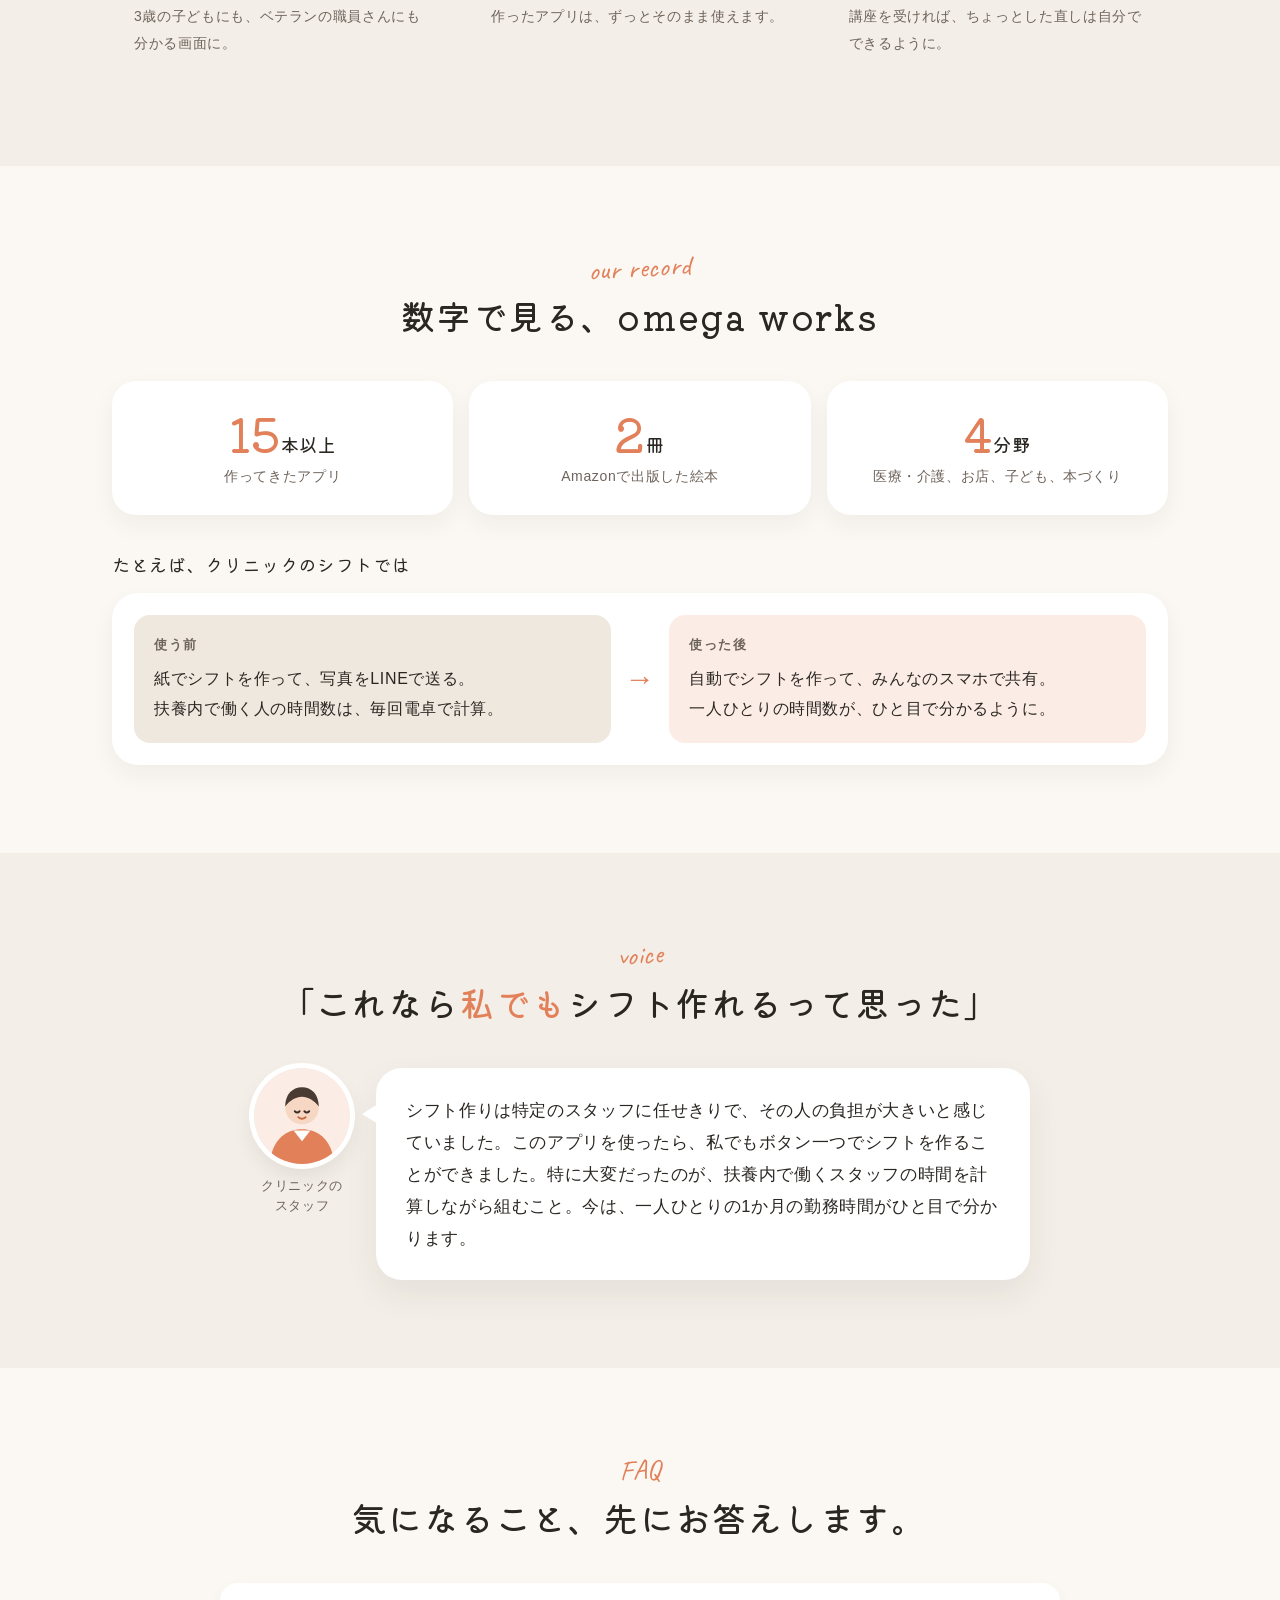
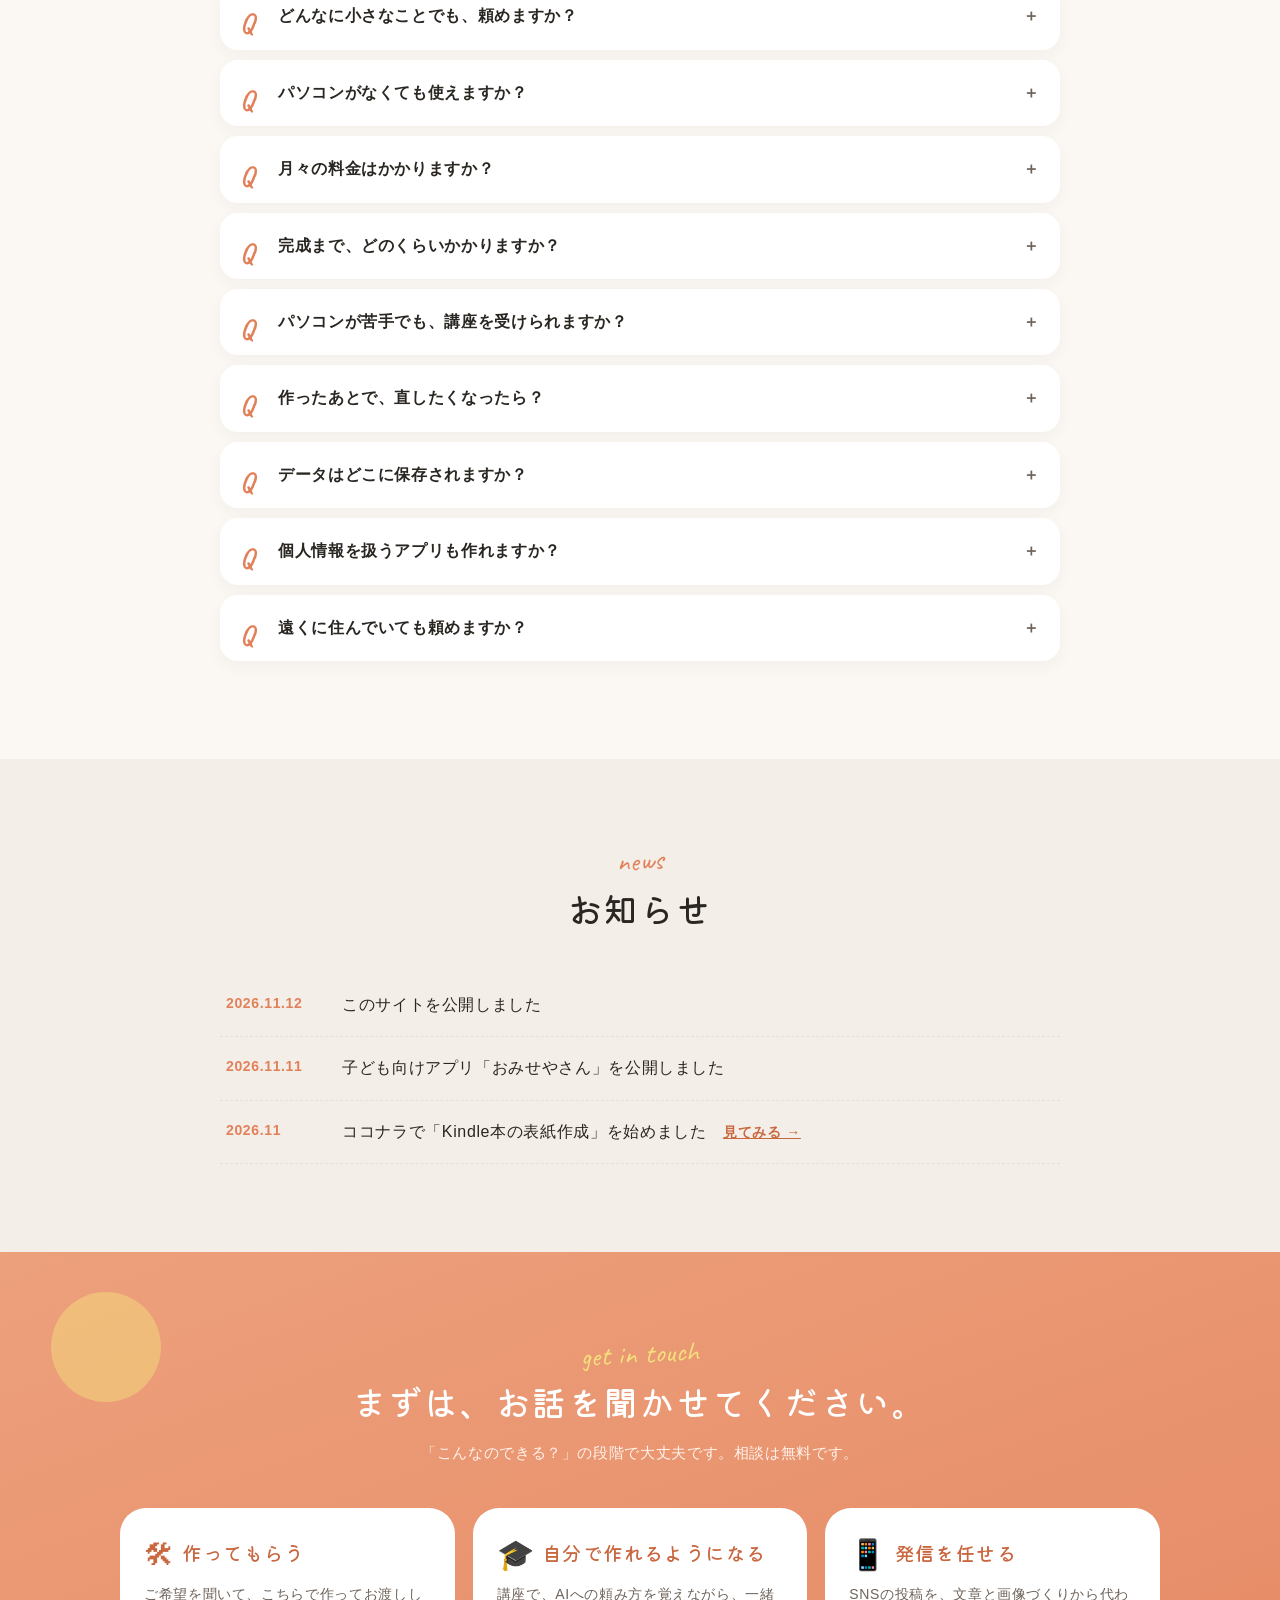
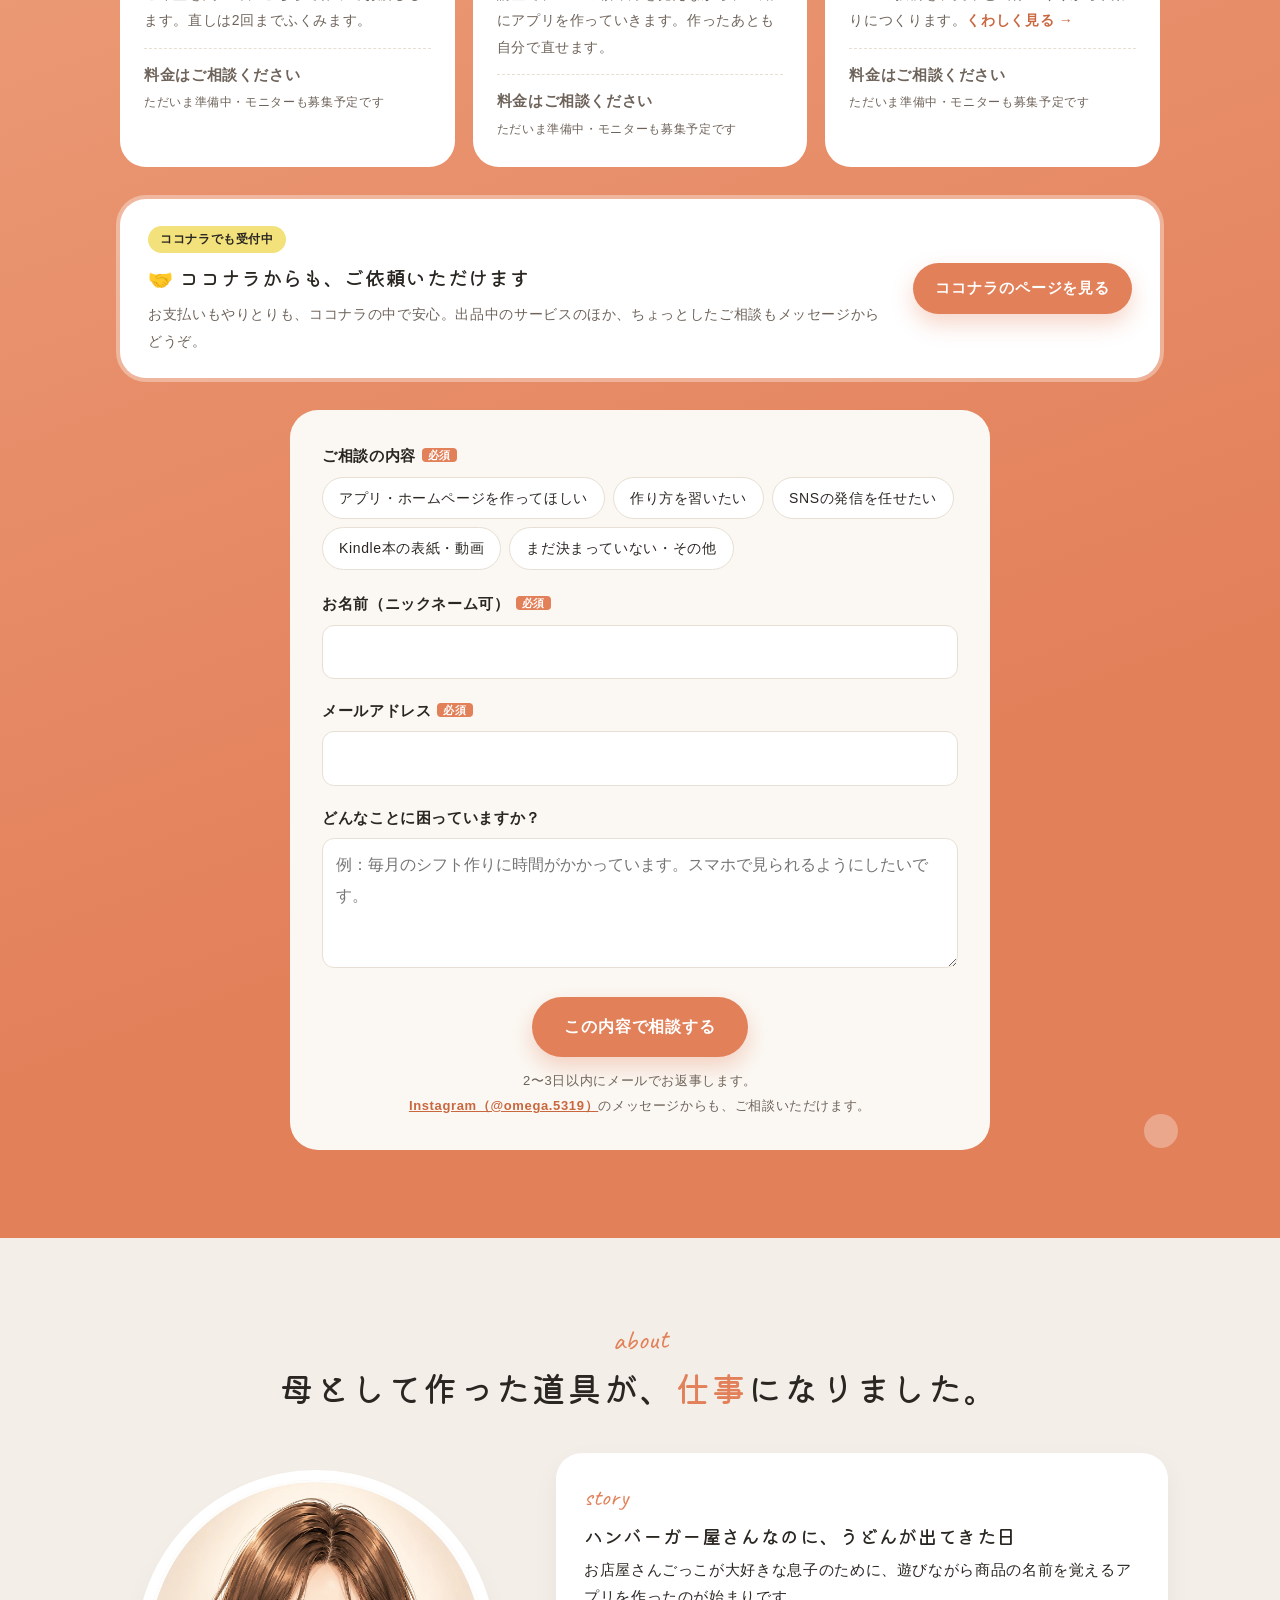
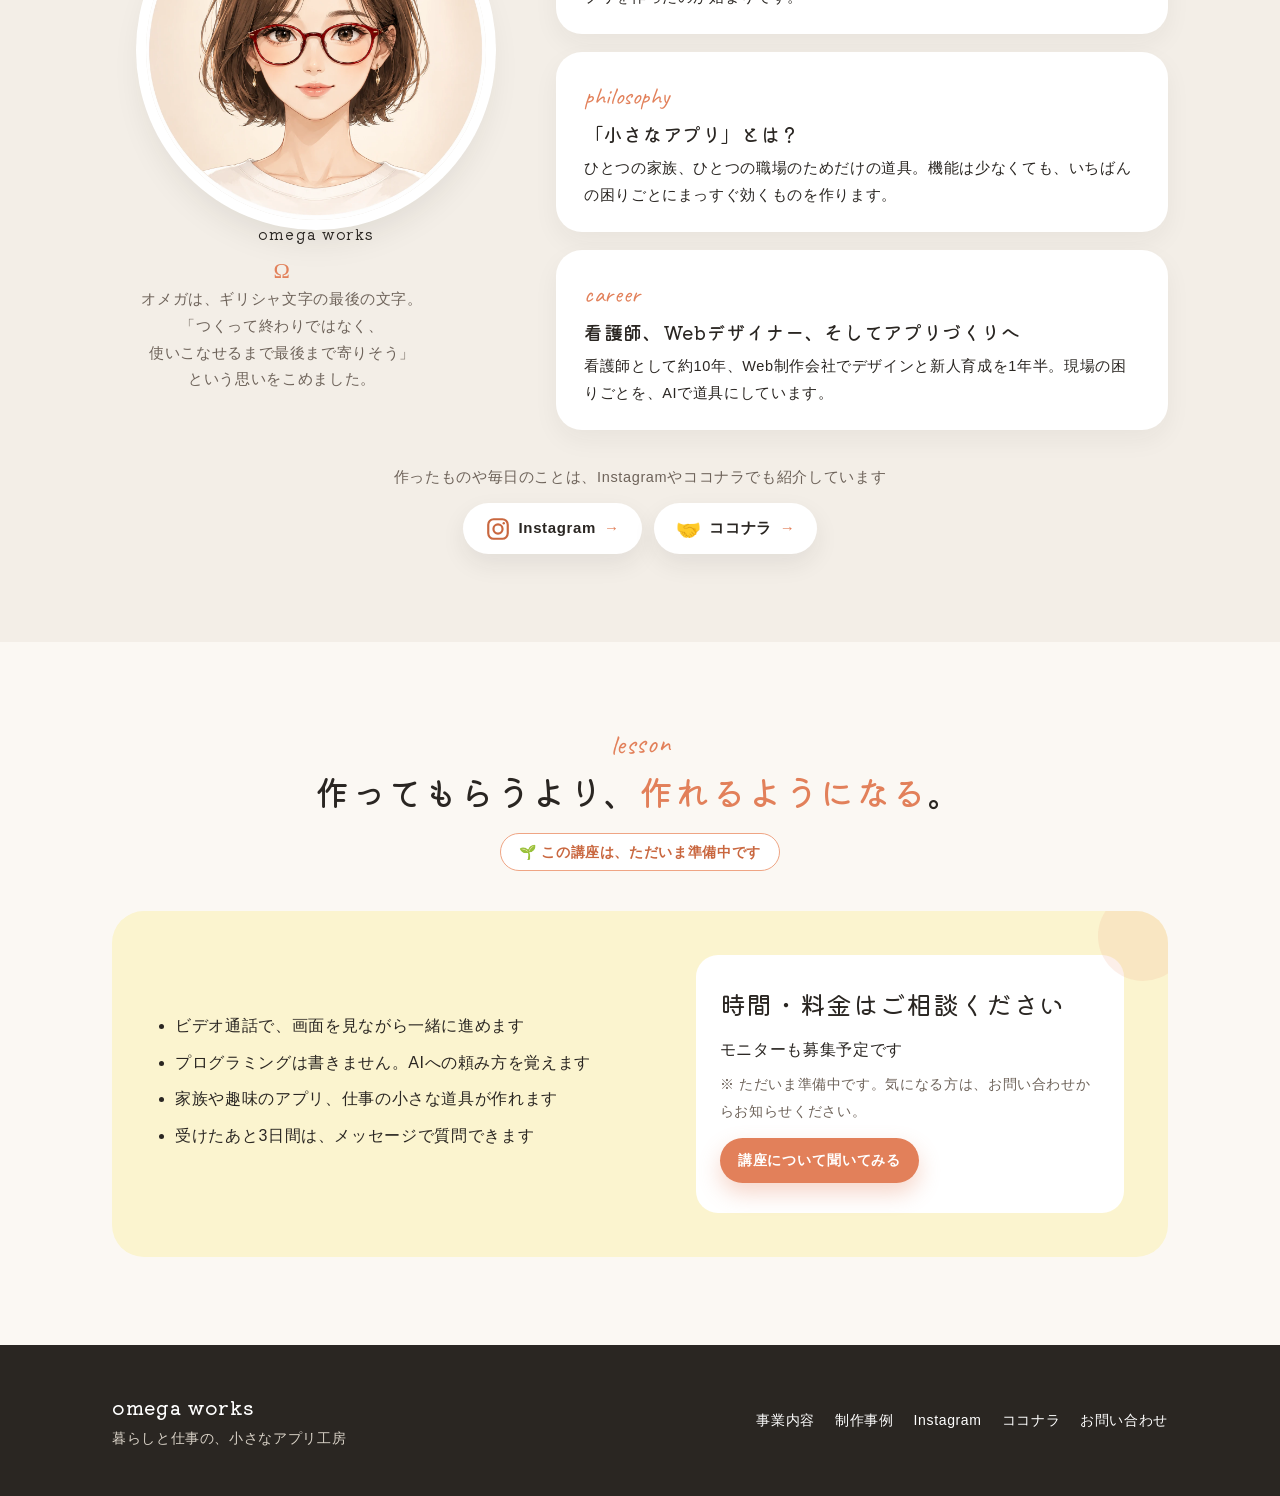
==== commit c659d0be: "管理画面で「トップ」の文言を直す（2か所）" ====
--- a/index.html
+++ b/index.html
@@ -160,9 +160,9 @@
     </div>
     <p class="ba-title">たとえば、クリニックのシフトでは</p>
     <div class="ba">
-      <div class="before"><h4>使う前</h4><p>紙でシフトを作って、写真をLINEで送る。扶養内で働く人の時間数は、毎回気をつかって手計算。</p></div>
+      <div class="before"><h4>使う前</h4><p>紙でシフトを作って、写真をLINEで送る。<br>扶養内で働く人の時間数は、毎回電卓で計算。</p></div>
       <div class="to">→</div>
-      <div class="after"><h4>使った後</h4><p>自動でシフトを作って、みんなのスマホで共有。一人ひとりの時間数が、ひと目で分かるように。</p></div>
+      <div class="after"><h4>使った後</h4><p>自動でシフトを作って、みんなのスマホで共有。<br>一人ひとりの時間数が、ひと目で分かるように。</p></div>
     </div>
   </div>
 </section>
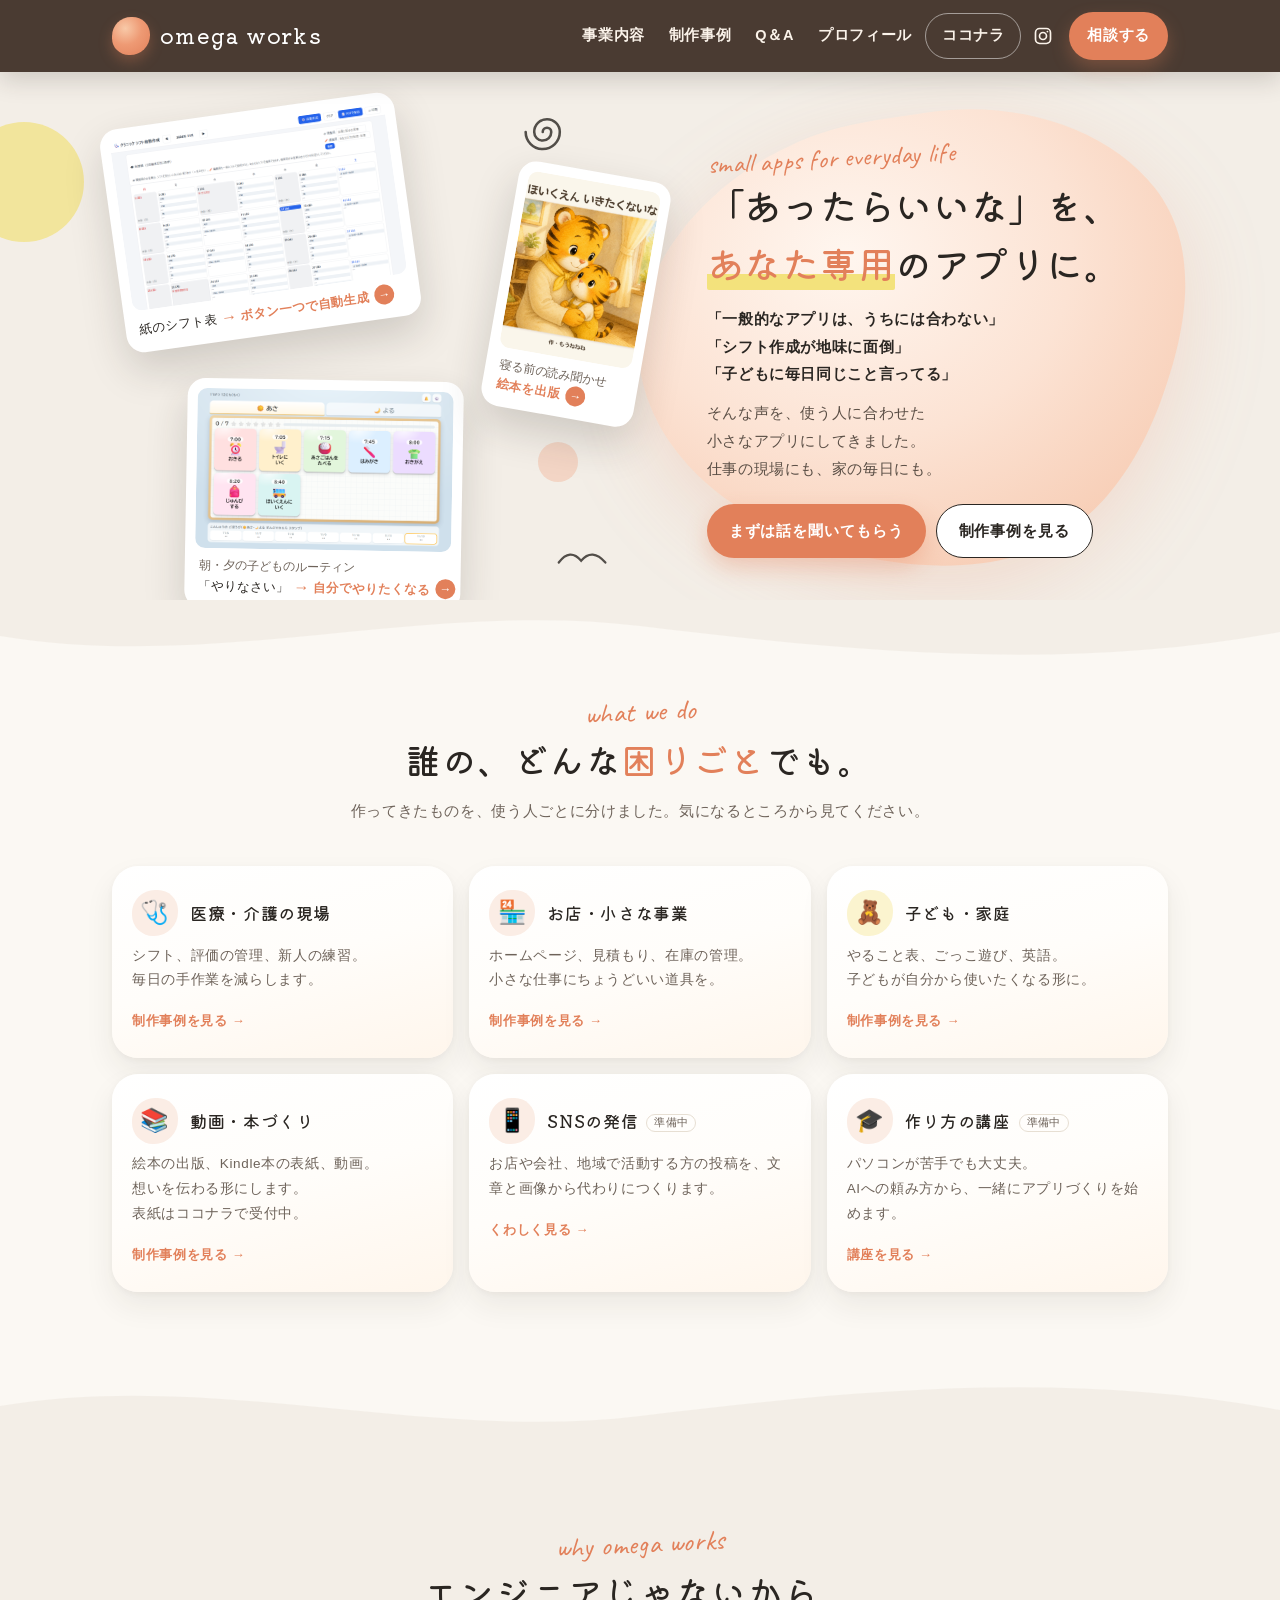
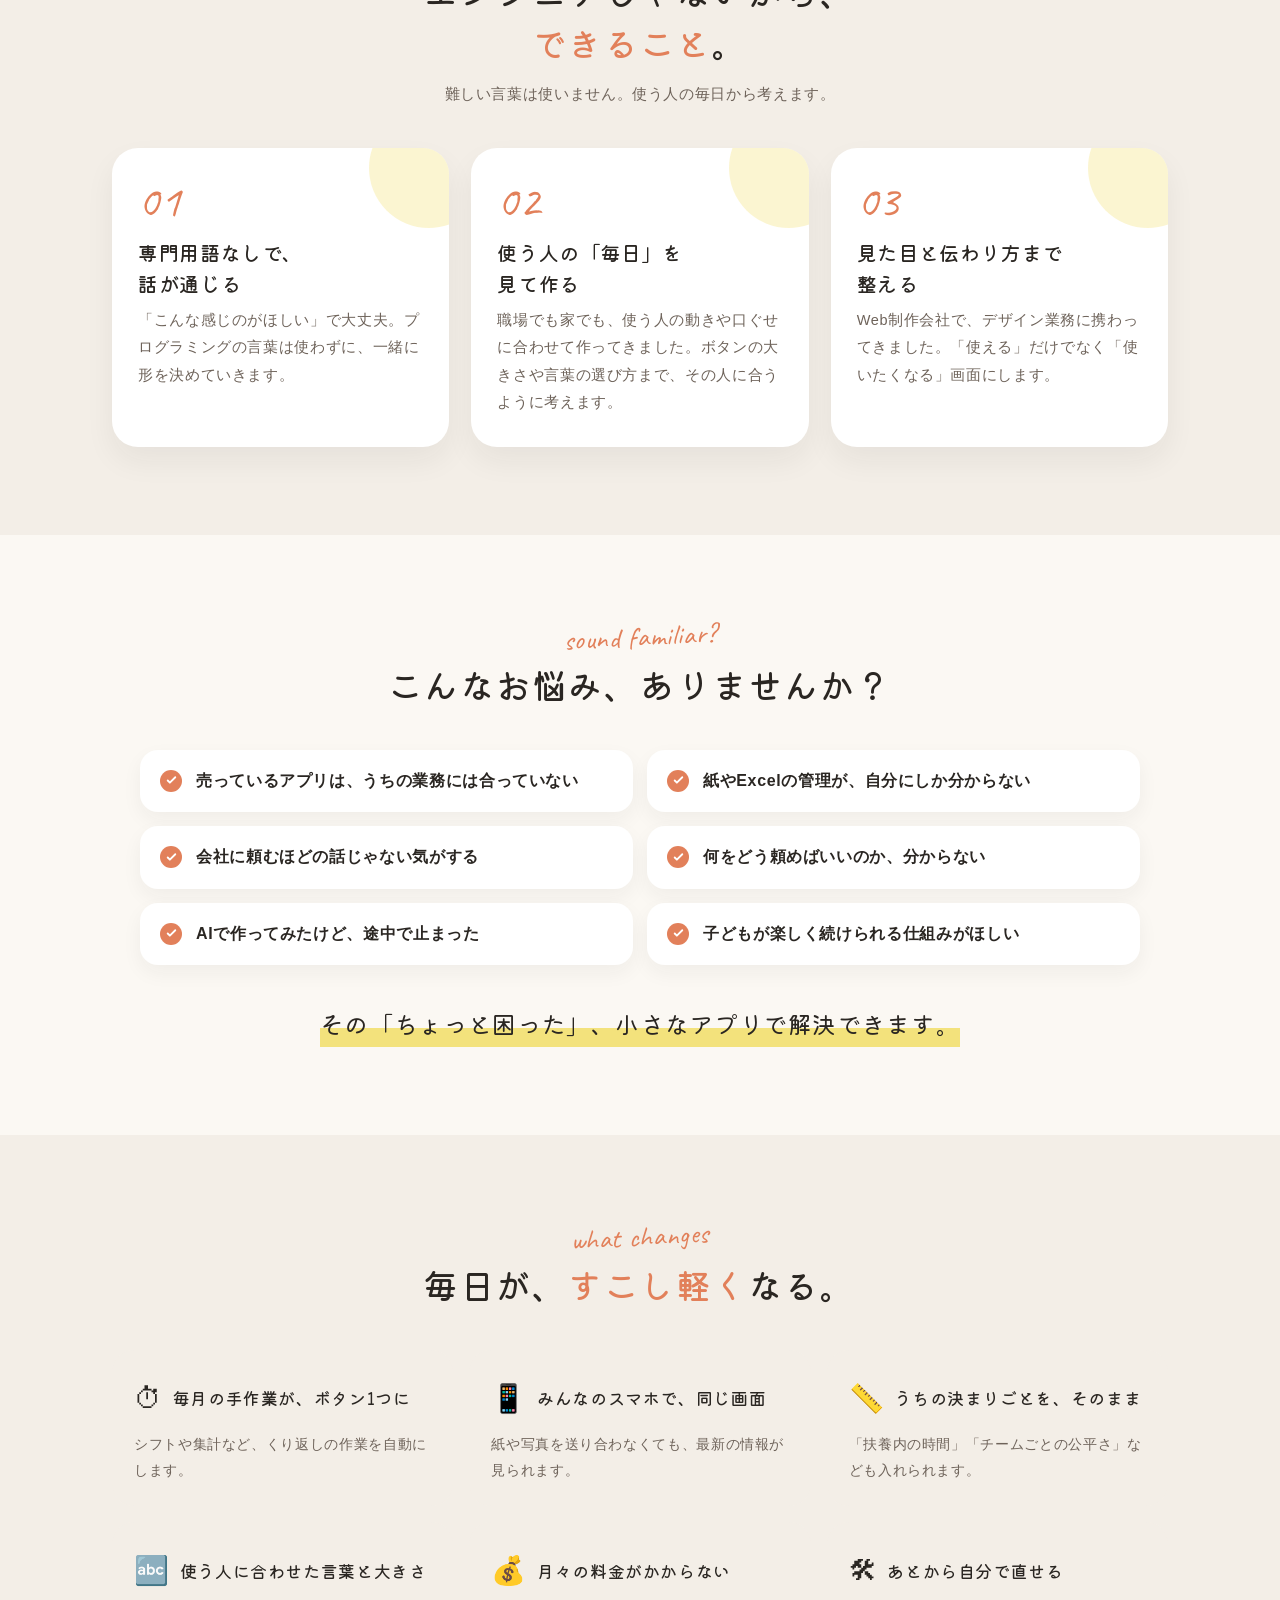
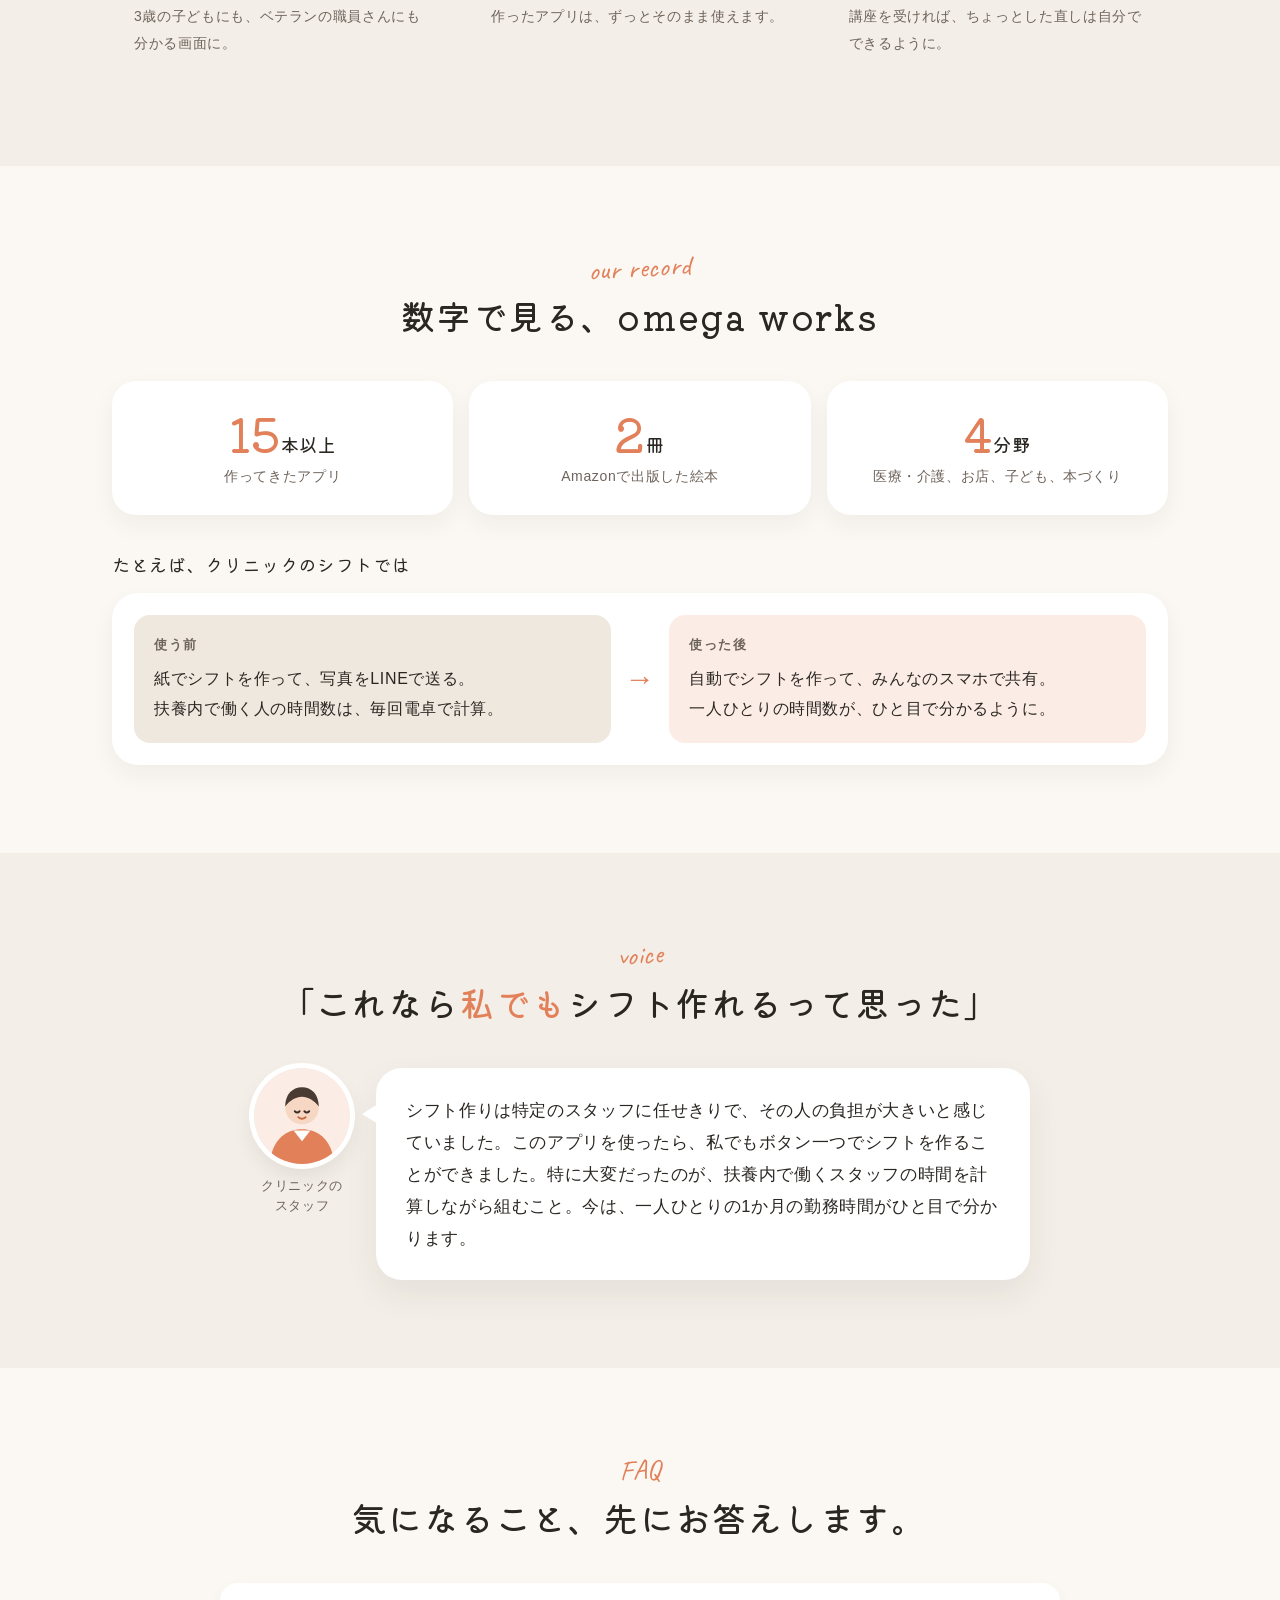
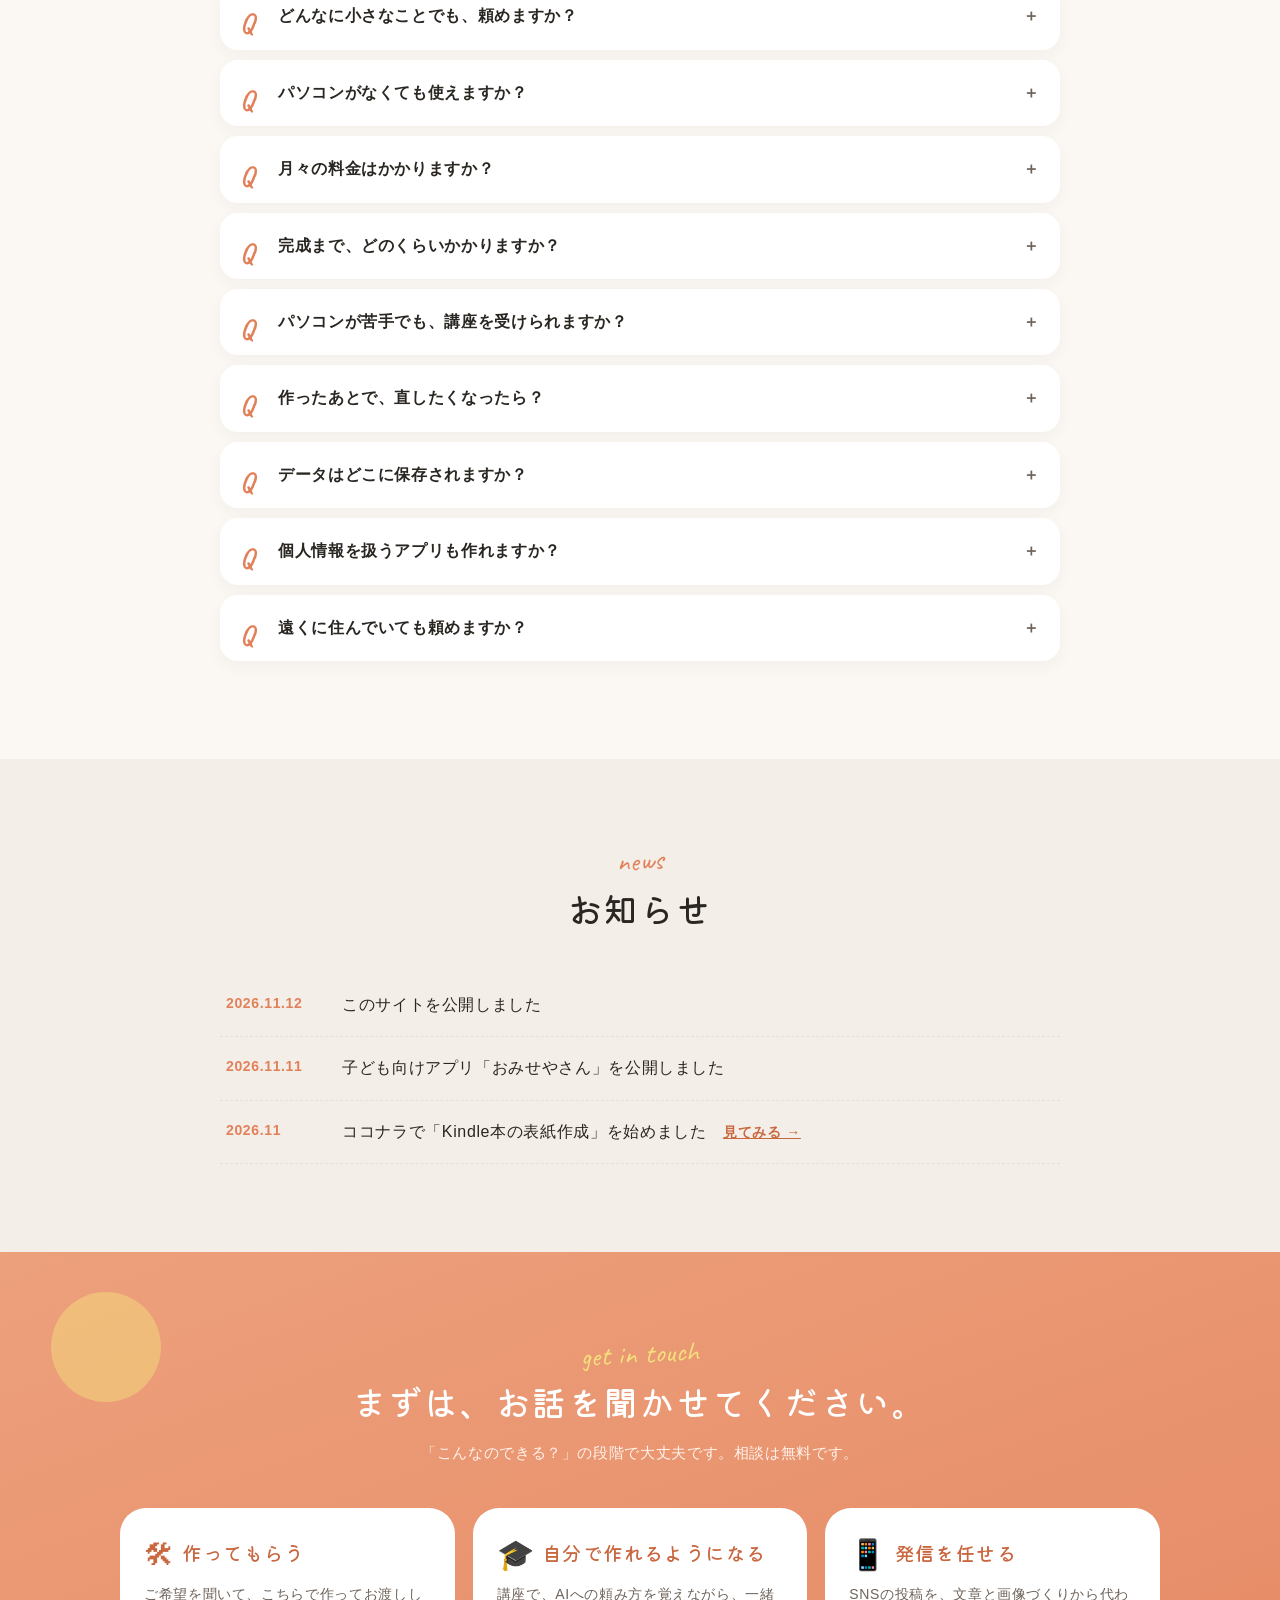
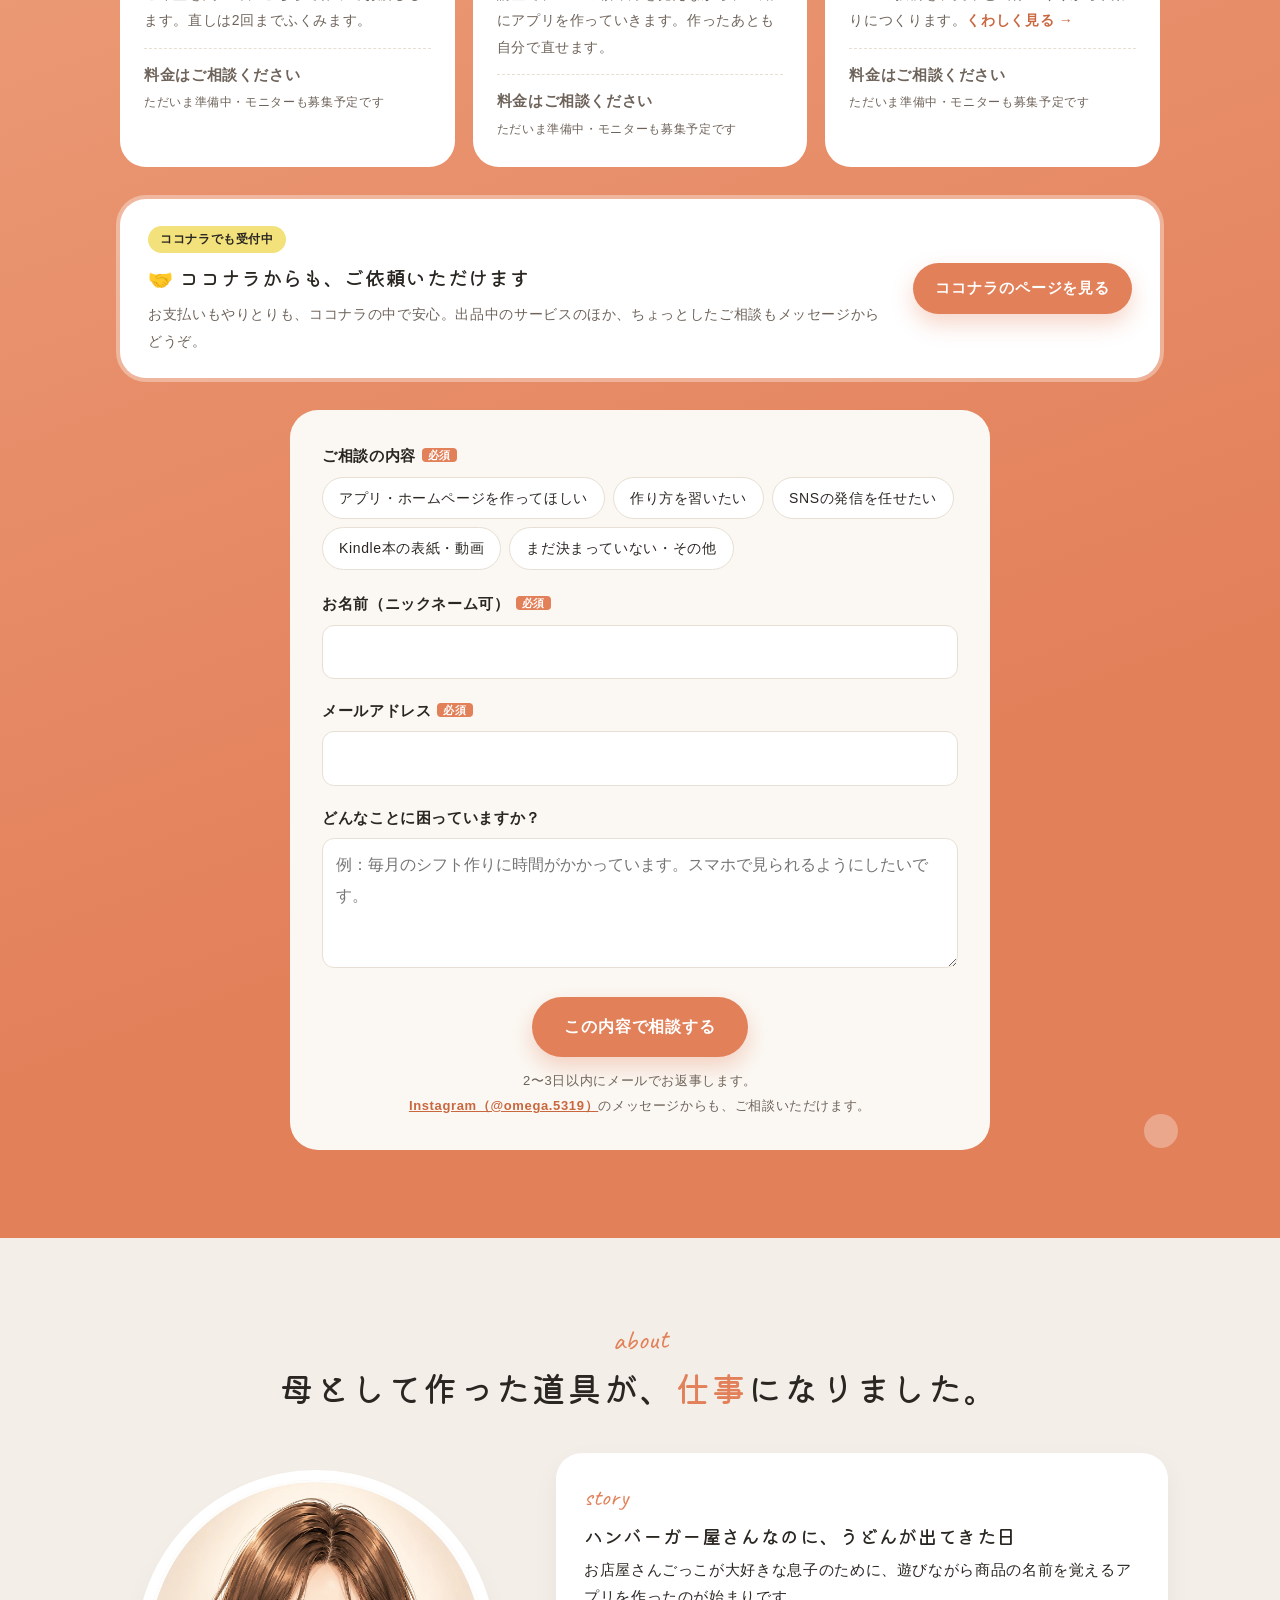
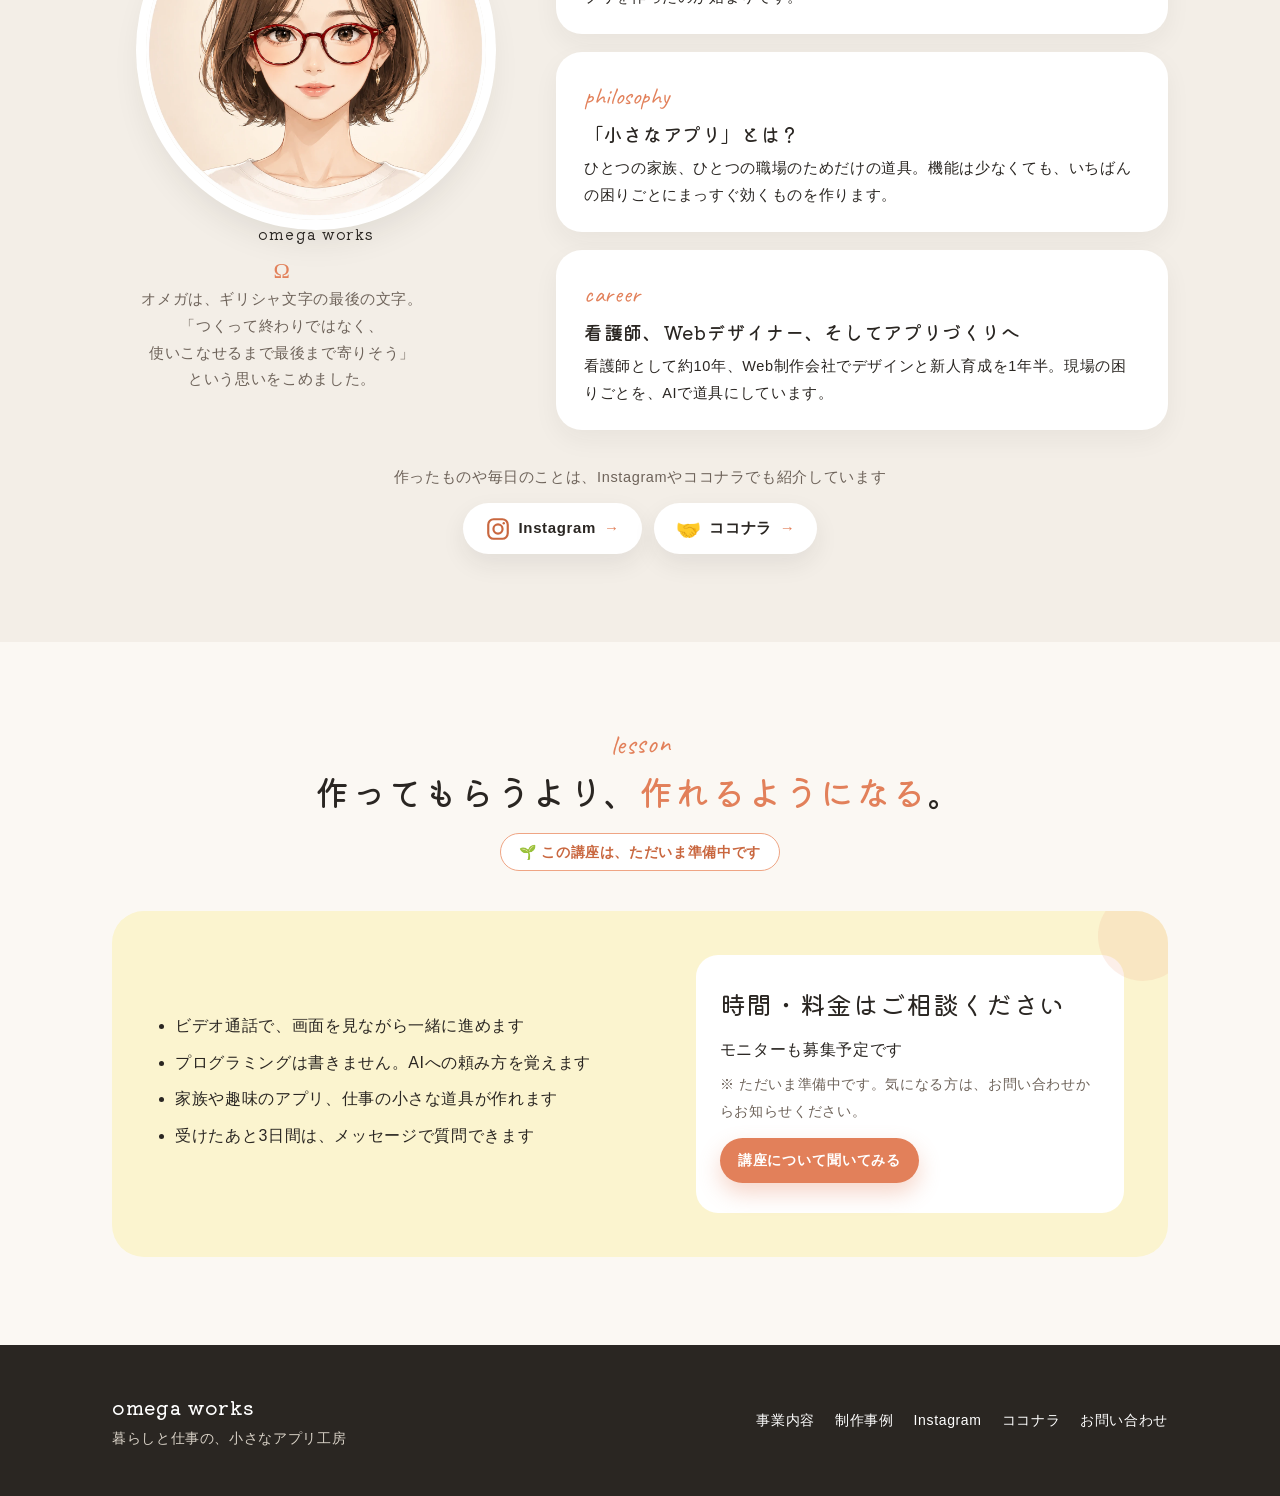
==== commit aa1d88ca: "管理画面で「トップ」を直す（1か所）" ====
--- a/index.html
+++ b/index.html
@@ -57,7 +57,7 @@
         </a>
         <a class="mv-card c2" href="works.html#kids" aria-label="制作事例を見る：子どものやること表アプリ">
           <img src="img/dekitayo.png" alt="">
-          <div class="cap"><em>朝・夕の子どものルーティン</em>「やりなさい」<span class="to">→</span><b>自分から押せる</b></div>
+          <div class="cap"><em>朝・夕の子どものルーティン</em>「やりなさい」<span class="to">→</span><b>自分でやりたくなる</b></div>
         </a>
         <a class="mv-card c3" href="works.html#book" aria-label="制作事例を見る：出版した絵本">
           <img src="img/book-hoikuen.jpg" alt="">
@@ -85,7 +85,7 @@
       <a href="works.html#shop"><span class="ic">🏪</span><h3>お店・小さな事業</h3><p>ホームページ、見積もり、在庫の管理。<br>小さな仕事にちょうどいい道具を。</p><span class="more">制作事例を見る →</span></a>
       <a class="kids" href="works.html#kids"><span class="ic">🧸</span><h3>子ども・家庭</h3><p>やること表、ごっこ遊び、英語。<br>子どもが自分から使いたくなる形に。</p><span class="more">制作事例を見る →</span></a>
       <a href="works.html#book"><span class="ic">📚</span><h3>動画・本づくり</h3><p>絵本の出版、Kindle本の表紙、動画。<br>想いを伝わる形にします。<br>表紙はココナラで受付中。</p><span class="more">制作事例を見る →</span></a>
-      <a href="sns.html"><span class="ic">📱</span><h3>SNSの発信<small class="soon">準備中</small></h3><p>お店や会社、地域で活動する方の投稿を、文章と画像から代わりにつくります。<br></p><span class="more">くわしく見る →</span></a>
+      <a href="sns.html"><span class="ic">📱</span><h3>SNSの発信<small class="soon">準備中</small></h3><p>お店や会社、地域で活動する方の投稿を、文章と画像から代わりにつくります。</p><span class="more">くわしく見る →</span></a>
       <a href="#course"><span class="ic">🎓</span><h3>作り方の講座<small class="soon">準備中</small></h3><p>パソコンが苦手でも大丈夫。<br>AIへの頼み方から、一緒にアプリづくりを始めます。</p><span class="more">講座を見る →</span></a>
     </div>
   </div>
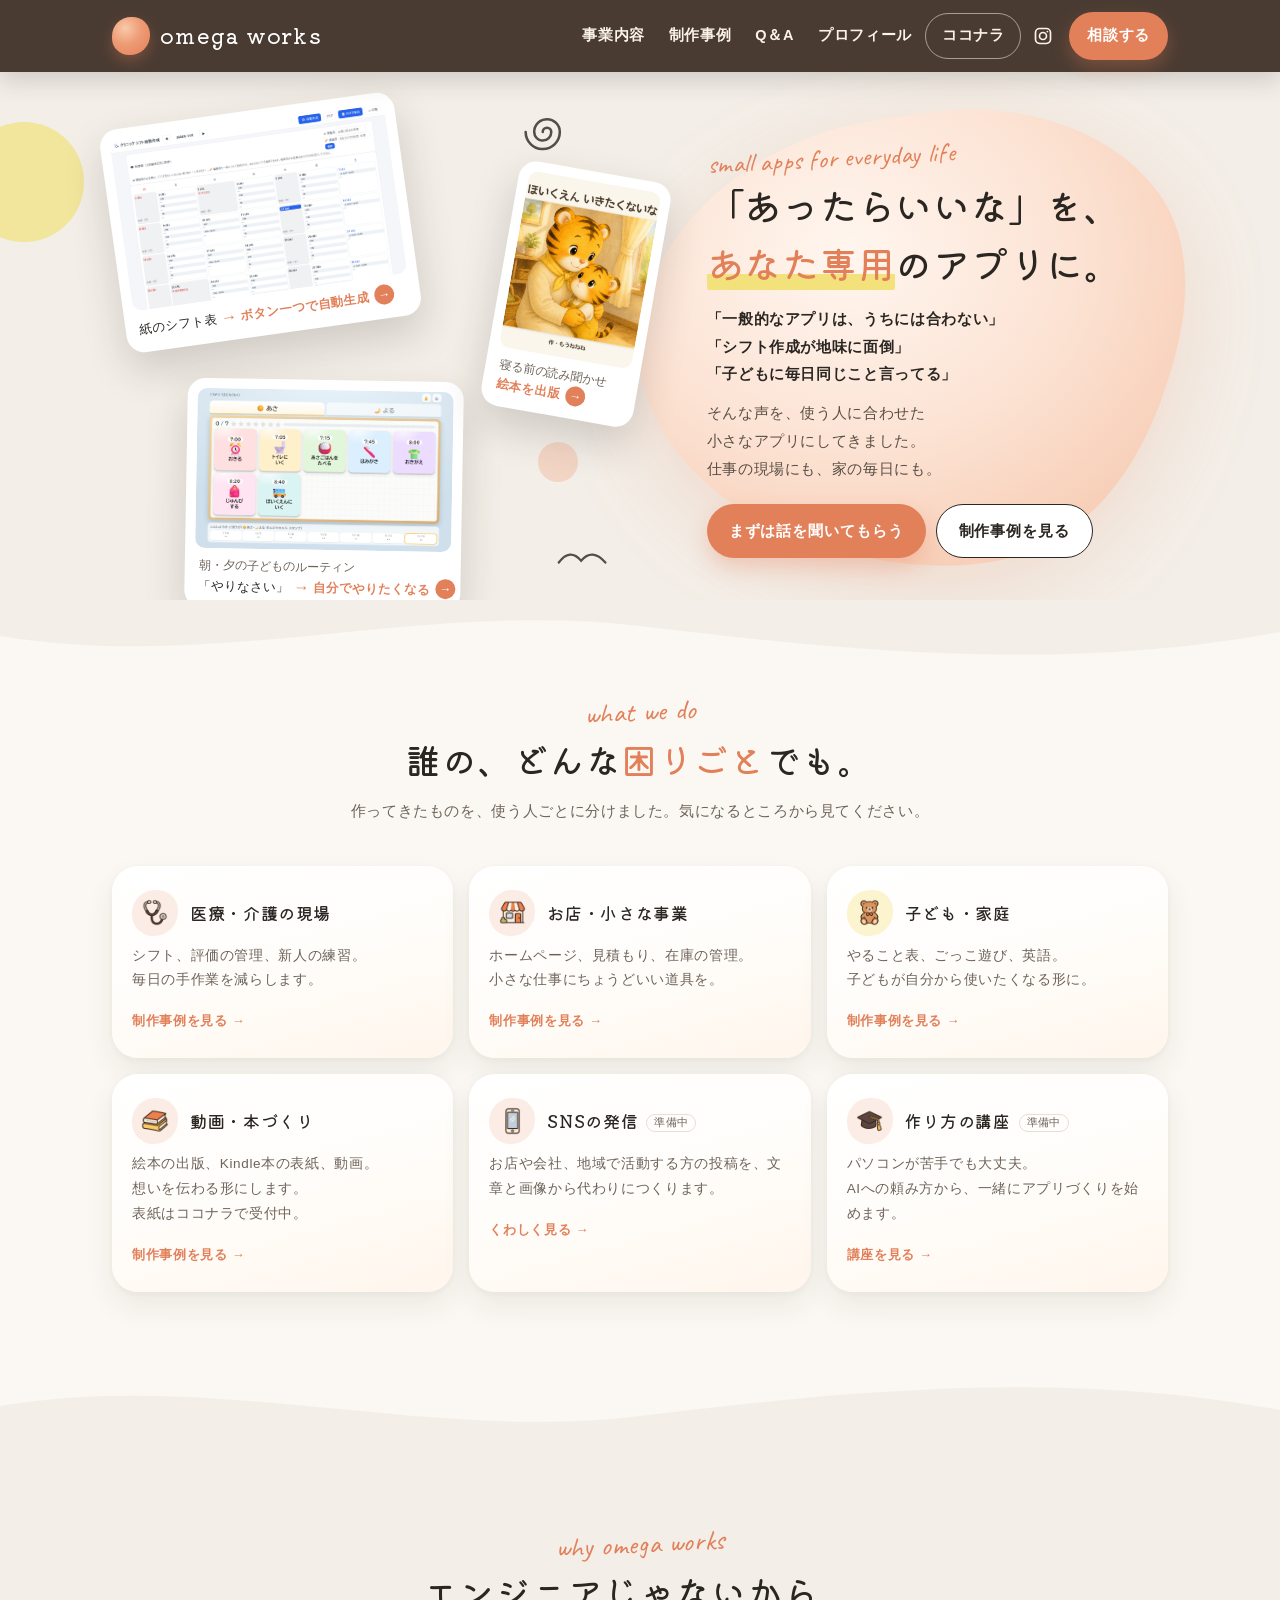
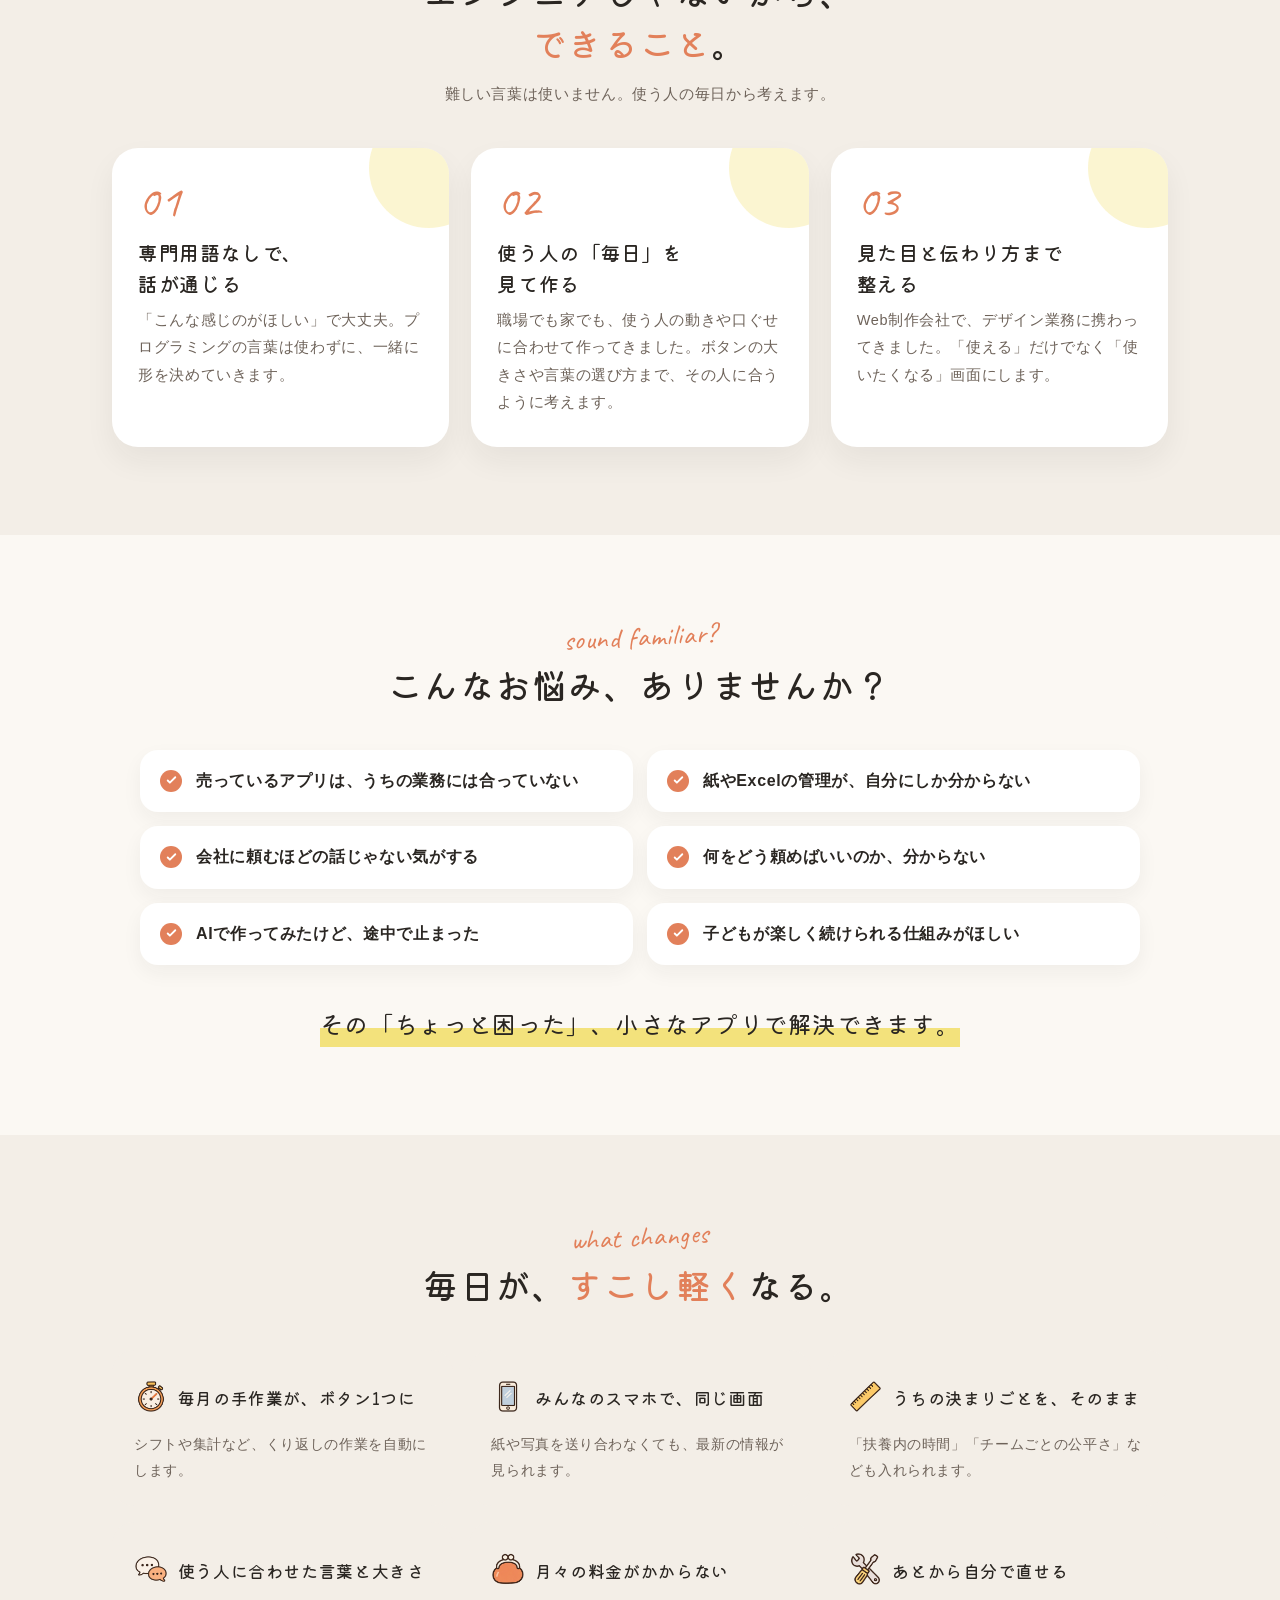
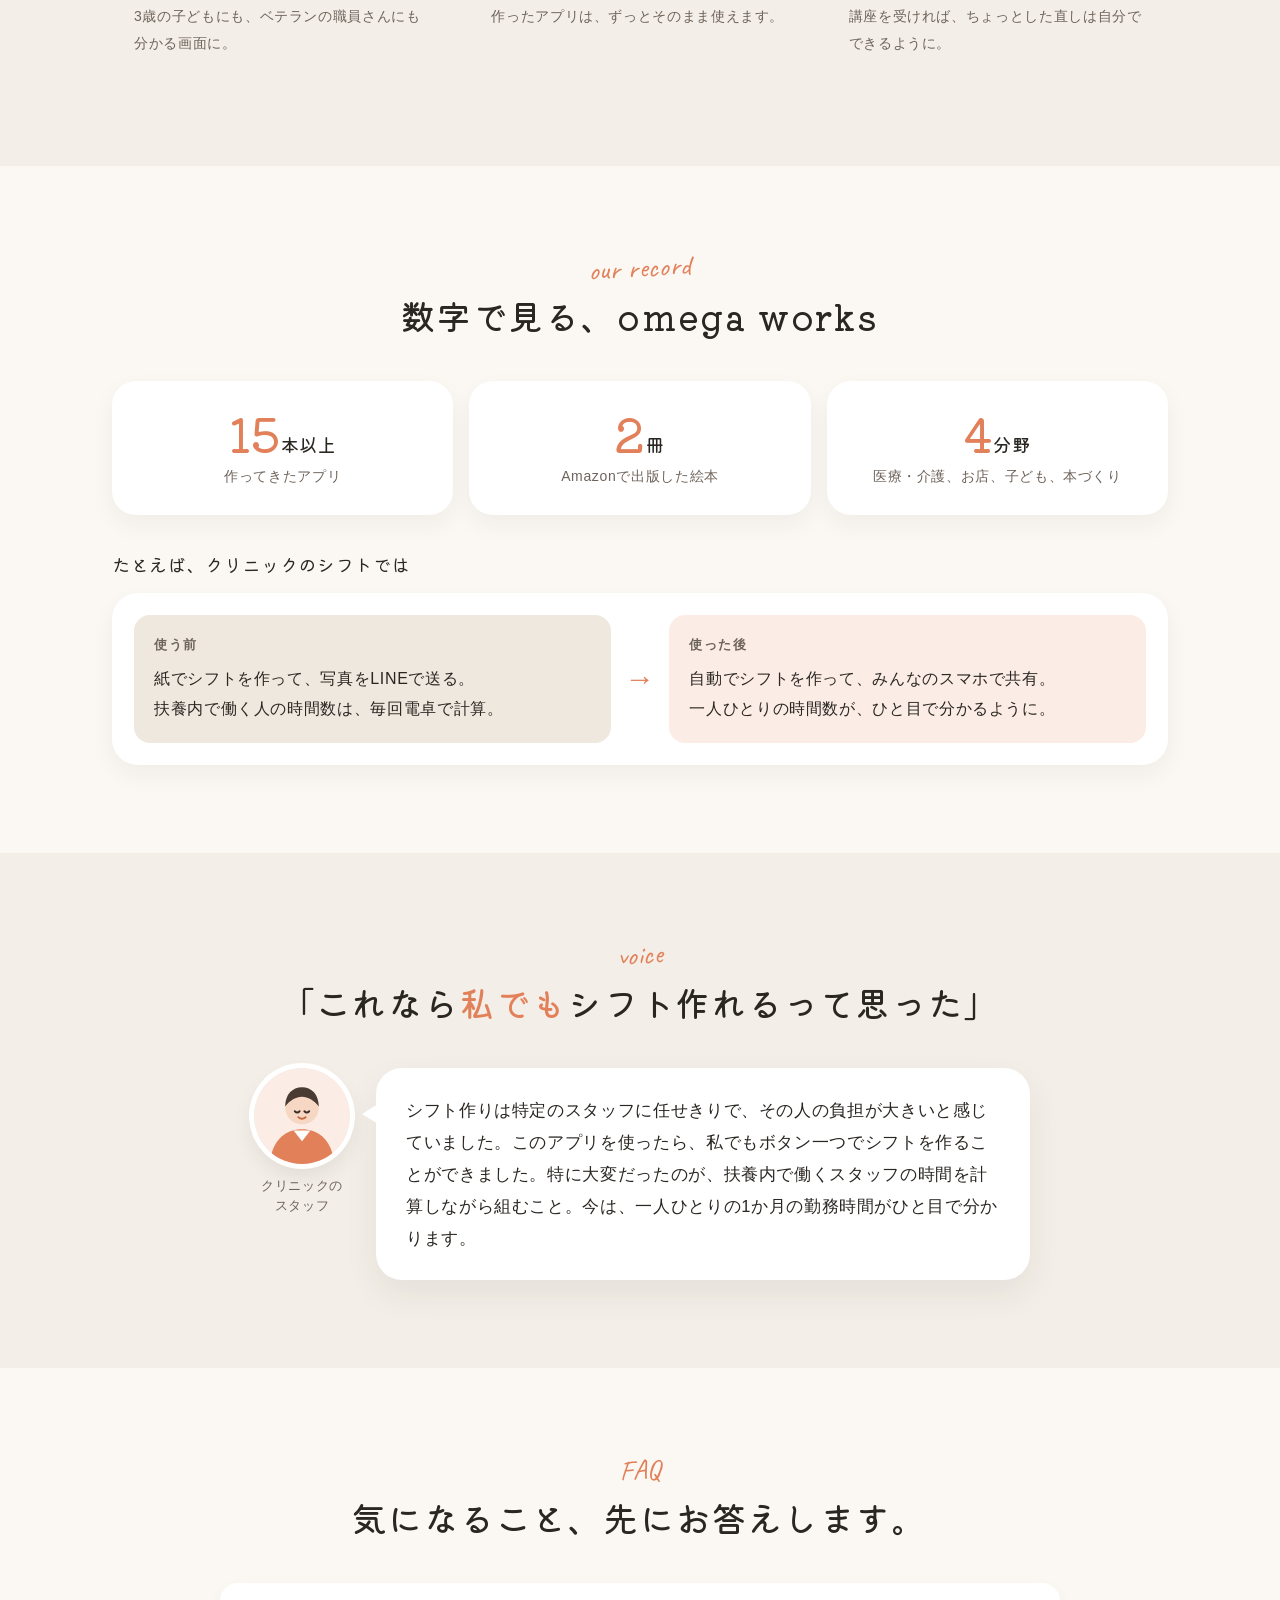
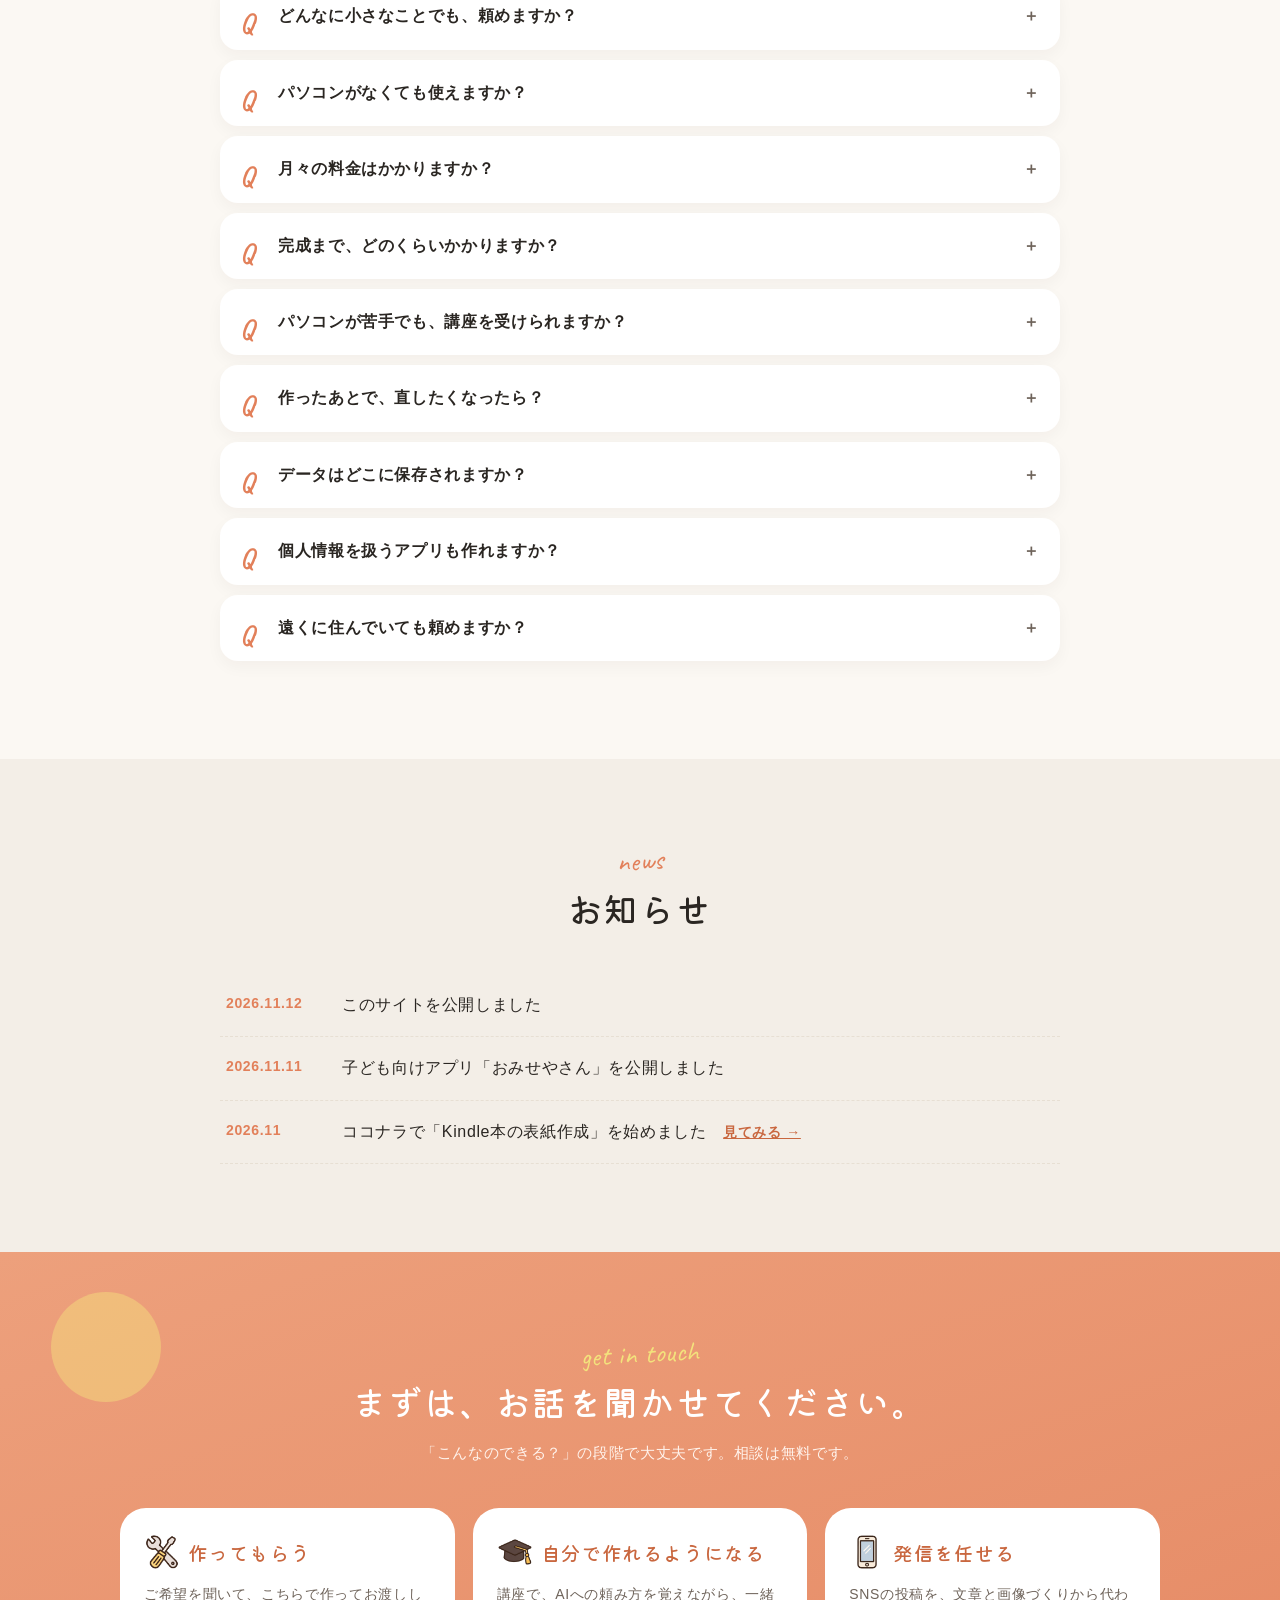
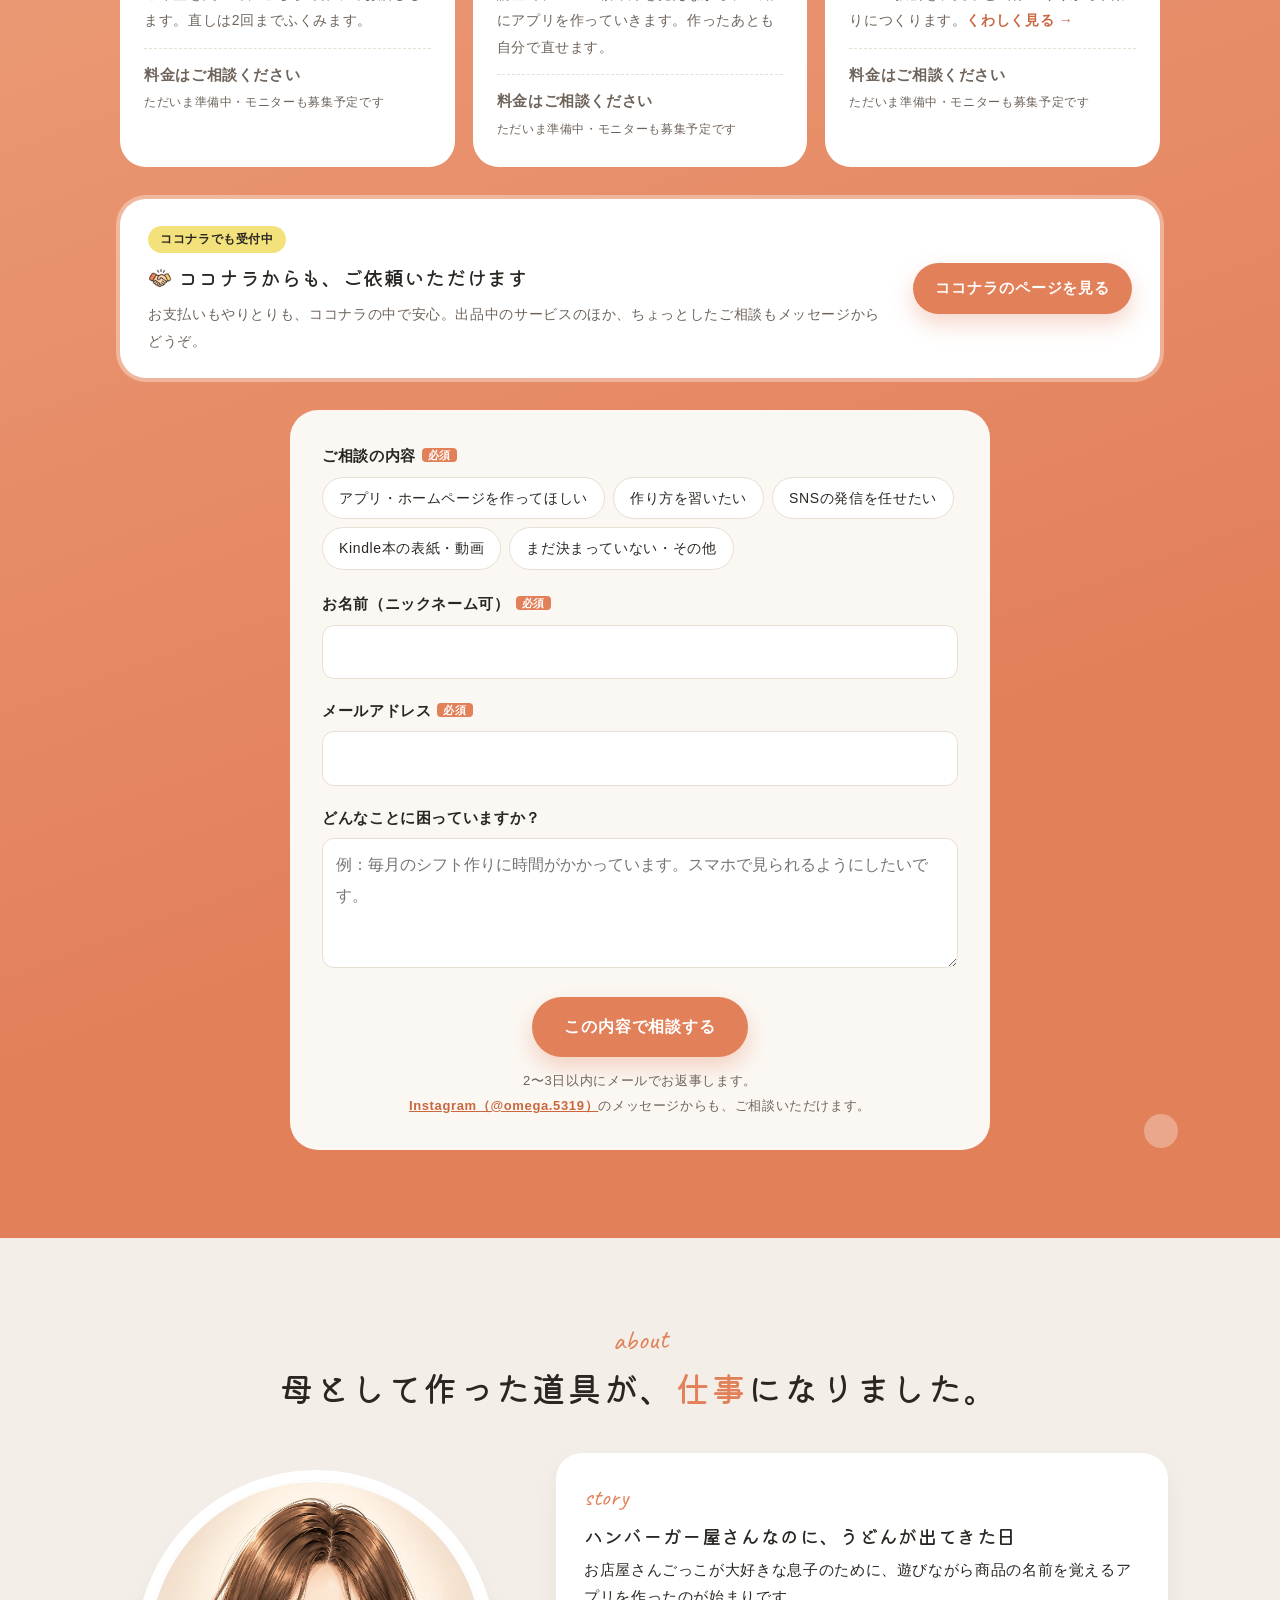
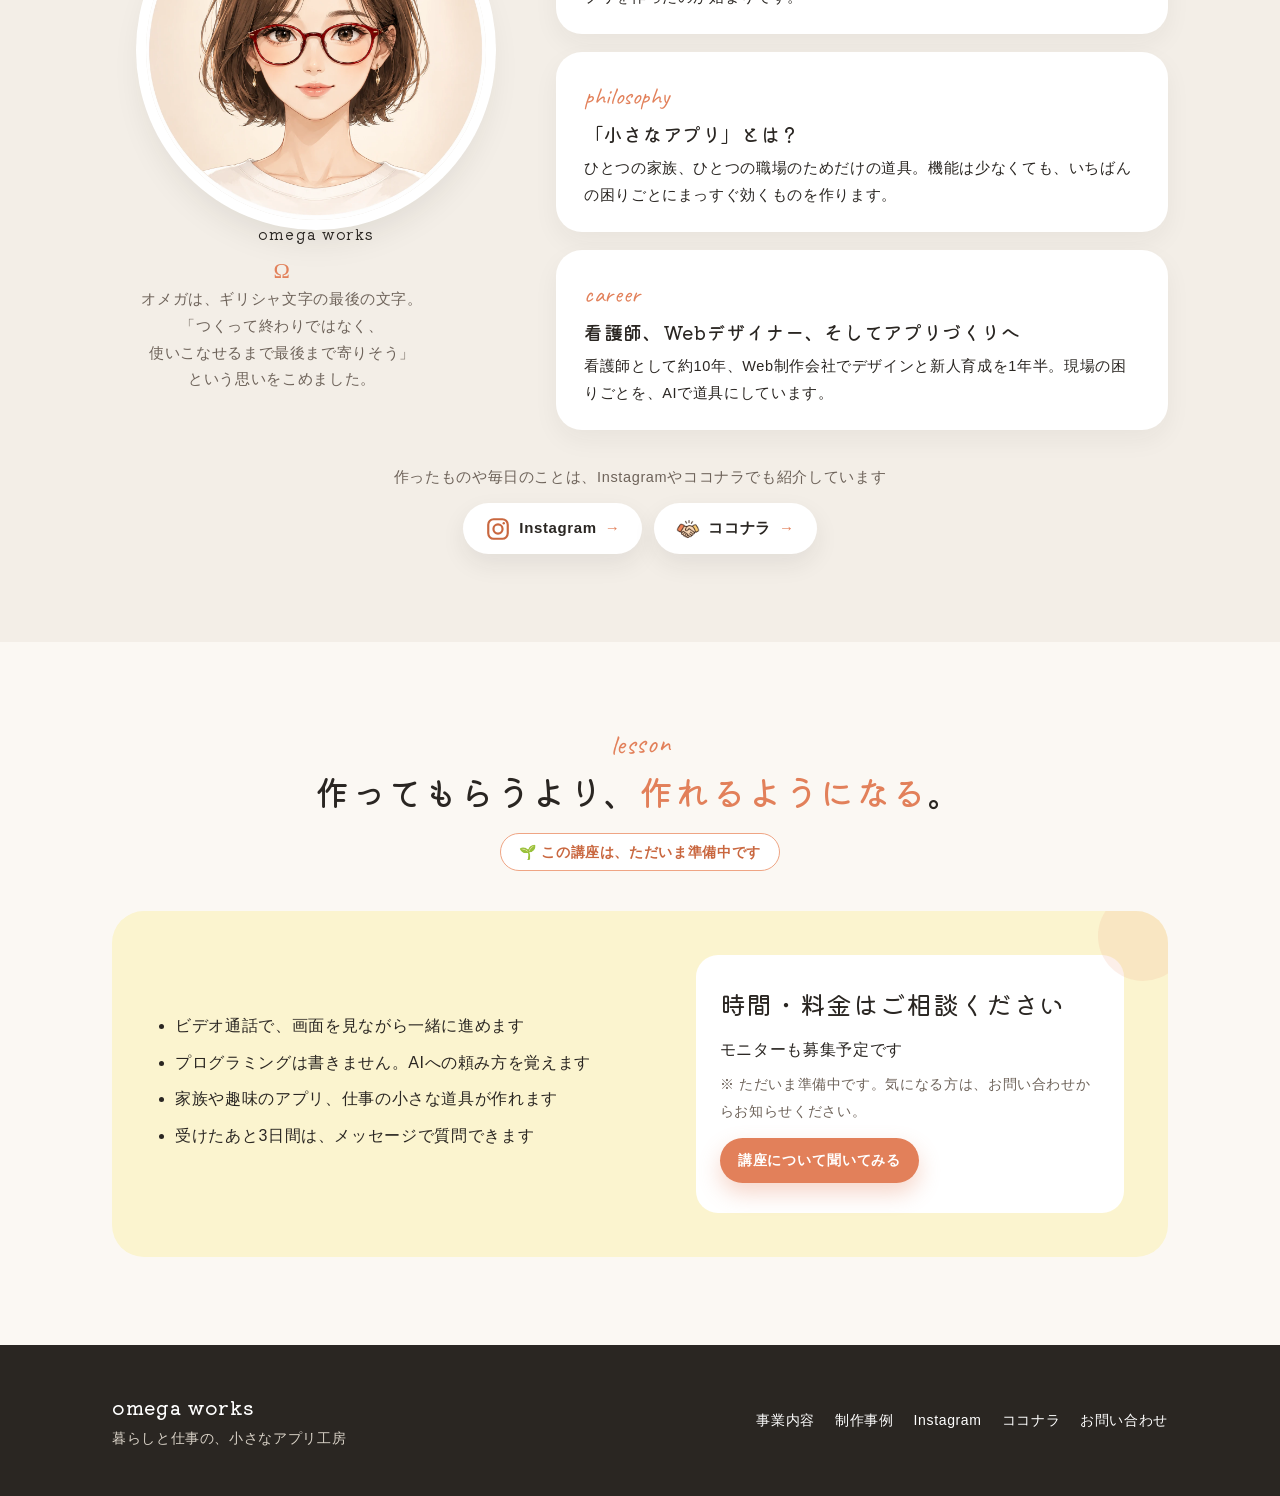
==== commit 2d6c1d87: "絵文字をChatGPTで作ったアイコン画像に入れかえ（img/icons）。管理画面でもアイコンとして差しかえられるように Co-Authored-By: Claude Opus 5.5 <norep" ====
--- a/index.html
+++ b/index.html
@@ -81,12 +81,12 @@
       <p class="lead">作ってきたものを、使う人ごとに分けました。気になるところから見てください。</p>
     </div>
     <div class="biz">
-      <a href="works.html#care"><span class="ic">🩺</span><h3>医療・介護の現場</h3><p>シフト、評価の管理、新人の練習。<br>毎日の手作業を減らします。</p><span class="more">制作事例を見る →</span></a>
-      <a href="works.html#shop"><span class="ic">🏪</span><h3>お店・小さな事業</h3><p>ホームページ、見積もり、在庫の管理。<br>小さな仕事にちょうどいい道具を。</p><span class="more">制作事例を見る →</span></a>
-      <a class="kids" href="works.html#kids"><span class="ic">🧸</span><h3>子ども・家庭</h3><p>やること表、ごっこ遊び、英語。<br>子どもが自分から使いたくなる形に。</p><span class="more">制作事例を見る →</span></a>
-      <a href="works.html#book"><span class="ic">📚</span><h3>動画・本づくり</h3><p>絵本の出版、Kindle本の表紙、動画。<br>想いを伝わる形にします。<br>表紙はココナラで受付中。</p><span class="more">制作事例を見る →</span></a>
-      <a href="sns.html"><span class="ic">📱</span><h3>SNSの発信<small class="soon">準備中</small></h3><p>お店や会社、地域で活動する方の投稿を、文章と画像から代わりにつくります。</p><span class="more">くわしく見る →</span></a>
-      <a href="#course"><span class="ic">🎓</span><h3>作り方の講座<small class="soon">準備中</small></h3><p>パソコンが苦手でも大丈夫。<br>AIへの頼み方から、一緒にアプリづくりを始めます。</p><span class="more">講座を見る →</span></a>
+      <a href="works.html#care"><span class="ic"><img class="emo" src="img/icons/stethoscope.png" alt=""></span><h3>医療・介護の現場</h3><p>シフト、評価の管理、新人の練習。<br>毎日の手作業を減らします。</p><span class="more">制作事例を見る →</span></a>
+      <a href="works.html#shop"><span class="ic"><img class="emo" src="img/icons/shop.png" alt=""></span><h3>お店・小さな事業</h3><p>ホームページ、見積もり、在庫の管理。<br>小さな仕事にちょうどいい道具を。</p><span class="more">制作事例を見る →</span></a>
+      <a class="kids" href="works.html#kids"><span class="ic"><img class="emo" src="img/icons/bear.png" alt=""></span><h3>子ども・家庭</h3><p>やること表、ごっこ遊び、英語。<br>子どもが自分から使いたくなる形に。</p><span class="more">制作事例を見る →</span></a>
+      <a href="works.html#book"><span class="ic"><img class="emo" src="img/icons/books.png" alt=""></span><h3>動画・本づくり</h3><p>絵本の出版、Kindle本の表紙、動画。<br>想いを伝わる形にします。<br>表紙はココナラで受付中。</p><span class="more">制作事例を見る →</span></a>
+      <a href="sns.html"><span class="ic"><img class="emo" src="img/icons/phone.png" alt=""></span><h3>SNSの発信<small class="soon">準備中</small></h3><p>お店や会社、地域で活動する方の投稿を、文章と画像から代わりにつくります。</p><span class="more">くわしく見る →</span></a>
+      <a href="#course"><span class="ic"><img class="emo" src="img/icons/graduation.png" alt=""></span><h3>作り方の講座<small class="soon">準備中</small></h3><p>パソコンが苦手でも大丈夫。<br>AIへの頼み方から、一緒にアプリづくりを始めます。</p><span class="more">講座を見る →</span></a>
     </div>
   </div>
 </section>
@@ -136,12 +136,12 @@
       <h2>毎日が、<span class="pop">すこし軽く</span>なる。</h2>
     </div>
     <div class="bene">
-      <div><span class="ic">⏱</span><h3>毎月の手作業が、ボタン1つに</h3><p>シフトや集計など、くり返しの作業を自動にします。</p></div>
-      <div><span class="ic">📱</span><h3>みんなのスマホで、同じ画面</h3><p>紙や写真を送り合わなくても、最新の情報が見られます。</p></div>
-      <div><span class="ic">📏</span><h3>うちの決まりごとを、そのまま</h3><p>「扶養内の時間」「チームごとの公平さ」なども入れられます。</p></div>
-      <div><span class="ic">🔤</span><h3>使う人に合わせた言葉と大きさ</h3><p>3歳の子どもにも、ベテランの職員さんにも分かる画面に。</p></div>
-      <div><span class="ic">💰</span><h3>月々の料金がかからない</h3><p>作ったアプリは、ずっとそのまま使えます。</p></div>
-      <div><span class="ic">🛠</span><h3>あとから自分で直せる</h3><p>講座を受ければ、ちょっとした直しは自分でできるように。</p></div>
+      <div><span class="ic"><img class="emo" src="img/icons/stopwatch.png" alt=""></span><h3>毎月の手作業が、ボタン1つに</h3><p>シフトや集計など、くり返しの作業を自動にします。</p></div>
+      <div><span class="ic"><img class="emo" src="img/icons/phone.png" alt=""></span><h3>みんなのスマホで、同じ画面</h3><p>紙や写真を送り合わなくても、最新の情報が見られます。</p></div>
+      <div><span class="ic"><img class="emo" src="img/icons/ruler.png" alt=""></span><h3>うちの決まりごとを、そのまま</h3><p>「扶養内の時間」「チームごとの公平さ」なども入れられます。</p></div>
+      <div><span class="ic"><img class="emo" src="img/icons/talk.png" alt=""></span><h3>使う人に合わせた言葉と大きさ</h3><p>3歳の子どもにも、ベテランの職員さんにも分かる画面に。</p></div>
+      <div><span class="ic"><img class="emo" src="img/icons/purse.png" alt=""></span><h3>月々の料金がかからない</h3><p>作ったアプリは、ずっとそのまま使えます。</p></div>
+      <div><span class="ic"><img class="emo" src="img/icons/tools.png" alt=""></span><h3>あとから自分で直せる</h3><p>講座を受ければ、ちょっとした直しは自分でできるように。</p></div>
     </div>
   </div>
 </section>
@@ -228,12 +228,12 @@
       <p class="lead">「こんなのできる？」の段階で大丈夫です。相談は無料です。</p>
     </div>
     <div class="paths">
-      <div class="path"><h3><span class="pi">🛠</span>作ってもらう</h3><p>ご希望を聞いて、こちらで作ってお渡しします。直しは2回までふくみます。</p><p class="price"><b>料金はご相談ください</b><small>ただいま準備中・モニターも募集予定です</small></p></div>
-      <div class="path"><h3><span class="pi">🎓</span>自分で作れるようになる</h3><p>講座で、AIへの頼み方を覚えながら、一緒にアプリを作っていきます。作ったあとも自分で直せます。</p><p class="price"><b>料金はご相談ください</b><small>ただいま準備中・モニターも募集予定です</small></p></div>
-      <div class="path"><h3><span class="pi">📱</span>発信を任せる</h3><p>SNSの投稿を、文章と画像づくりから代わりにつくります。<a href="sns.html">くわしく見る →</a></p><p class="price"><b>料金はご相談ください</b><small>ただいま準備中・モニターも募集予定です</small></p></div>
+      <div class="path"><h3><span class="pi"><img class="emo" src="img/icons/tools.png" alt=""></span>作ってもらう</h3><p>ご希望を聞いて、こちらで作ってお渡しします。直しは2回までふくみます。</p><p class="price"><b>料金はご相談ください</b><small>ただいま準備中・モニターも募集予定です</small></p></div>
+      <div class="path"><h3><span class="pi"><img class="emo" src="img/icons/graduation.png" alt=""></span>自分で作れるようになる</h3><p>講座で、AIへの頼み方を覚えながら、一緒にアプリを作っていきます。作ったあとも自分で直せます。</p><p class="price"><b>料金はご相談ください</b><small>ただいま準備中・モニターも募集予定です</small></p></div>
+      <div class="path"><h3><span class="pi"><img class="emo" src="img/icons/phone.png" alt=""></span>発信を任せる</h3><p>SNSの投稿を、文章と画像づくりから代わりにつくります。<a href="sns.html">くわしく見る →</a></p><p class="price"><b>料金はご相談ください</b><small>ただいま準備中・モニターも募集予定です</small></p></div>
     </div>
     <div class="coco-box">
-      <div><span class="coco-tag">ココナラでも受付中</span><h3>🤝 ココナラからも、ご依頼いただけます</h3><p>お支払いもやりとりも、ココナラの中で安心。出品中のサービスのほか、ちょっとしたご相談もメッセージからどうぞ。</p></div>
+      <div><span class="coco-tag">ココナラでも受付中</span><h3><img class="emo" src="img/icons/handshake.png" alt=""> ココナラからも、ご依頼いただけます</h3><p>お支払いもやりとりも、ココナラの中で安心。出品中のサービスのほか、ちょっとしたご相談もメッセージからどうぞ。</p></div>
       <div class="coco-btns"><a class="btn btn-main" href="https://coconala.com/users/2991004" target="_blank" rel="noopener">ココナラのページを見る</a></div>
     </div>
     <form class="form" id="form">
@@ -285,7 +285,7 @@
       </article>
       </div>
     </div>
-    <div class="ig-link"><p class="ig-lead"><span class="ph">作ったものや毎日のことは、</span><span class="ph">Instagramやココナラでも紹介しています</span></p><div class="ig-btns"><a href="https://www.instagram.com/omega.5319/" target="_blank" rel="noopener"><svg class="ig-ic" viewBox="0 0 24 24" aria-hidden="true"><rect x="3" y="3" width="18" height="18" rx="5"/><circle cx="12" cy="12" r="4.2"/><circle cx="17.3" cy="6.7" r="1.1" class="dot"/></svg><span>Instagram</span><span class="arrow">→</span></a><a href="https://coconala.com/users/2991004" target="_blank" rel="noopener"><span class="cc">🤝</span><span>ココナラ</span><span class="arrow">→</span></a></div></div>
+    <div class="ig-link"><p class="ig-lead"><span class="ph">作ったものや毎日のことは、</span><span class="ph">Instagramやココナラでも紹介しています</span></p><div class="ig-btns"><a href="https://www.instagram.com/omega.5319/" target="_blank" rel="noopener"><svg class="ig-ic" viewBox="0 0 24 24" aria-hidden="true"><rect x="3" y="3" width="18" height="18" rx="5"/><circle cx="12" cy="12" r="4.2"/><circle cx="17.3" cy="6.7" r="1.1" class="dot"/></svg><span>Instagram</span><span class="arrow">→</span></a><a href="https://coconala.com/users/2991004" target="_blank" rel="noopener"><span class="cc"><img class="emo" src="img/icons/handshake.png" alt=""></span><span>ココナラ</span><span class="arrow">→</span></a></div></div>
   </div>
 </section>
 
@@ -341,8 +341,8 @@
 });
 </script>
 <nav class="sp-bar" aria-label="ご相談の入り口">
-  <a class="b-main" href="#contact"><span class="ic">💬</span>相談する</a>
-  <a href="https://coconala.com/users/2991004" target="_blank" rel="noopener"><span class="ic">🤝</span>ココナラ</a>
+  <a class="b-main" href="#contact"><span class="ic"><img class="emo" src="img/icons/chat.png" alt=""></span>相談する</a>
+  <a href="https://coconala.com/users/2991004" target="_blank" rel="noopener"><span class="ic"><img class="emo" src="img/icons/handshake.png" alt=""></span>ココナラ</a>
   <a href="https://www.instagram.com/omega.5319/" target="_blank" rel="noopener"><svg class="ig-ic" viewBox="0 0 24 24" aria-hidden="true"><rect x="3" y="3" width="18" height="18" rx="5"/><circle cx="12" cy="12" r="4.2"/><circle cx="17.3" cy="6.7" r="1.1" class="dot"/></svg>Instagram</a>
 </nav>
 <script src="common.js?v=6"></script>
--- a/style.css
+++ b/style.css
@@ -588,3 +588,7 @@
 /* ココナラの箱を上の3枚と同じ幅に */
 .coco-box{max-width:1040px}
 @media (max-width:900px){.coco-box{max-width:560px}}
+
+/* ChatGPTで作ったアイコン（絵文字のかわり）。大きさは文字と同じくらい */
+img.emo{display:inline-block;width:1.2em;height:1.2em;max-width:none;object-fit:contain;vertical-align:-.2em}
+.work .shot img.emo,.work:hover .shot img.emo{width:1.2em;height:1.2em;object-fit:contain;transform:none;border-radius:0;box-shadow:none}
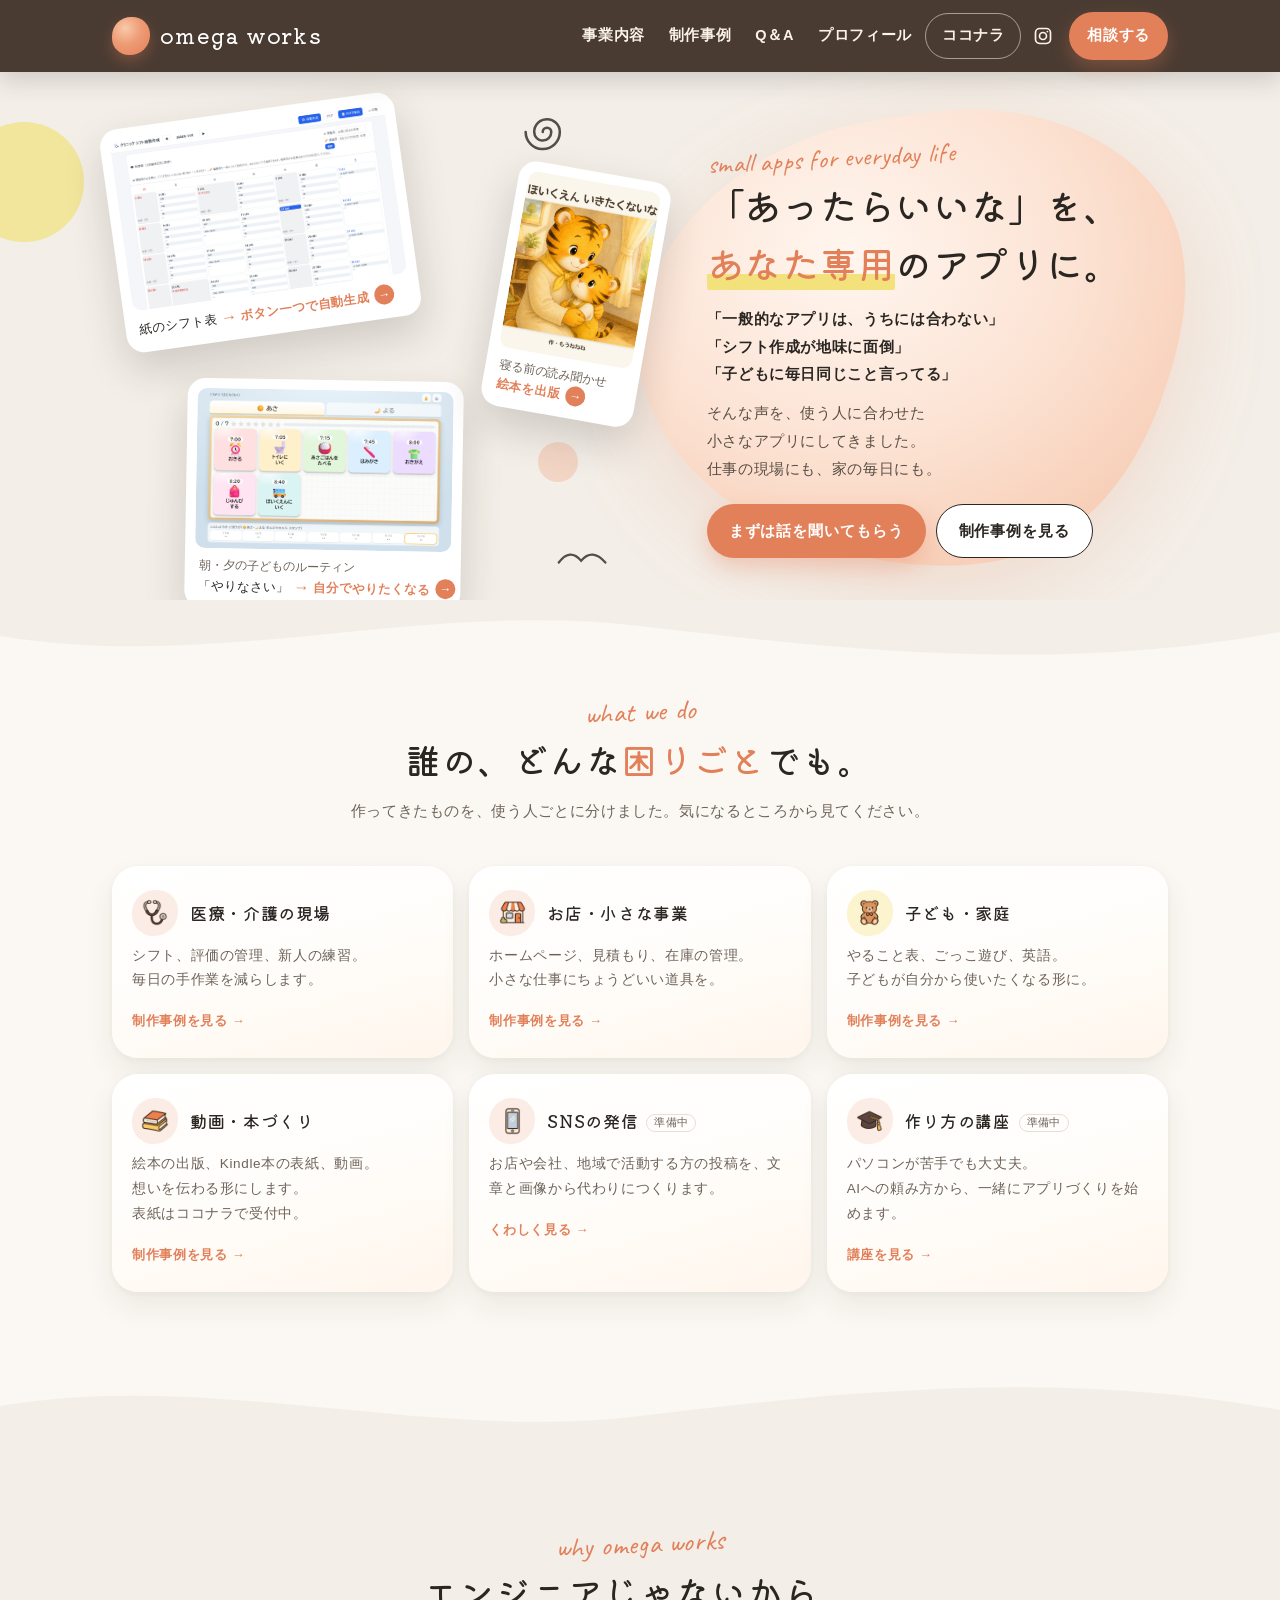
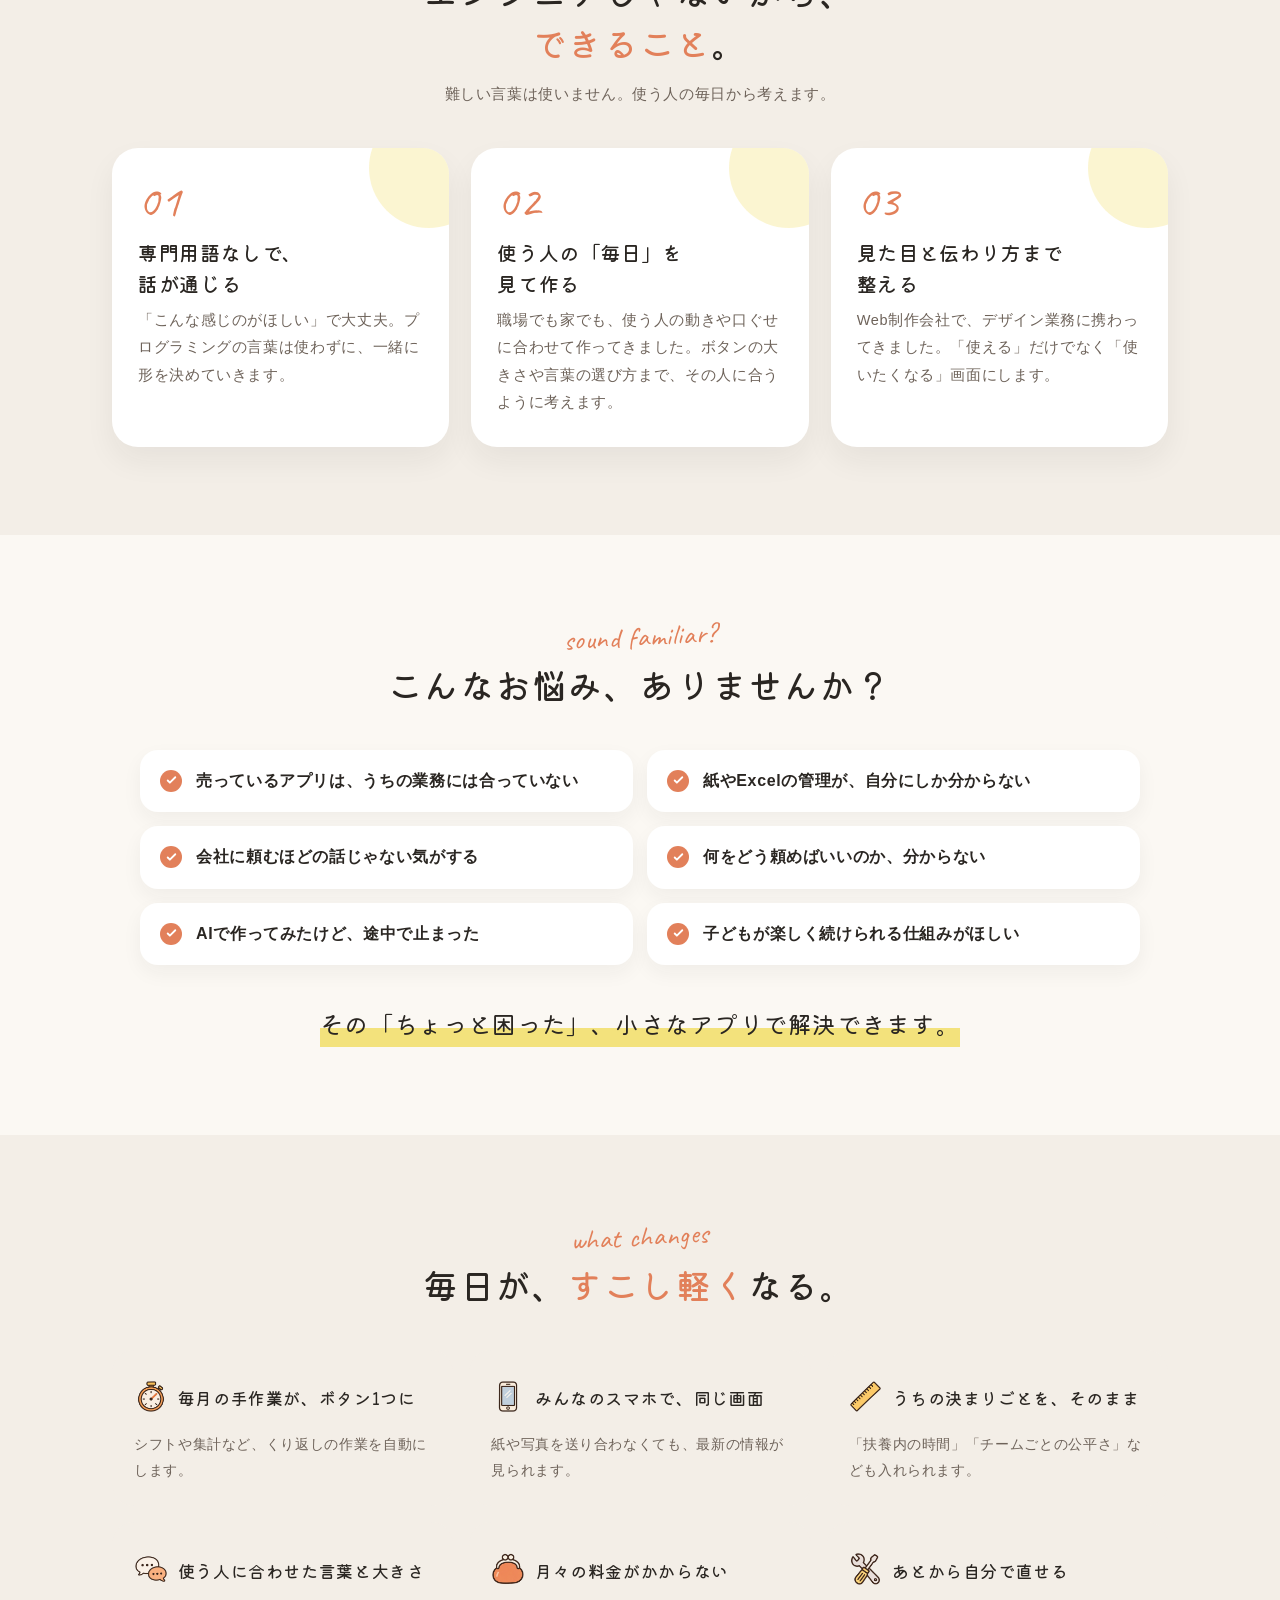
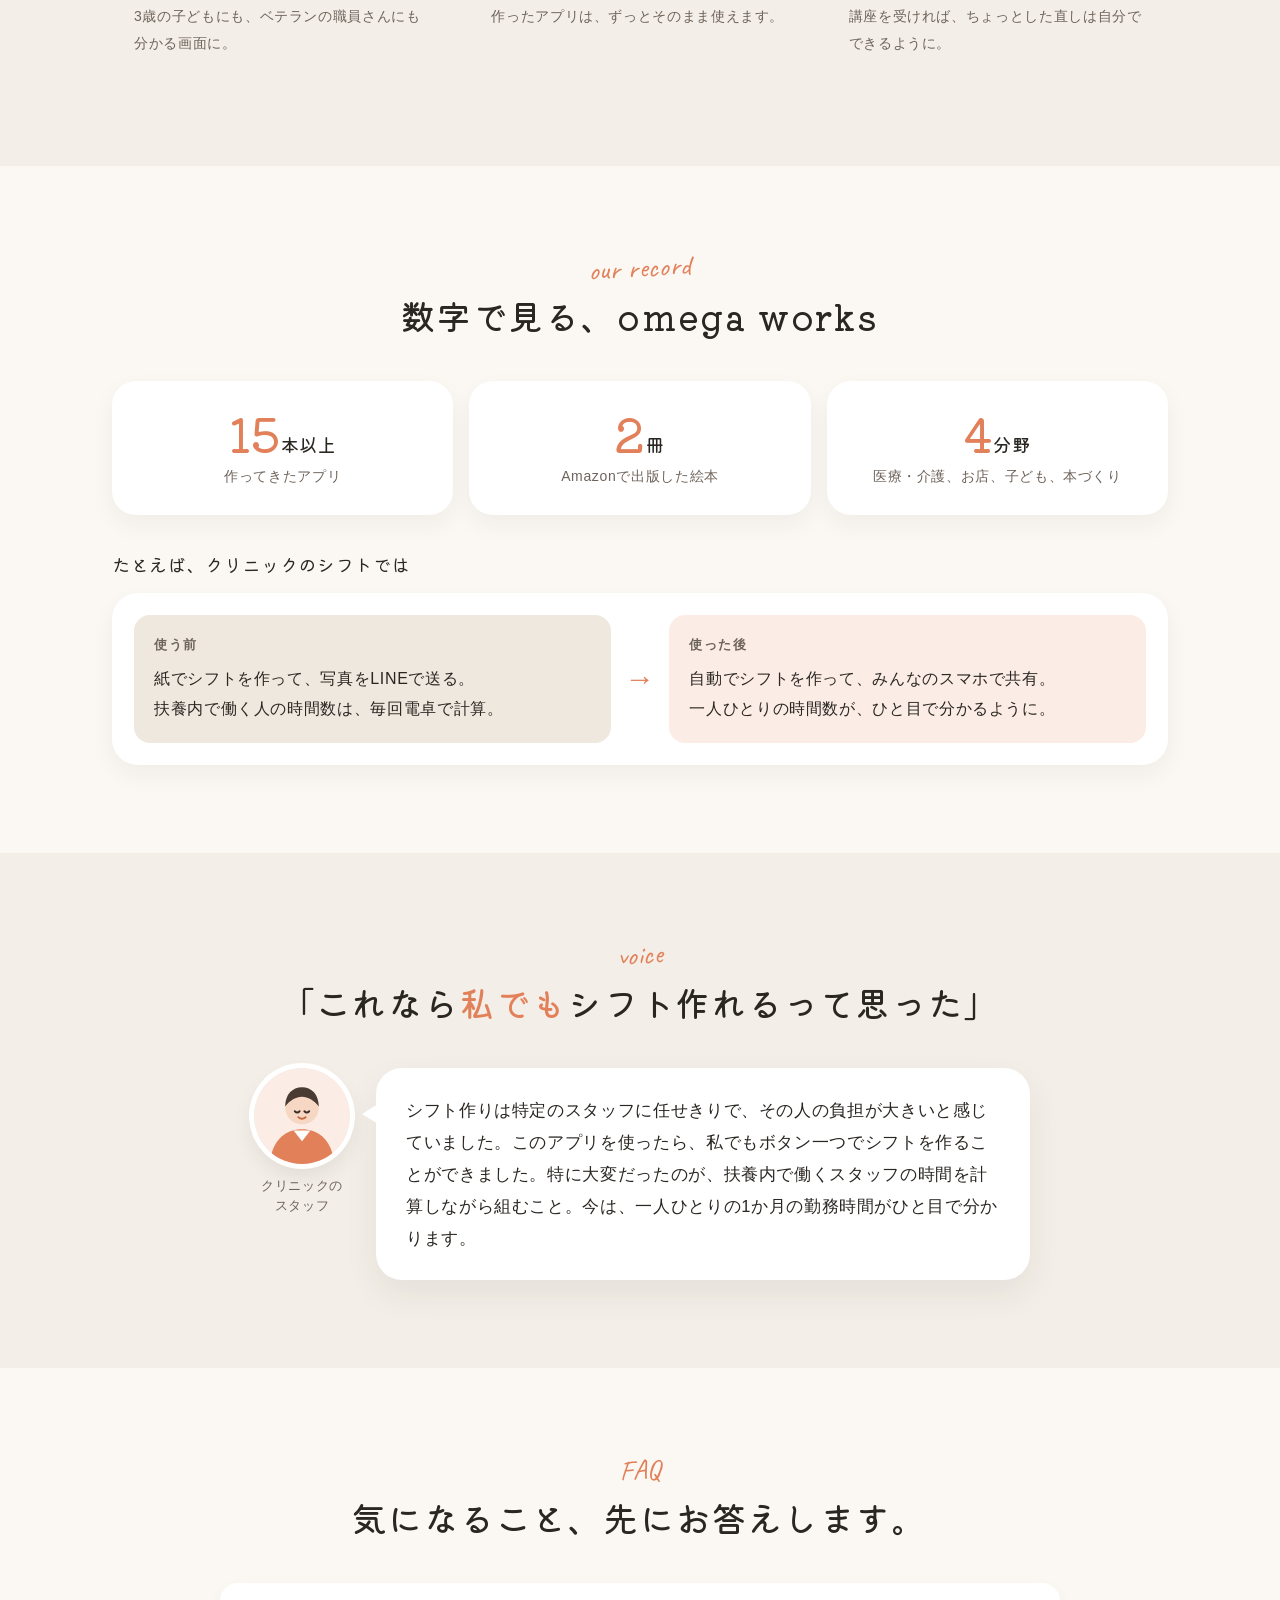
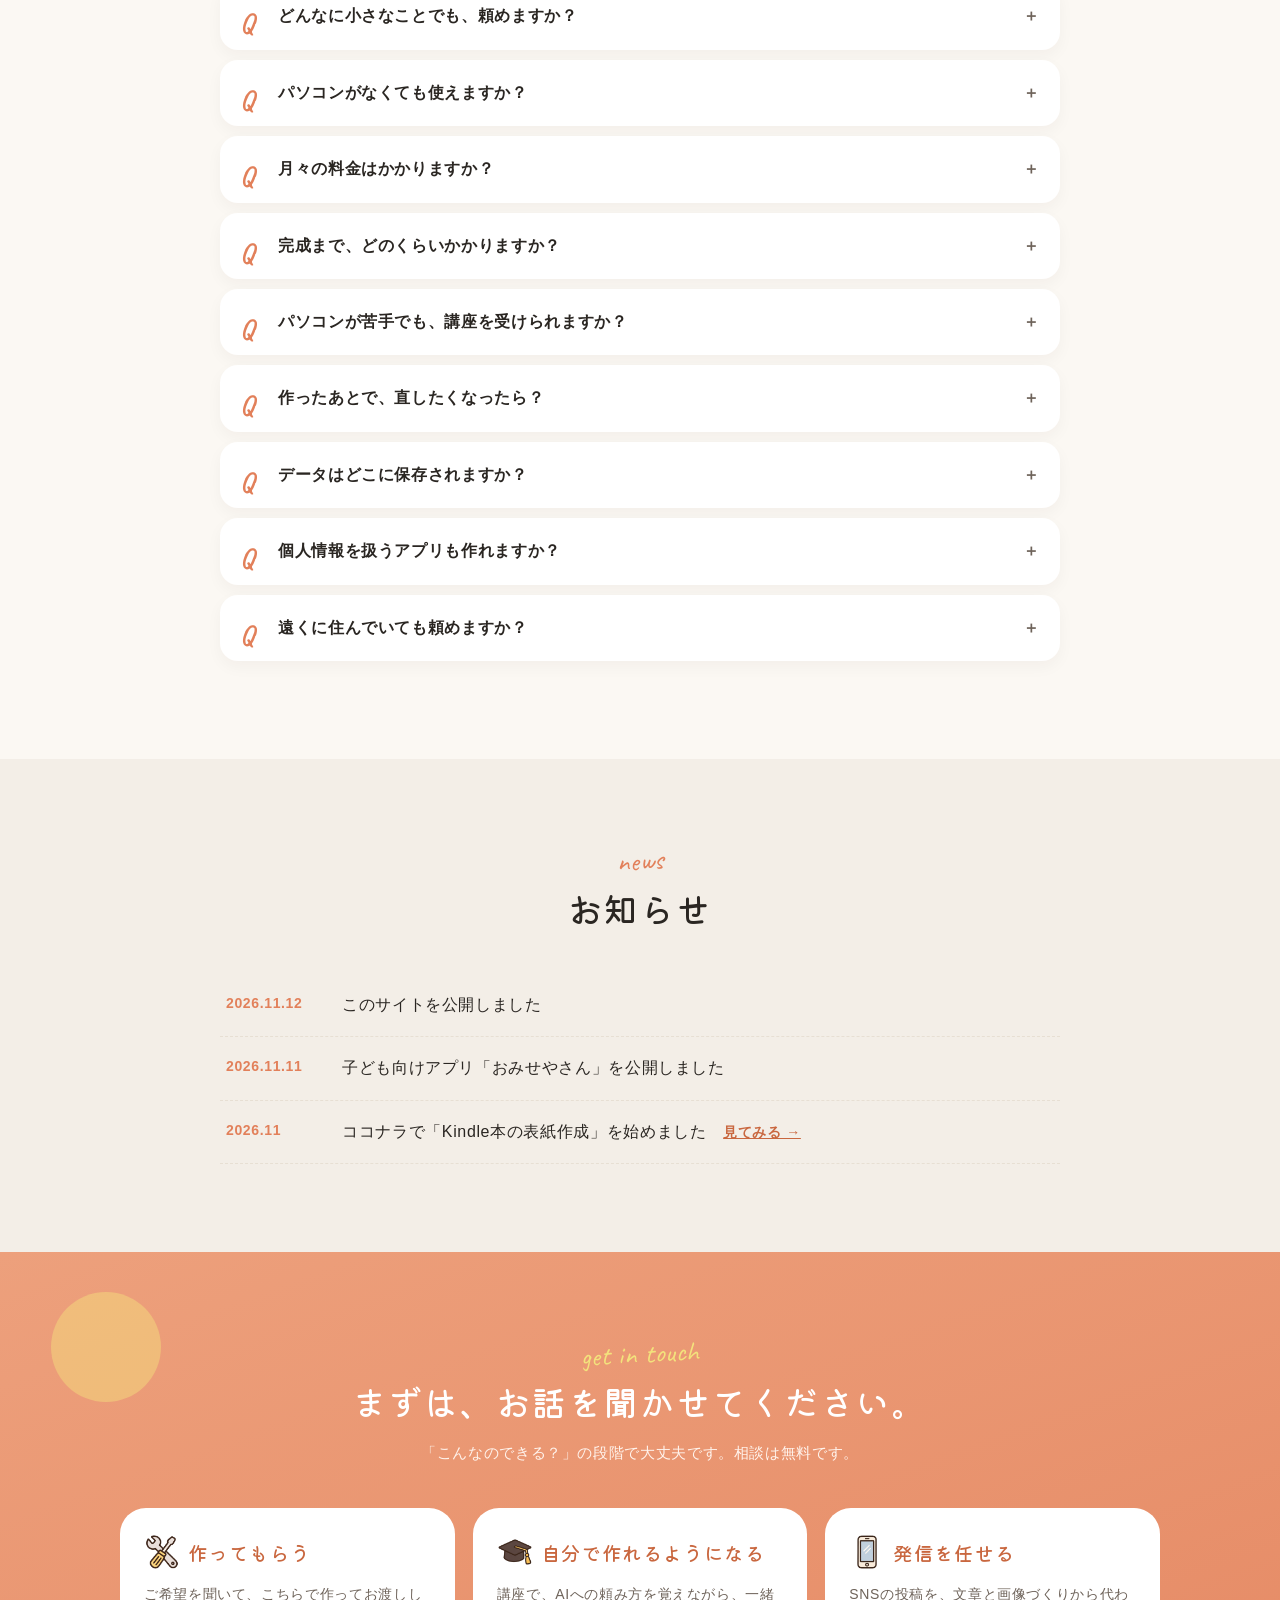
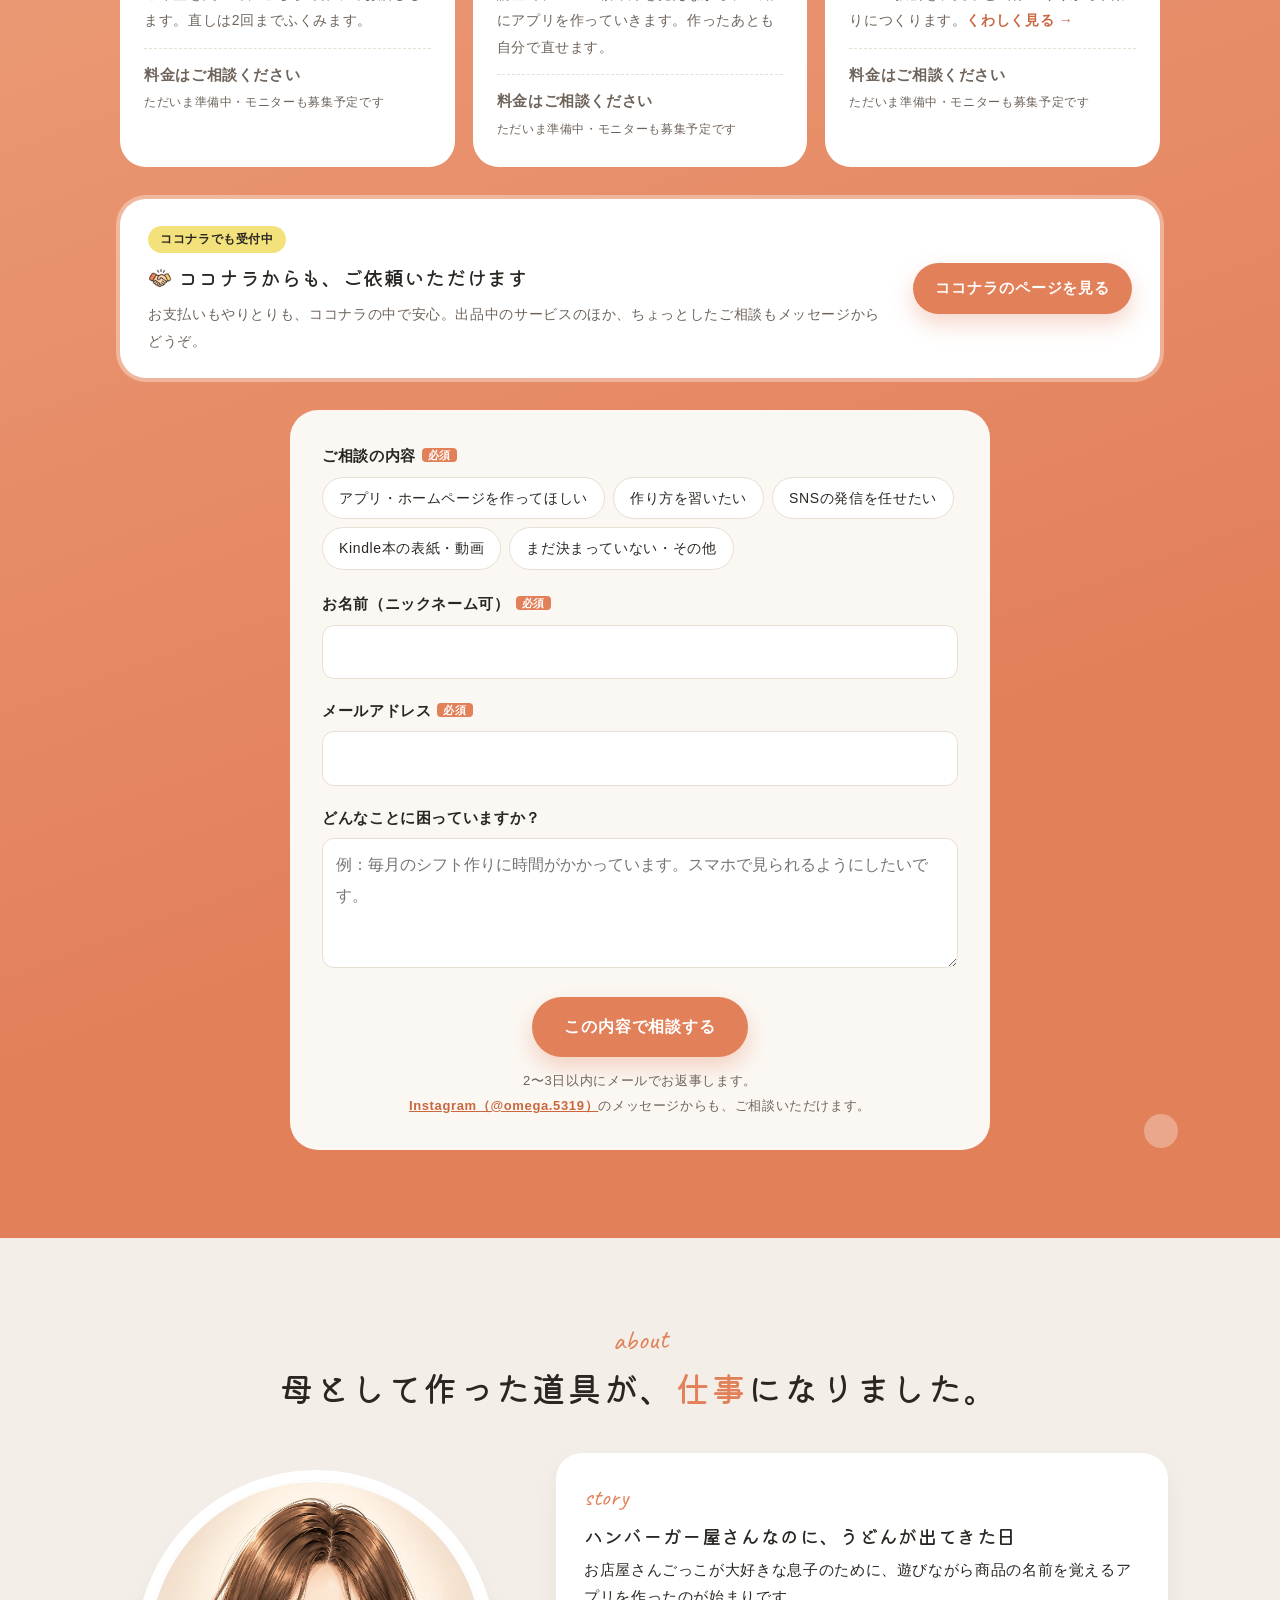
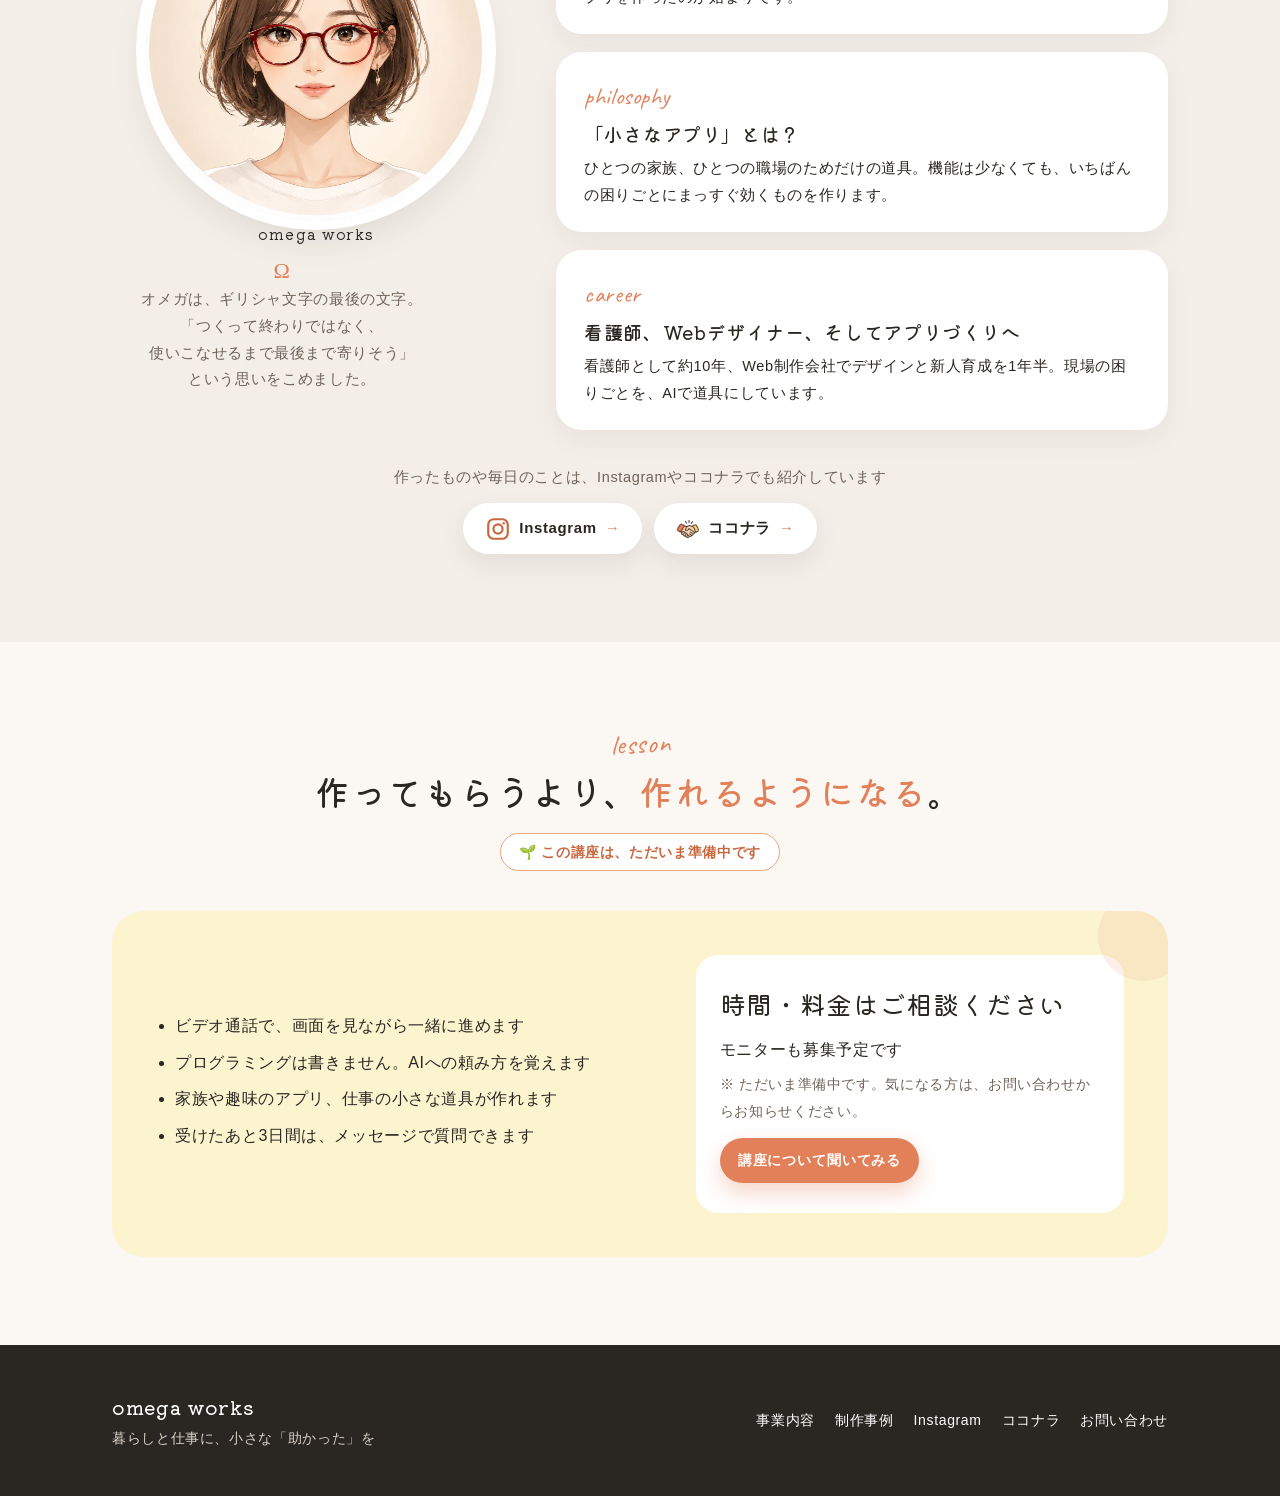
==== commit 77c5322d: "一言を「暮らしと仕事に、小さな「助かった」を」に Co-Authored-By: Claude Opus 5.5 <noreply@anthropic.com>" ====
--- a/index.html
+++ b/index.html
@@ -14,7 +14,7 @@
 
 <header class="head">
   <div class="inner">
-    <a class="logo" href="index.html"><span class="mark"></span><span><b>omega works</b><small>暮らしと仕事の、小さなアプリ工房</small></span></a>
+    <a class="logo" href="index.html"><span class="mark"></span><span><b>omega works</b><small>暮らしと仕事に、小さな「助かった」を</small></span></a>
     <nav class="nav">
       <a href="jigyo.html">事業内容</a>
       <a href="works.html">制作事例</a>
@@ -322,7 +322,7 @@
 <!-- ⑬ フッター -->
 <footer class="foot">
   <div class="inner">
-    <div><b>omega works</b><br>暮らしと仕事の、小さなアプリ工房</div>
+    <div><b>omega works</b><br>暮らしと仕事に、小さな「助かった」を</div>
     <div class="links">
       <a href="jigyo.html">事業内容</a>
       <a href="works.html">制作事例</a>
